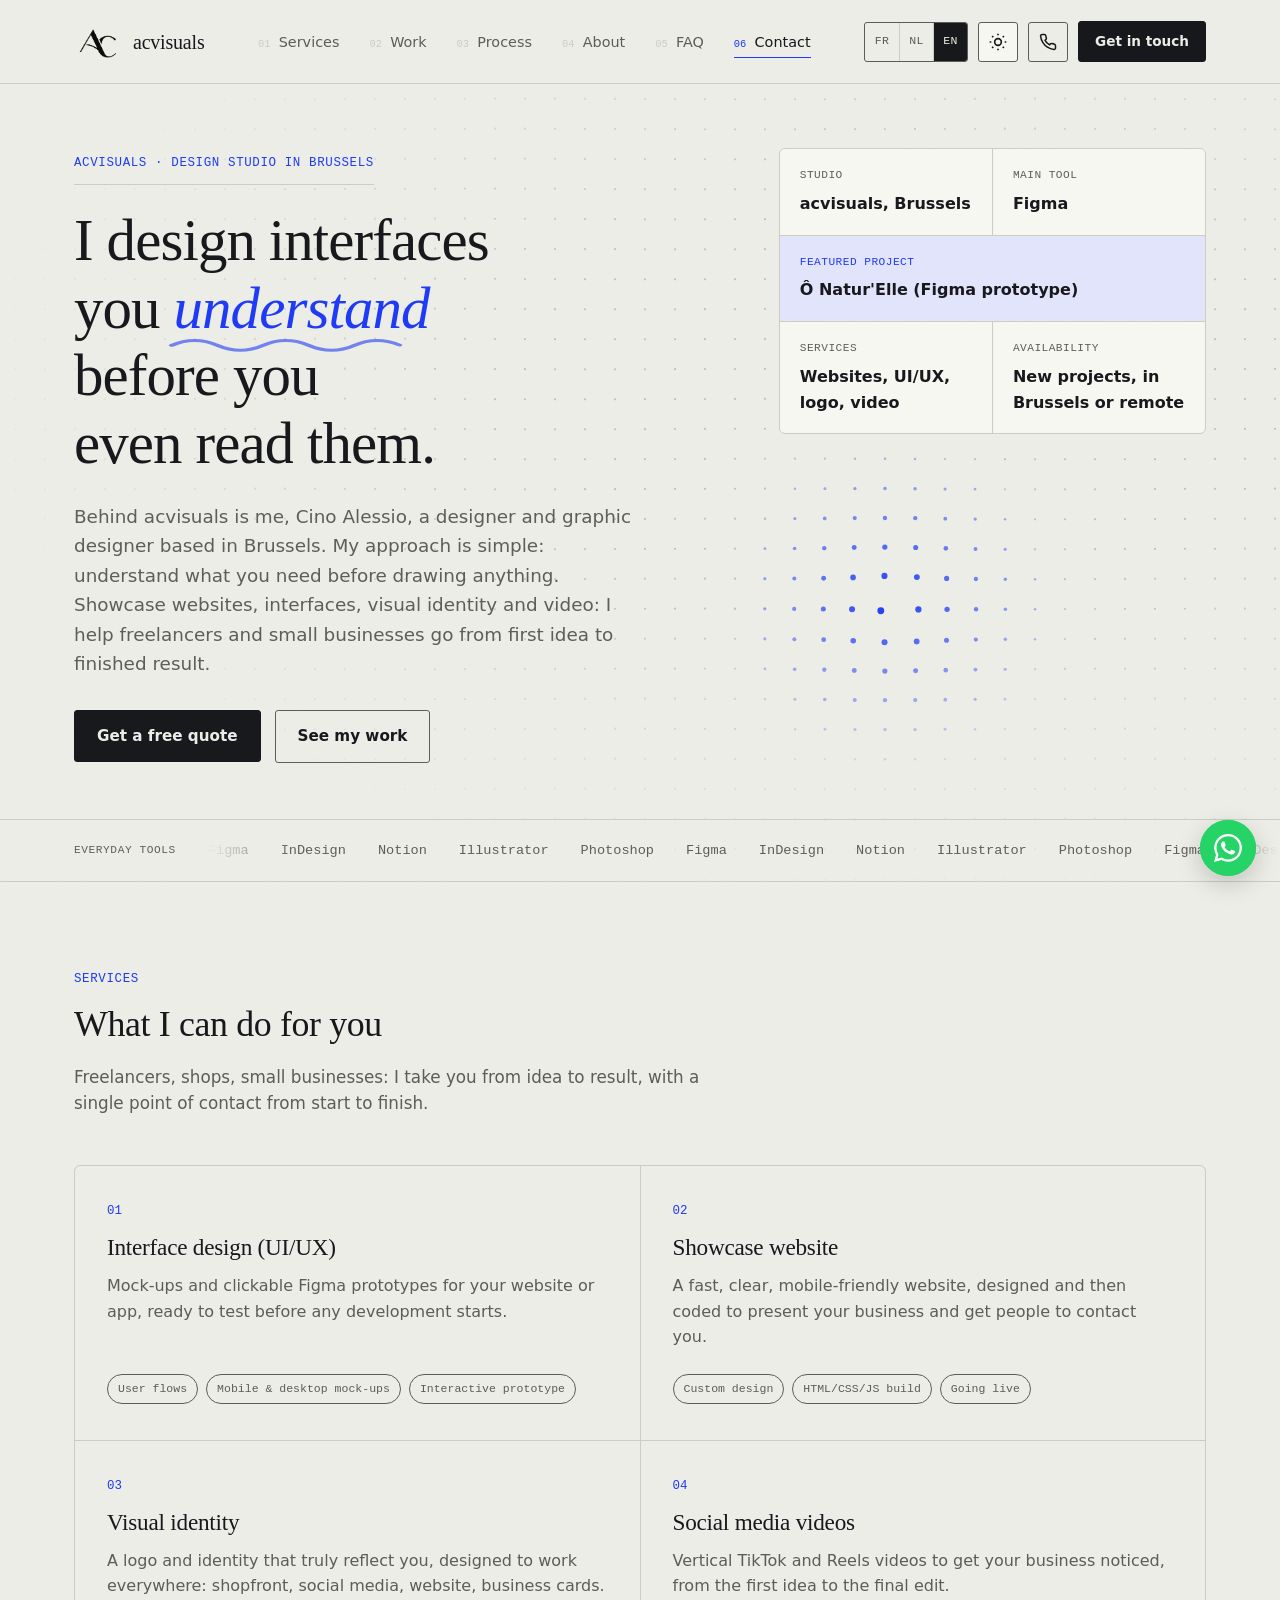
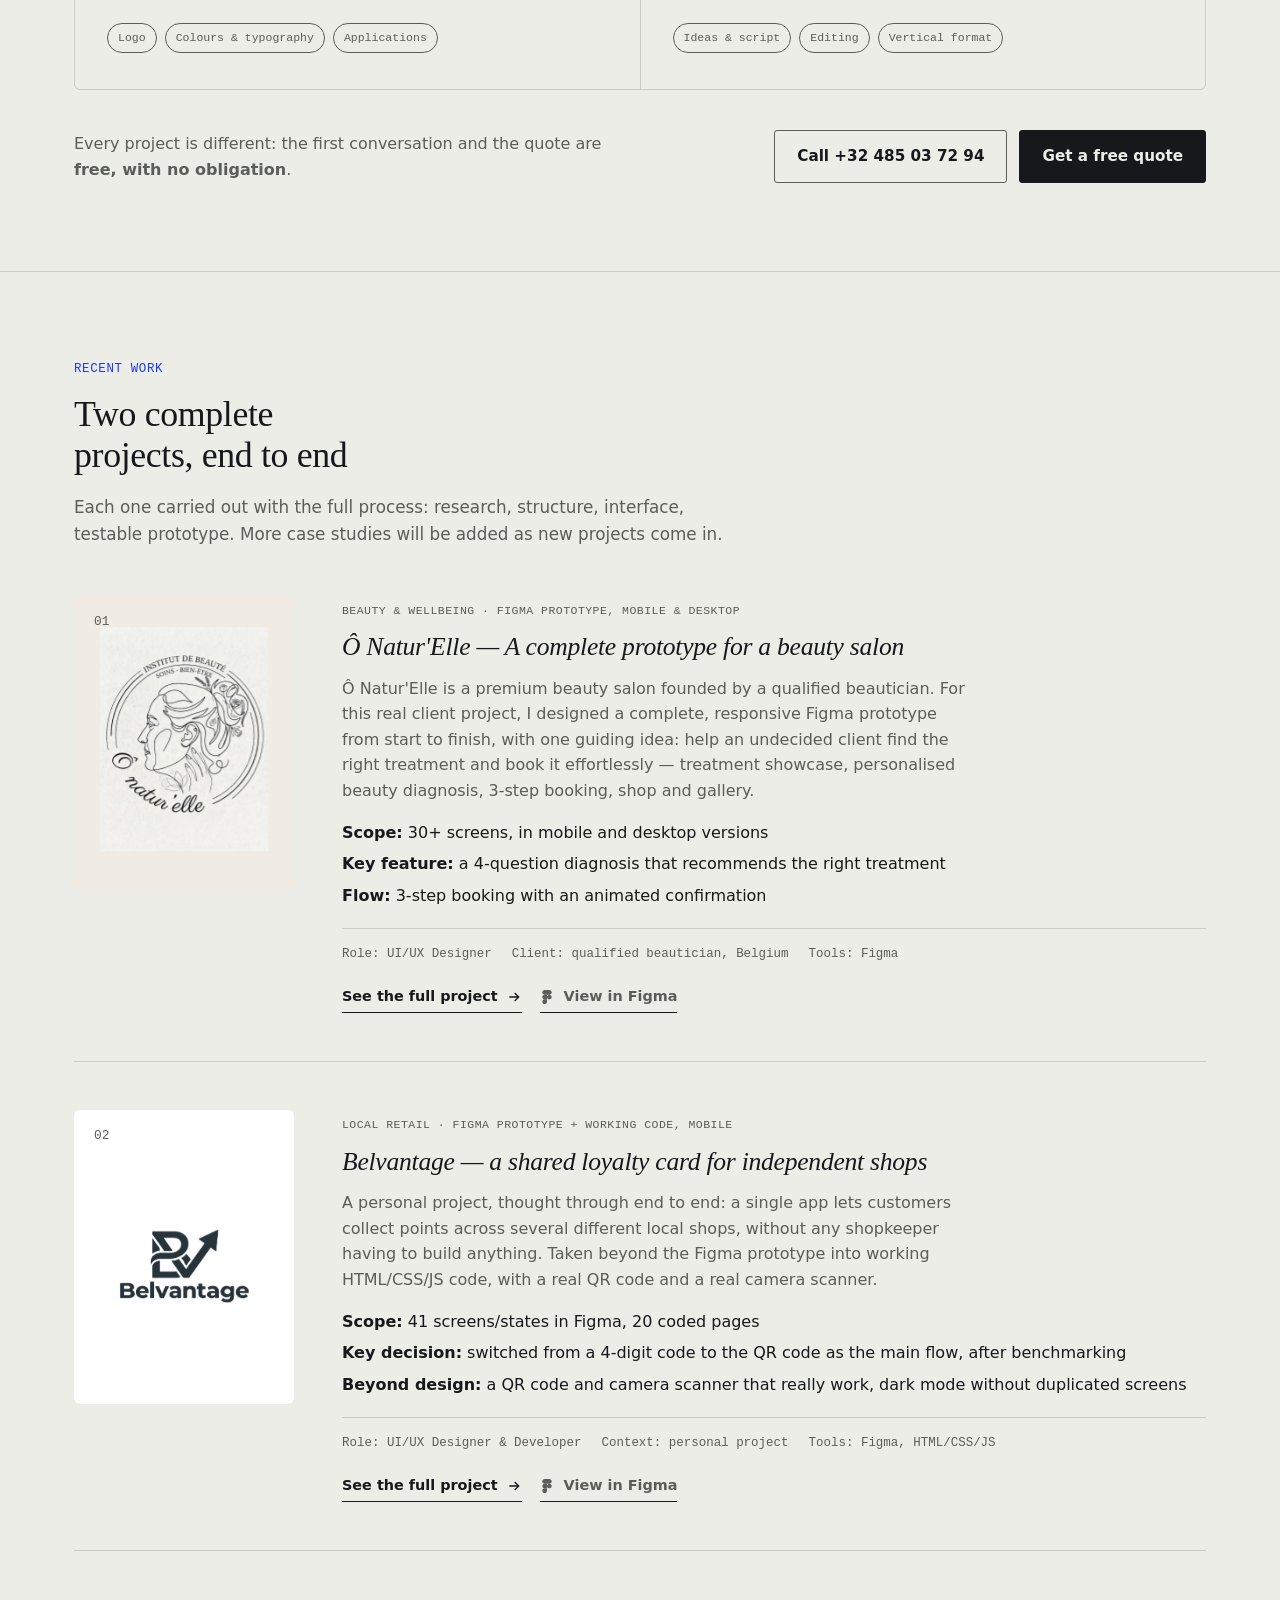
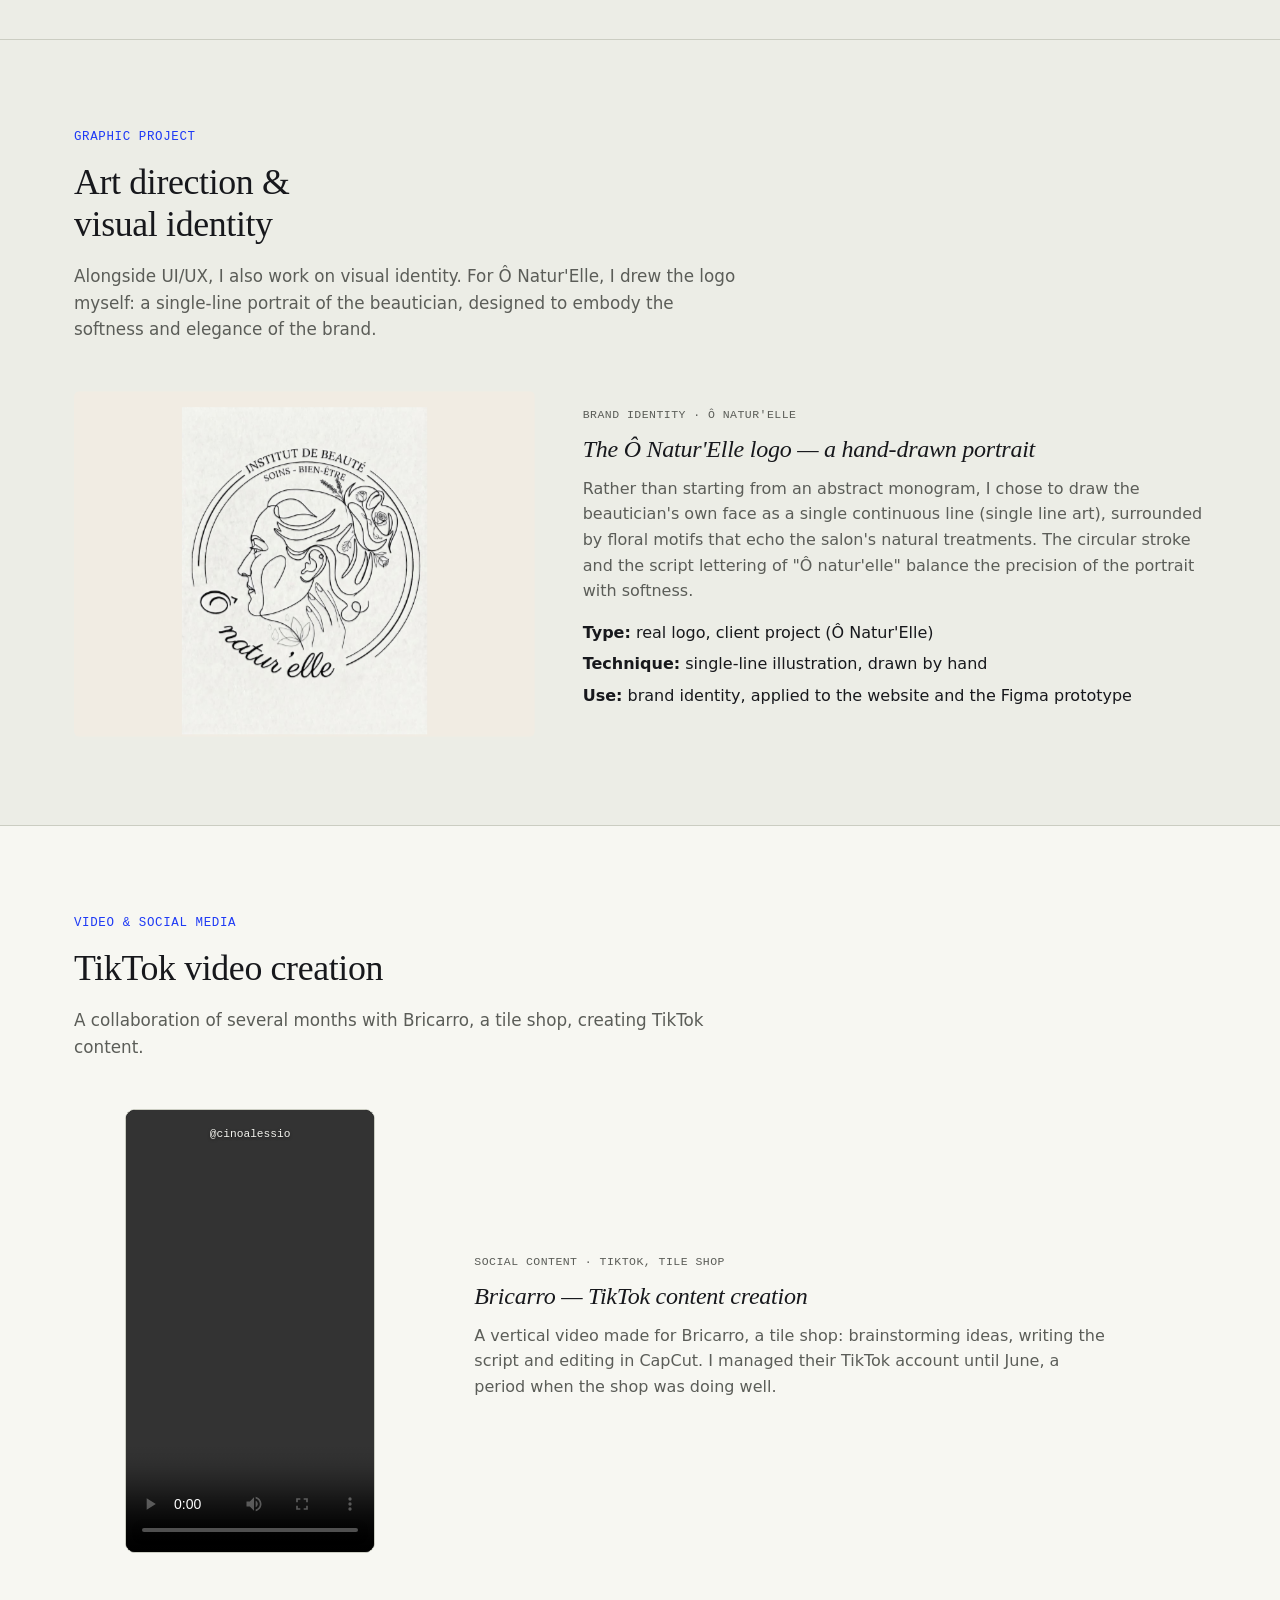
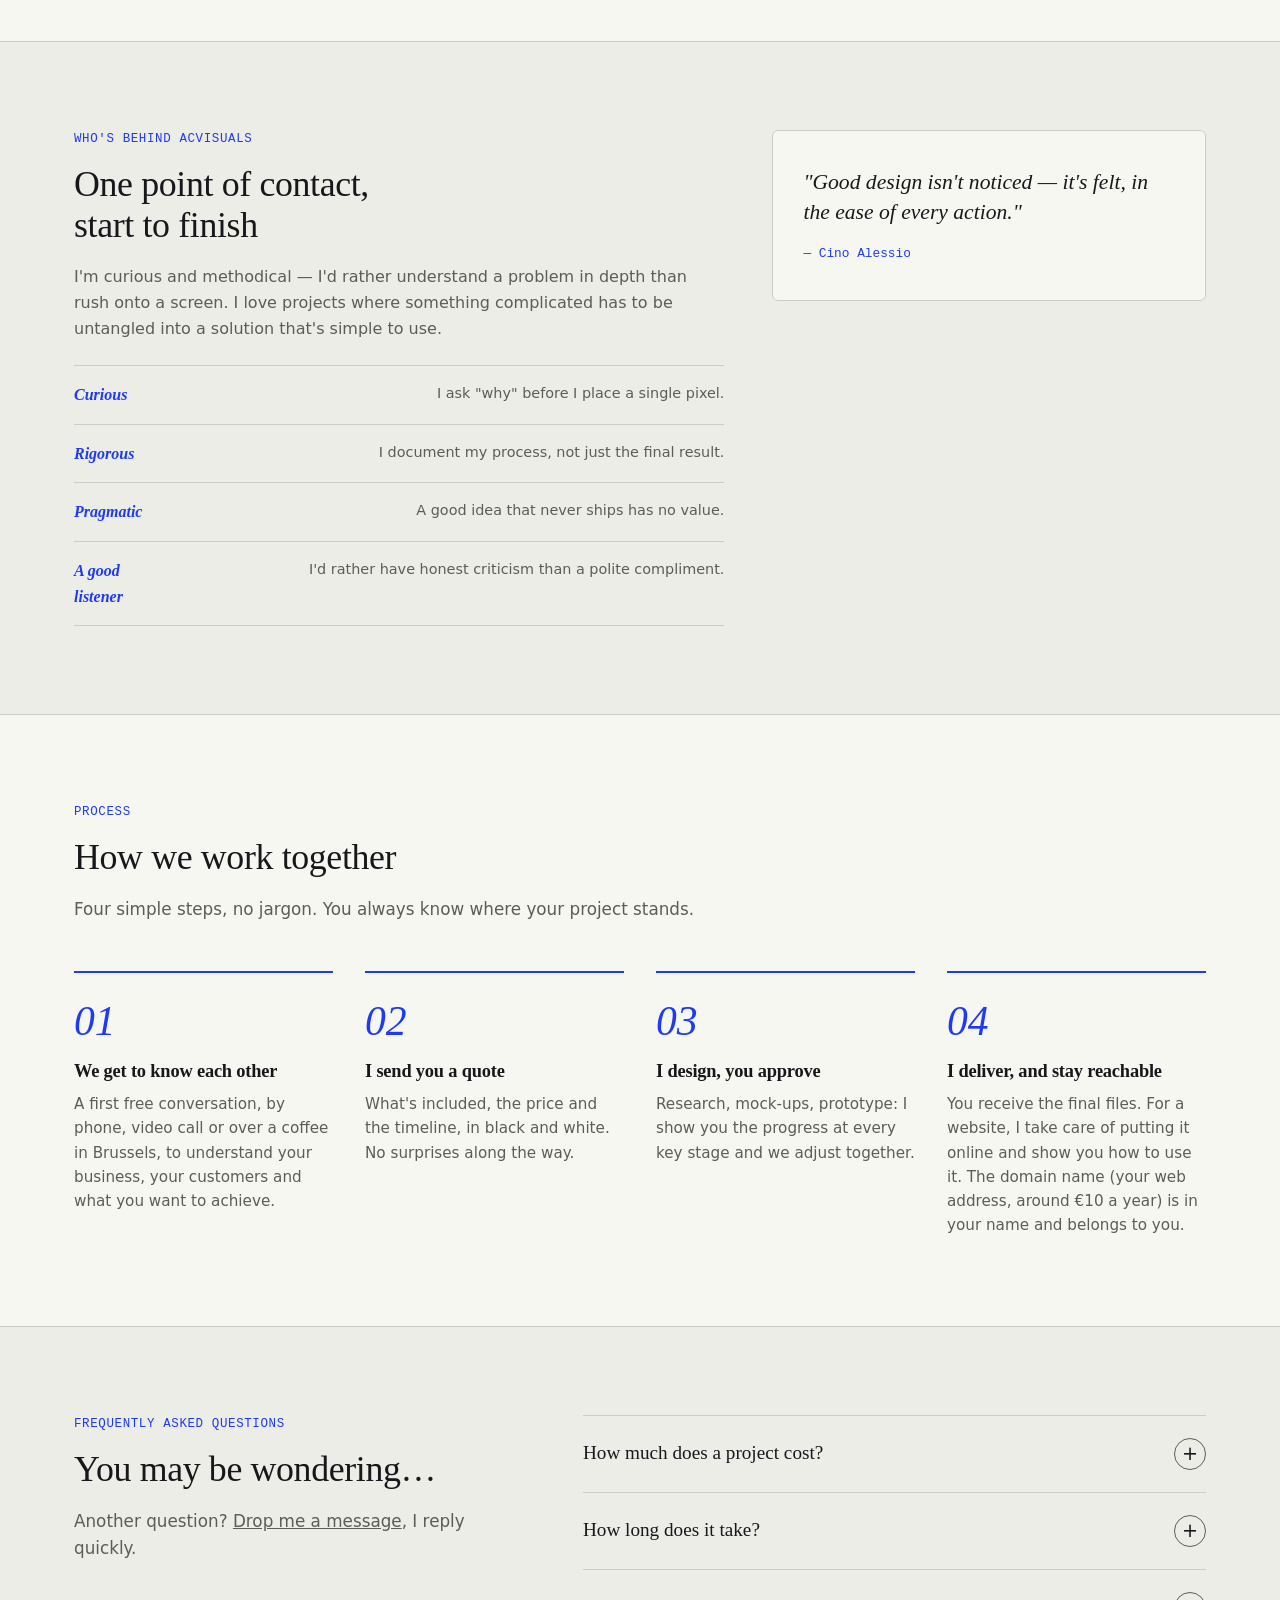
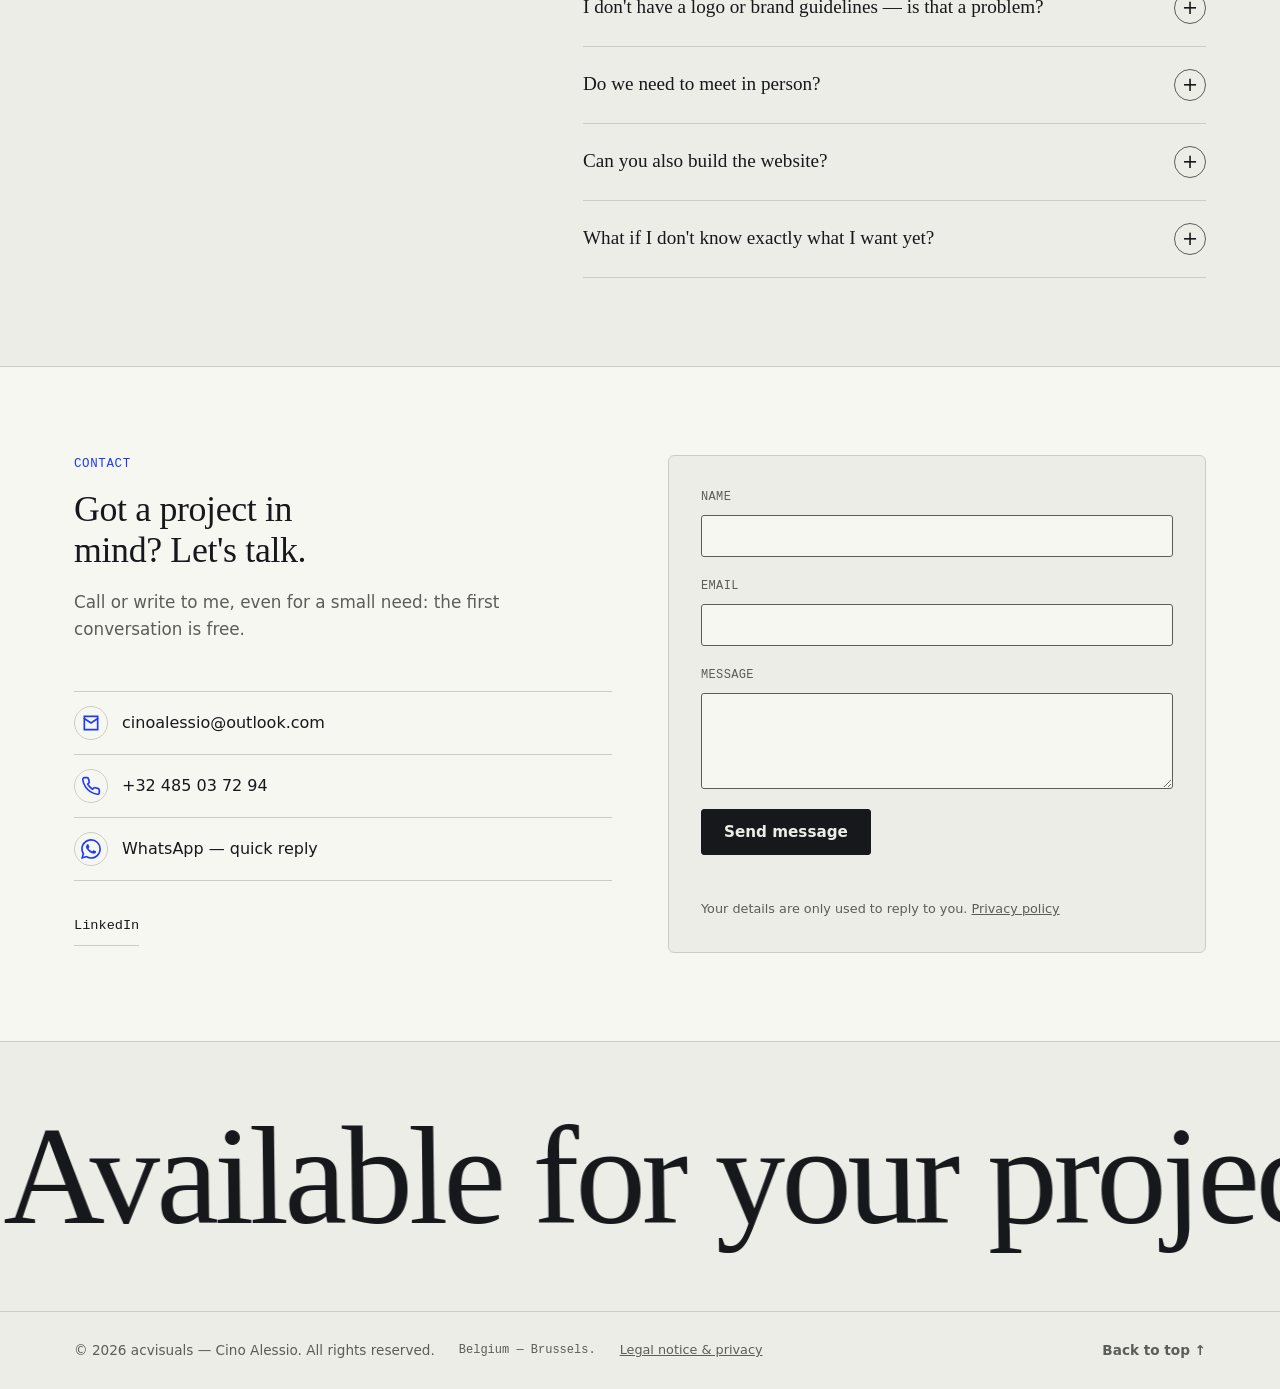
==== en/index.html @ 1e80dccf "Site acvisuals : services de design, sites web, identité visuelle et vidéo (FR, NL, EN) Co-Authored-" ====
<!DOCTYPE html>
<html lang="en">
<head>
<meta charset="UTF-8">
<meta name="viewport" content="width=device-width, initial-scale=1.0">
<title>acvisuals — Websites, visual identity &amp; video in Brussels</title>
<meta name="description" content="acvisuals, a design studio in Brussels: showcase websites, interface design, logos and visual identity, TikTok and Reels videos for freelancers and small businesses. Free quote.">
<meta name="robots" content="index, follow">
<meta name="color-scheme" content="light dark">
<meta http-equiv="Content-Security-Policy" content="default-src 'self'; script-src 'self'; style-src 'self' 'unsafe-inline' https://fonts.googleapis.com; font-src https://fonts.gstatic.com; img-src 'self' data:; connect-src 'self' https://api.web3forms.com; object-src 'none'; base-uri 'self'; form-action 'self';">
<meta name="referrer" content="strict-origin-when-cross-origin">

<link rel="canonical" href="https://alessio29-git.github.io/acvisuals/en/">

<meta property="og:title" content="acvisuals — Websites, visual identity &amp; video in Brussels">
<meta property="og:description" content="Showcase websites, interface design, logos and social media videos. One point of contact from idea to result, in Brussels or remote. Free quote.">
<meta property="og:type" content="website">
<meta property="og:url" content="https://alessio29-git.github.io/acvisuals/en/">
<meta property="og:image" content="https://alessio29-git.github.io/acvisuals/img/og-logo.png">
<meta property="og:image:width" content="1200">
<meta property="og:image:height" content="630">
<meta property="og:image:alt" content="Logo AC — acvisuals">
<meta property="og:locale" content="en_GB">
<meta name="twitter:card" content="summary_large_image">
<meta name="twitter:title" content="acvisuals — Websites, visual identity &amp; video in Brussels">
<meta name="twitter:description" content="Showcase websites, interface design, logos and social media videos. One point of contact from idea to result, in Brussels or remote. Free quote.">
<meta name="twitter:image" content="https://alessio29-git.github.io/acvisuals/img/og-logo.png">
<meta name="theme-color" content="#ECEDE6" media="(prefers-color-scheme: light)">
<meta name="theme-color" content="#15161A" media="(prefers-color-scheme: dark)">

<link rel="alternate" hreflang="fr" href="https://alessio29-git.github.io/acvisuals/">
<link rel="alternate" hreflang="nl" href="https://alessio29-git.github.io/acvisuals/nl/">
<link rel="alternate" hreflang="en" href="https://alessio29-git.github.io/acvisuals/en/">
<link rel="alternate" hreflang="x-default" href="https://alessio29-git.github.io/acvisuals/">
<link rel="icon" href="../favicon.svg" type="image/svg+xml">
<script src="../intro.js"></script>

<script type="application/ld+json">
{
  "@context": "https://schema.org",
  "@type": "ProfessionalService",
  "name": "acvisuals",
  "description": "Interface design (UI/UX), showcase websites, visual identity and social media videos. Based in Brussels, on site or remote.",
  "url": "https://alessio29-git.github.io/acvisuals/",
  "telephone": "+32485037294",
  "email": "cinoalessio@outlook.com",
  "image": "https://alessio29-git.github.io/acvisuals/img/ac-logo.png",
  "address": { "@type": "PostalAddress", "addressLocality": "Brussels", "addressCountry": "BE" },
  "areaServed": { "@type": "City", "name": "Brussels" },
  "founder": { "@type": "Person", "name": "Cino Alessio" },
  "sameAs": ["https://www.linkedin.com/in/alessio-cino-a7abaa321"]
}
</script>
<link rel="preconnect" href="https://fonts.googleapis.com">
<link rel="preconnect" href="https://fonts.gstatic.com" crossorigin>
<link href="https://fonts.googleapis.com/css2?family=Fraunces:ital,opsz,wght@0,9..144,300..700;1,9..144,300..600&family=Hanken+Grotesk:wght@400;500;600;700&family=IBM+Plex+Mono:wght@400;500&display=swap" rel="stylesheet">
<link rel="stylesheet" href="../style.css">
</head>
<body>

<a class="skip-link" href="#main">Skip to main content</a>

<header class="site-header" id="siteHeader">
  <div class="container header-inner">
    <a href="#top" class="logo" aria-label="acvisuals — back to top">
      <img src="../img/ac-logo.png" width="573" height="468" class="logo-mark" alt="">
      <span class="logo-word" aria-hidden="true">acvisuals</span>
    </a>

    <nav class="main-nav" id="mainNav" aria-label="Main navigation">
      <ul>
        <li><a href="#services" class="nav-link">Services</a></li>
        <li><a href="#etudes-de-cas" class="nav-link">Work</a></li>
        <li><a href="#methode" class="nav-link">Process</a></li>
        <li><a href="#personnalite" class="nav-link">About</a></li>
        <li><a href="#faq" class="nav-link">FAQ</a></li>
        <li><a href="#contact" class="nav-link">Contact</a></li>
        <li class="nav-lang" aria-label="Langue · Taal · Language">
          <a href="../index.html" hreflang="fr" lang="fr" title="Français">FR</a>
          <a href="../nl/index.html" hreflang="nl" lang="nl" title="Nederlands">NL</a>
          <a href="index.html" hreflang="en" lang="en" aria-current="page" title="English">EN</a>
        </li>
      </ul>
    </nav>

    <div class="header-actions">
      <nav class="lang-switch" aria-label="Langue · Taal · Language">
        <a href="../index.html" hreflang="fr" lang="fr" title="Français">FR</a>
        <a href="../nl/index.html" hreflang="nl" lang="nl" title="Nederlands">NL</a>
        <a href="index.html" hreflang="en" lang="en" aria-current="page" title="English">EN</a>
      </nav>
      <button type="button" class="theme-toggle" id="themeToggle" aria-label="Switch to dark theme" aria-pressed="false">
        <svg class="icon-sun" width="20" height="20" viewBox="0 0 24 24" fill="none" stroke="currentColor" stroke-width="2" aria-hidden="true"><circle cx="12" cy="12" r="4"/><path d="M12 2v2M12 20v2M4.9 4.9l1.4 1.4M17.7 17.7l1.4 1.4M2 12h2M20 12h2M4.9 19.1l1.4-1.4M17.7 6.3l1.4-1.4"/></svg>
        <svg class="icon-moon" width="20" height="20" viewBox="0 0 24 24" fill="none" stroke="currentColor" stroke-width="2" aria-hidden="true"><path d="M21 12.8A9 9 0 1 1 11.2 3a7 7 0 0 0 9.8 9.8Z"/></svg>
      </button>
      <a href="tel:+32485037294" class="header-call" aria-label="Call Cino Alessio on +32 485 03 72 94">
        <svg width="18" height="18" viewBox="0 0 24 24" fill="none" stroke="currentColor" stroke-width="2" stroke-linecap="round" stroke-linejoin="round" aria-hidden="true"><path d="M22 16.9v3a2 2 0 0 1-2.2 2 19.8 19.8 0 0 1-8.6-3.1 19.5 19.5 0 0 1-6-6A19.8 19.8 0 0 1 2.1 4.2 2 2 0 0 1 4.1 2h3a2 2 0 0 1 2 1.7c.1.9.4 1.8.7 2.7a2 2 0 0 1-.5 2.1L8 9.8a16 16 0 0 0 6 6l1.3-1.3a2 2 0 0 1 2.1-.4c.9.3 1.8.6 2.7.7a2 2 0 0 1 1.7 2z"/></svg>
        <span class="header-call-num">+32 485 03 72 94</span>
      </a>
      <a href="#contact" class="btn btn-primary btn-small">Get in touch</a>
      <button type="button" class="menu-toggle" id="menuToggle" aria-label="Open menu" aria-expanded="false" aria-controls="mainNav">
        <span></span><span></span><span></span>
      </button>
    </div>
  </div>
</header>

<main id="main">

  <!-- ============ INTRODUCTION ============ -->
  <section id="intro" class="hero" aria-labelledby="hero-title">
    <canvas class="hero-canvas" aria-hidden="true"></canvas>
    <div class="container hero-inner">
      <div class="hero-text">
        <p class="eyebrow" id="top">acvisuals · Design studio in Brussels</p>
        <h1 id="hero-title">I design interfaces you <span class="squiggle-wrap">understand<svg class="squiggle" viewBox="0 0 140 14" preserveAspectRatio="none" aria-hidden="true"><path pathLength="1" d="M2 8c8-7 16-7 24 0s16 7 24 0 16-7 24 0 16 7 24 0 16-7 24 0" /></svg></span> before you even read them.</h1>
        <p class="hero-lede">
          Behind acvisuals is me, Cino Alessio, a designer and graphic designer based in Brussels. My approach is simple:
          understand what you need before drawing anything. Showcase websites, interfaces, visual identity and video:
          I help freelancers and small businesses go from first idea to finished result.
        </p>
        <div class="hero-ctas">
          <a href="#contact" class="btn btn-primary">Get a free quote</a>
          <a href="#etudes-de-cas" class="btn btn-ghost">See my work</a>
        </div>
      </div>

      <aside class="hero-fiche" aria-label="At a glance">
        <dl>
          <div class="fiche-row">
            <dt>Studio</dt>
            <dd>acvisuals, Brussels</dd>
          </div>
          <div class="fiche-row">
            <dt>Main tool</dt>
            <dd>Figma</dd>
          </div>
          <div class="fiche-row fiche-highlight">
            <dt>Featured project</dt>
            <dd>Ô Natur'Elle (Figma prototype)</dd>
          </div>
          <div class="fiche-row">
            <dt>Services</dt>
            <dd>Websites, UI/UX, logo, video</dd>
          </div>
          <div class="fiche-row">
            <dt>Availability</dt>
            <dd>New projects, in Brussels or remote</dd>
          </div>
        </dl>
      </aside>
    </div>

    <div class="marquee" aria-label="Tools I use every day">
      <p class="marquee-label">Everyday tools</p>
      <div class="marquee-track">
        <span>Figma</span><span>InDesign</span><span>Notion</span><span>Illustrator</span><span>Photoshop</span>
      </div>
    </div>
  </section>

  <!-- ============ SERVICES ============ -->
  <section id="services" class="section" aria-labelledby="services-title">
    <div class="container">
      <p class="section-eyebrow">Services</p>
      <h2 id="services-title" class="section-title">What I can do for you</h2>
      <p class="section-lede">Freelancers, shops, small businesses: I take you from idea to result, with a single point of contact from start to finish.</p>

      <ul class="service-list">
        <li class="service-card">
          <span class="service-num">01</span>
          <h3>Interface design (UI/UX)</h3>
          <p>Mock-ups and clickable Figma prototypes for your website or app, ready to test before any development starts.</p>
          <ul class="service-deliverables">
            <li>User flows</li><li>Mobile &amp; desktop mock-ups</li><li>Interactive prototype</li>
          </ul>
        </li>
        <li class="service-card">
          <span class="service-num">02</span>
          <h3>Showcase website</h3>
          <p>A fast, clear, mobile-friendly website, designed and then coded to present your business and get people to contact you.</p>
          <ul class="service-deliverables">
            <li>Custom design</li><li>HTML/CSS/JS build</li><li>Going live</li>
          </ul>
        </li>
        <li class="service-card">
          <span class="service-num">03</span>
          <h3>Visual identity</h3>
          <p>A logo and identity that truly reflect you, designed to work everywhere: shopfront, social media, website, business cards.</p>
          <ul class="service-deliverables">
            <li>Logo</li><li>Colours &amp; typography</li><li>Applications</li>
          </ul>
        </li>
        <li class="service-card">
          <span class="service-num">04</span>
          <h3>Social media videos</h3>
          <p>Vertical TikTok and Reels videos to get your business noticed, from the first idea to the final edit.</p>
          <ul class="service-deliverables">
            <li>Ideas &amp; script</li><li>Editing</li><li>Vertical format</li>
          </ul>
        </li>
      </ul>

      <div class="service-cta">
        <p>Every project is different: the first conversation and the quote are <strong>free, with no obligation</strong>.</p>
        <div class="service-cta-actions">
          <a href="tel:+32485037294" class="btn btn-ghost">Call +32 485 03 72 94</a>
          <a href="#contact" class="btn btn-primary">Get a free quote</a>
        </div>
      </div>
    </div>
  </section>

  <!-- ============ ÉTUDES DE CAS ============ -->
  <section id="etudes-de-cas" class="section" aria-labelledby="cases-title">
    <div class="container">
      <p class="section-eyebrow">Recent work</p>
      <h2 id="cases-title" class="section-title">Two complete projects, end to end</h2>
      <p class="section-lede">Each one carried out with the full process: research, structure, interface, testable prototype. More case studies will be added as new projects come in.</p>

      <div class="case-list">

        <article class="case-card">
          <div class="case-media case-media--logo" style="--swatch:#F1ECE3;">
            <span class="case-index">01</span>
            <img src="../img/onaturelle-logo.jpeg" width="768" height="1024" loading="lazy" decoding="async" class="case-media-logo" alt="Ô Natur'Elle logo — single-line portrait of the beautician">
          </div>
          <div class="case-content">
            <span class="case-tag">Beauty &amp; wellbeing · Figma prototype, mobile &amp; desktop</span>
            <h3>Ô Natur'Elle — A complete prototype for a beauty salon</h3>
            <p>Ô Natur'Elle is a premium beauty salon founded by a qualified beautician. For this real client project, I designed a complete, responsive Figma prototype from start to finish, with one guiding idea: help an undecided client find the right treatment and book it effortlessly — treatment showcase, personalised beauty diagnosis, 3-step booking, shop and gallery.</p>
            <ul class="case-results">
              <li><strong>Scope:</strong> 30+ screens, in mobile and desktop versions</li>
              <li><strong>Key feature:</strong> a 4-question diagnosis that recommends the right treatment</li>
              <li><strong>Flow:</strong> 3-step booking with an animated confirmation</li>
            </ul>
            <div class="case-meta">
              <span>Role: UI/UX Designer</span><span>Client: qualified beautician, Belgium</span><span>Tools: Figma</span>
            </div>
            <div style="display:flex; align-items:center; gap:18px; flex-wrap:wrap;">
              <a class="case-toggle" href="o-naturelle.html">
                See the full project
                <svg width="16" height="16" viewBox="0 0 24 24" fill="none" stroke="currentColor" stroke-width="2" aria-hidden="true"><path d="M5 12h14M13 6l6 6-6 6"/></svg>
              </a>
              <a class="case-toggle" href="https://www.figma.com/design/KevVuUXGlGFfTYBVmaRjBL/%C3%94-Natur-Elle?node-id=644-162&t=nJcHRwKrs1C71wnm-0" target="_blank" rel="noopener noreferrer" style="color:var(--ink-muted);">
                <svg width="14" height="14" viewBox="0 0 24 24" fill="currentColor" style="margin-right:2px;" aria-hidden="true"><path d="M8 24c2.21 0 4-1.79 4-4v-4H8c-2.21 0-4 1.79-4 4s1.79 4 4 4z"/><path d="M4 12c0-2.21 1.79-4 4-4h4v8H8c-2.21 0-4-1.79-4-4z"/><path d="M4 4c0-2.21 1.79-4 4-4h4v8H8C5.79 8 4 6.21 4 4z"/><path d="M12 0h4c2.21 0 4 1.79 4 4s-1.79 4-4 4h-4V0z"/><path d="M20 12c0 2.21-1.79 4-4 4s-4-1.79-4-4 1.79-4 4-4 4 1.79 4 4z"/></svg>
                View in Figma
              </a>
            </div>
          </div>
        </article>

        <article class="case-card">
          <div class="case-media case-media--logo" style="--swatch:#FFFFFF;">
            <span class="case-index">02</span>
            <img src="../img/belvantage-logo.png" width="1697" height="927" loading="lazy" decoding="async" class="case-media-logo" alt="Belvantage logo">
          </div>
          <div class="case-content">
            <span class="case-tag">Local retail · Figma prototype + working code, mobile</span>
            <h3>Belvantage — a shared loyalty card for independent shops</h3>
            <p>A personal project, thought through end to end: a single app lets customers collect points across several different local shops, without any shopkeeper having to build anything. Taken beyond the Figma prototype into working HTML/CSS/JS code, with a real QR code and a real camera scanner.</p>
            <ul class="case-results">
              <li><strong>Scope:</strong> 41 screens/states in Figma, 20 coded pages</li>
              <li><strong>Key decision:</strong> switched from a 4-digit code to the QR code as the main flow, after benchmarking</li>
              <li><strong>Beyond design:</strong> a QR code and camera scanner that really work, dark mode without duplicated screens</li>
            </ul>
            <div class="case-meta">
              <span>Role: UI/UX Designer &amp; Developer</span><span>Context: personal project</span><span>Tools: Figma, HTML/CSS/JS</span>
            </div>
            <div style="display:flex; align-items:center; gap:18px; flex-wrap:wrap;">
              <a class="case-toggle" href="belvantage.html">
                See the full project
                <svg width="16" height="16" viewBox="0 0 24 24" fill="none" stroke="currentColor" stroke-width="2" aria-hidden="true"><path d="M5 12h14M13 6l6 6-6 6"/></svg>
              </a>
              <a class="case-toggle" href="https://www.figma.com/design/FpHQ26TAcnUqean6JJVn6l/App-Fid%C3%A9lit%C3%A9-Locale?node-id=2-16&t=nJcHRwKrs1C71wnm-0" target="_blank" rel="noopener noreferrer" style="color:var(--ink-muted);">
                <svg width="14" height="14" viewBox="0 0 24 24" fill="currentColor" style="margin-right:2px;" aria-hidden="true"><path d="M8 24c2.21 0 4-1.79 4-4v-4H8c-2.21 0-4 1.79-4 4s1.79 4 4 4z"/><path d="M4 12c0-2.21 1.79-4 4-4h4v8H8c-2.21 0-4-1.79-4-4z"/><path d="M4 4c0-2.21 1.79-4 4-4h4v8H8C5.79 8 4 6.21 4 4z"/><path d="M12 0h4c2.21 0 4 1.79 4 4s-1.79 4-4 4h-4V0z"/><path d="M20 12c0 2.21-1.79 4-4 4s-4-1.79-4-4 1.79-4 4-4 4 1.79 4 4z"/></svg>
                View in Figma
              </a>
            </div>
          </div>
        </article>

      </div>
    </div>
  </section>

  <!-- ============ PROJET GRAPHIQUE ============ -->
  <section id="graphisme" class="section" aria-labelledby="graphic-title">
    <div class="container">
      <p class="section-eyebrow">Graphic project</p>
      <h2 id="graphic-title" class="section-title">Art direction &amp; visual identity</h2>
      <p class="section-lede">Alongside UI/UX, I also work on visual identity. For Ô Natur'Elle, I drew the logo myself: a single-line portrait of the beautician, designed to embody the softness and elegance of the brand.</p>

      <div class="graphic-showcase">
        <div class="graphic-visual" style="background:#F1ECE3; padding:16px;">
          <img src="../img/onaturelle-logo.jpeg" width="768" height="1024" loading="lazy" decoding="async" alt="Ô Natur'Elle logo — single-line portrait of the beautician, framed by the words Institut de beauté, Soins - Bien-être" style="width:100%; height:100%; object-fit:contain; border-radius:4px;">
        </div>
        <div class="graphic-content">
          <span class="case-tag">Brand identity · Ô Natur'Elle</span>
          <h3>The Ô Natur'Elle logo — a hand-drawn portrait</h3>
          <p>
            Rather than starting from an abstract monogram, I chose to draw the beautician's own face as a
            single continuous line (single line art), surrounded by floral motifs that echo the salon's natural
            treatments. The circular stroke and the script lettering of "Ô natur'elle" balance the precision
            of the portrait with softness.
          </p>
          <ul class="case-results">
            <li><strong>Type:</strong> real logo, client project (Ô Natur'Elle)</li>
            <li><strong>Technique:</strong> single-line illustration, drawn by hand</li>
            <li><strong>Use:</strong> brand identity, applied to the website and the Figma prototype</li>
          </ul>
        </div>
      </div>
    </div>
  </section>

  <!-- ============ VIDÉO TIKTOK ============ -->
  <section id="video" class="section section-alt" aria-labelledby="video-title">
    <div class="container">
      <p class="section-eyebrow">Video &amp; social media</p>
      <h2 id="video-title" class="section-title">TikTok video creation</h2>
      <p class="section-lede">A collaboration of several months with Bricarro, a tile shop, creating TikTok content.</p>

      <div class="video-showcase">
        <div class="video-frame">
          <div class="video-frame-inner">
            <video class="video-real" controls preload="metadata" playsinline aria-label="TikTok video made for Bricarro, a tile shop">
              <source src="../video/bricarro.mp4" type="video/mp4">
            </video>
            <div class="video-ui-top">
              <span>@cinoalessio</span>
            </div>
          </div>
        </div>

        <div class="video-content">
          <span class="case-tag">Social content · TikTok, tile shop</span>
          <h3>Bricarro — TikTok content creation</h3>
          <p>
            A vertical video made for Bricarro, a tile shop: brainstorming ideas, writing the script and
            editing in CapCut. I managed their TikTok account until June, a period when the shop was doing
            well.
          </p>
        </div>
      </div>
    </div>
  </section>

  <!-- ============ PERSONNALITÉ ============ -->
  <section id="personnalite" class="section" aria-labelledby="personality-title">
    <div class="container personality-layout">
      <div class="personality-text">
        <p class="section-eyebrow">Who's behind acvisuals</p>
        <h2 id="personality-title" class="section-title">One point of contact, start to finish</h2>
        <p>
          I'm curious and methodical — I'd rather understand a problem in depth than rush onto a screen.
          I love projects where something complicated has to be untangled into a solution that's simple
          to use.
        </p>
        <dl class="values-list">
          <div class="value-item">
            <dt>Curious</dt>
            <dd>I ask "why" before I place a single pixel.</dd>
          </div>
          <div class="value-item">
            <dt>Rigorous</dt>
            <dd>I document my process, not just the final result.</dd>
          </div>
          <div class="value-item">
            <dt>Pragmatic</dt>
            <dd>A good idea that never ships has no value.</dd>
          </div>
          <div class="value-item">
            <dt>A good listener</dt>
            <dd>I'd rather have honest criticism than a polite compliment.</dd>
          </div>
        </dl>
      </div>
      <div class="personality-quote">
        <blockquote>
          "Good design isn't noticed — it's felt, in the ease of every action."
        </blockquote>
        <p class="quote-author">— Cino Alessio</p>
      </div>
    </div>
  </section>

  <!-- ============ MÉTHODE ============ -->
  <section id="methode" class="section section-alt" aria-labelledby="method-title">
    <div class="container">
      <p class="section-eyebrow">Process</p>
      <h2 id="method-title" class="section-title">How we work together</h2>
      <p class="section-lede">Four simple steps, no jargon. You always know where your project stands.</p>

      <ol class="process-list">
        <li class="process-step">
          <span class="process-num" aria-hidden="true">01</span>
          <h3>We get to know each other</h3>
          <p>A first free conversation, by phone, video call or over a coffee in Brussels, to understand your business, your customers and what you want to achieve.</p>
        </li>
        <li class="process-step">
          <span class="process-num" aria-hidden="true">02</span>
          <h3>I send you a quote</h3>
          <p>What's included, the price and the timeline, in black and white. No surprises along the way.</p>
        </li>
        <li class="process-step">
          <span class="process-num" aria-hidden="true">03</span>
          <h3>I design, you approve</h3>
          <p>Research, mock-ups, prototype: I show you the progress at every key stage and we adjust together.</p>
        </li>
        <li class="process-step">
          <span class="process-num" aria-hidden="true">04</span>
          <h3>I deliver, and stay reachable</h3>
          <p>You receive the final files. For a website, I take care of putting it online and show you how to use it. The domain name (your web address, around €10 a year) is in your name and belongs to you.</p>
        </li>
      </ol>
    </div>
  </section>

  <!-- ============ FAQ ============ -->
  <section id="faq" class="section" aria-labelledby="faq-title">
    <div class="container faq-layout">
      <div class="faq-intro">
        <p class="section-eyebrow">Frequently asked questions</p>
        <h2 id="faq-title" class="section-title">You may be wondering…</h2>
        <p class="section-lede">Another question? <a href="#contact">Drop me a message</a>, I reply quickly.</p>
      </div>
      <div class="faq-list">
        <details class="faq-item">
          <summary>How much does a project cost?</summary>
          <p>It depends on what you need: a logo isn't priced like a full website. After a first free conversation, I send you a clear, detailed quote with no obligation.</p>
        </details>
        <details class="faq-item">
          <summary>How long does it take?</summary>
          <p>We set the timeline together in the quote, based on the size of the project and your constraints. From day one, you know what you'll receive and when.</p>
        </details>
        <details class="faq-item">
          <summary>I don't have a logo or brand guidelines — is that a problem?</summary>
          <p>Not at all. I can create your visual identity before designing the website, so everything is consistent from the start.</p>
        </details>
        <details class="faq-item">
          <summary>Do we need to meet in person?</summary>
          <p>Whatever suits you. I'm based in Brussels: we can meet in the area, or do everything remotely, by phone, WhatsApp or video call.</p>
        </details>
        <details class="faq-item">
          <summary>Can you also build the website?</summary>
          <p>Yes, for showcase websites, which I code myself in HTML/CSS/JS. For a more complex application, I prepare mock-ups and a prototype ready to hand over to a developer.</p>
        </details>
        <details class="faq-item">
          <summary>What if I don't know exactly what I want yet?</summary>
          <p>That's exactly where my job begins. We start by understanding your needs and your customers, and build the right solution together.</p>
        </details>
      </div>
    </div>
  </section>

  <!-- ============ CONTACT ============ -->
  <section id="contact" class="section section-contact" aria-labelledby="contact-title">
    <div class="container contact-layout">
      <div class="contact-text">
        <p class="section-eyebrow">Contact</p>
        <h2 id="contact-title" class="section-title">Got a project in mind? Let's talk.</h2>
        <p class="section-lede">Call or write to me, even for a small need: the first conversation is free.</p>

        <ul class="contact-list">
          <li>
            <span class="contact-icon" aria-hidden="true">
              <svg width="20" height="20" viewBox="0 0 24 24" fill="none" stroke="currentColor" stroke-width="2"><path d="M4 4h16v16H4z" opacity="0"/><path d="m3 6 9 6 9-6M4 4h16v16H4z"/></svg>
            </span>
            <a href="mailto:cinoalessio@outlook.com">cinoalessio@outlook.com</a>
          </li>
          <li>
            <span class="contact-icon" aria-hidden="true">
              <svg width="20" height="20" viewBox="0 0 24 24" fill="none" stroke="currentColor" stroke-width="2" stroke-linecap="round" stroke-linejoin="round"><path d="M22 16.9v3a2 2 0 0 1-2.2 2 19.8 19.8 0 0 1-8.6-3.1 19.5 19.5 0 0 1-6-6A19.8 19.8 0 0 1 2.1 4.2 2 2 0 0 1 4.1 2h3a2 2 0 0 1 2 1.7c.1.9.4 1.8.7 2.7a2 2 0 0 1-.5 2.1L8 9.8a16 16 0 0 0 6 6l1.3-1.3a2 2 0 0 1 2.1-.4c.9.3 1.8.6 2.7.7a2 2 0 0 1 1.7 2z"/></svg>
            </span>
            <a href="tel:+32485037294">+32 485 03 72 94</a>
          </li>
          <li>
            <span class="contact-icon" aria-hidden="true">
              <svg width="20" height="20" viewBox="0 0 24 24" fill="currentColor"><path d="M17.472 14.382c-.297-.149-1.758-.867-2.03-.967-.273-.099-.471-.148-.67.15-.197.297-.767.966-.94 1.164-.173.199-.347.223-.644.075-.297-.15-1.255-.463-2.39-1.475-.883-.788-1.48-1.761-1.653-2.059-.173-.297-.018-.458.13-.606.134-.133.298-.347.446-.52.149-.174.198-.298.298-.497.099-.198.05-.371-.025-.52-.075-.149-.669-1.612-.916-2.207-.242-.579-.487-.5-.669-.51-.173-.008-.371-.01-.57-.01-.198 0-.52.074-.792.372-.272.297-1.04 1.016-1.04 2.479 0 1.462 1.065 2.875 1.213 3.074.149.198 2.096 3.2 5.077 4.487.709.306 1.262.489 1.694.625.712.227 1.36.195 1.871.118.571-.085 1.758-.719 2.006-1.413.248-.694.248-1.289.173-1.413-.074-.124-.272-.198-.57-.347m-5.421 7.403h-.004a9.87 9.87 0 01-5.031-1.378l-.361-.214-3.741.982.998-3.648-.235-.374a9.86 9.86 0 01-1.51-5.26c.001-5.45 4.436-9.884 9.888-9.884 2.64 0 5.122 1.03 6.988 2.898a9.825 9.825 0 012.893 6.994c-.003 5.45-4.437 9.884-9.885 9.884m8.413-18.297A11.815 11.815 0 0012.05 0C5.495 0 .16 5.335.157 11.892c0 2.096.547 4.142 1.588 5.945L.057 24l6.305-1.654a11.882 11.882 0 005.683 1.448h.005c6.554 0 11.89-5.335 11.893-11.893a11.821 11.821 0 00-3.48-8.413Z"/></svg>
            </span>
            <a href="https://wa.me/32485037294?text=Hi%20Cino%2C%20I%27m%20contacting%20you%20from%20your%20website%20about%20a%20project." target="_blank" rel="noopener noreferrer">WhatsApp — quick reply</a>
          </li>
        </ul>

        <div class="social-links" aria-label="Social media">
          <a href="https://www.linkedin.com/in/alessio-cino-a7abaa321" target="_blank" rel="noopener noreferrer" aria-label="Cino Alessio's LinkedIn profile">LinkedIn</a>
        </div>
      </div>

      <!-- Formulaire branché sur Web3Forms (service gratuit, aucun serveur à gérer). -->
      <form class="contact-form" id="contactForm" novalidate>
        <input type="hidden" name="access_key" value="6291c0f9-7ea4-4fd0-a6d5-e266edce60e7">
        <input type="hidden" name="subject" value="New message from acvisuals (EN)">
        <input type="checkbox" name="botcheck" class="hp-field" tabindex="-1" autocomplete="off" aria-hidden="true">
        <div class="form-row">
          <label for="name">Name</label>
          <input type="text" id="name" name="name" required autocomplete="name">
        </div>
        <div class="form-row">
          <label for="email">Email</label>
          <input type="email" id="email" name="email" required autocomplete="email">
        </div>
        <div class="form-row">
          <label for="message">Message</label>
          <textarea id="message" name="message" rows="4" required></textarea>
        </div>
        <button type="submit" class="btn btn-primary">Send message</button>
        <p class="form-status" id="formStatus" role="status" aria-live="polite"></p>
        <p class="form-privacy">Your details are only used to reply to you. <a href="mentions-legales.html#confidentialite">Privacy policy</a></p>
      </form>
    </div>
  </section>

</main>

<div class="big-marquee" aria-hidden="true">
  <div class="big-marquee-track">
    <span>Available for your projects</span><span class="outline">UI/UX Design</span><span>Brussels &amp; remote</span><span class="outline">Let's talk</span>
  </div>
</div>

<footer class="site-footer">
  <div class="container footer-inner">
    <p>© <span id="year"></span> acvisuals — Cino Alessio. All rights reserved.</p>
    <p class="colophon">Belgium — Brussels.</p>
    <a href="mentions-legales.html" class="footer-legal">Legal notice &amp; privacy</a>
    <a href="#top" class="back-to-top">Back to top ↑</a>
  </div>
</footer>

<a href="https://wa.me/32485037294?text=Hi%20Cino%2C%20I%27m%20contacting%20you%20from%20your%20website%20about%20a%20project." class="wa-float" target="_blank" rel="noopener noreferrer" aria-label="Message Cino Alessio on WhatsApp">
  <svg width="28" height="28" viewBox="0 0 24 24" fill="currentColor" aria-hidden="true"><path d="M17.472 14.382c-.297-.149-1.758-.867-2.03-.967-.273-.099-.471-.148-.67.15-.197.297-.767.966-.94 1.164-.173.199-.347.223-.644.075-.297-.15-1.255-.463-2.39-1.475-.883-.788-1.48-1.761-1.653-2.059-.173-.297-.018-.458.13-.606.134-.133.298-.347.446-.52.149-.174.198-.298.298-.497.099-.198.05-.371-.025-.52-.075-.149-.669-1.612-.916-2.207-.242-.579-.487-.5-.669-.51-.173-.008-.371-.01-.57-.01-.198 0-.52.074-.792.372-.272.297-1.04 1.016-1.04 2.479 0 1.462 1.065 2.875 1.213 3.074.149.198 2.096 3.2 5.077 4.487.709.306 1.262.489 1.694.625.712.227 1.36.195 1.871.118.571-.085 1.758-.719 2.006-1.413.248-.694.248-1.289.173-1.413-.074-.124-.272-.198-.57-.347m-5.421 7.403h-.004a9.87 9.87 0 01-5.031-1.378l-.361-.214-3.741.982.998-3.648-.235-.374a9.86 9.86 0 01-1.51-5.26c.001-5.45 4.436-9.884 9.888-9.884 2.64 0 5.122 1.03 6.988 2.898a9.825 9.825 0 012.893 6.994c-.003 5.45-4.437 9.884-9.885 9.884m8.413-18.297A11.815 11.815 0 0012.05 0C5.495 0 .16 5.335.157 11.892c0 2.096.547 4.142 1.588 5.945L.057 24l6.305-1.654a11.882 11.882 0 005.683 1.448h.005c6.554 0 11.89-5.335 11.893-11.893a11.821 11.821 0 00-3.48-8.413Z"/></svg>
  <span class="wa-float-label">Message me on WhatsApp</span>
</a>

<button type="button" class="scroll-top-btn" id="scrollTopBtn" aria-label="Back to top">
  <svg width="20" height="20" viewBox="0 0 24 24" fill="none" stroke="currentColor" stroke-width="2"><path d="M12 19V5M5 12l7-7 7 7"/></svg>
</button>

<script src="../script.js"></script>
</body>
</html>
---- style.css ----
/* ============================================================
   Design tokens
   Palette: cool paper + ink, one signature ultramarine accent
   (a nod to Klein Blue — a designer's marker pen, not a gradient)
   Type: Fraunces (display) + Hanken Grotesk (body/UI) + IBM Plex Mono (annotations)
   ============================================================ */
:root {
  --font-display: 'Fraunces', Georgia, serif;
  --font-body: 'Hanken Grotesk', system-ui, sans-serif;
  --font-mono: 'IBM Plex Mono', 'Courier New', monospace;

  --paper: #ECEDE6;
  --paper-raised: #F7F7F2;
  --ink: #17181C;
  --ink-muted: #5B5D58;
  --line: #CBCDC2;
  --accent: #1E3AF5;
  --accent-ink: #F5F6FF;
  --accent-soft: #E1E4FB;
  --danger: #B8420C;
  --success: #1F7A4C;
  --line-strong: var(--ink-muted); /* bordures de composants interactifs : >=3:1 sur --paper (WCAG 1.4.11), contrairement à --line (~1.4:1, réservé aux séparateurs décoratifs) */

  --radius-sm: 3px;
  --radius-md: 6px;
  --radius-lg: 10px;

  --header-height: 84px;
  --container-width: 1180px;

  --transition-fast: 150ms ease;
  --transition-base: 250ms ease;
}

:root[data-theme="dark"] {
  --paper: #15161A;
  --paper-raised: #1C1D22;
  --ink: #ECEDE6;
  --ink-muted: #96988F;
  --line: #2C2E2F;
  --accent: #6E80FF;
  --accent-ink: #0B0D1F;
  --accent-soft: #232B55;
  --danger: #E17A4C;
  --success: #34D399;
}

@media (prefers-color-scheme: dark) {
  :root:not([data-theme="light"]) {
    --paper: #15161A;
    --paper-raised: #1C1D22;
    --ink: #ECEDE6;
    --ink-muted: #96988F;
    --line: #2C2E2F;
    --accent: #6E80FF;
    --accent-ink: #0B0D1F;
    --accent-soft: #232B55;
    --danger: #E17A4C;
    --success: #34D399;
  }
}

/* ============================================================
   Reset & base
   ============================================================ */
*, *::before, *::after { box-sizing: border-box; }
html { scroll-behavior: smooth; }
@media (prefers-reduced-motion: reduce) {
  html { scroll-behavior: auto; }
  *, *::before, *::after {
    animation-duration: 0.01ms !important;
    animation-iteration-count: 1 !important;
    transition-duration: 0.01ms !important;
    scroll-behavior: auto !important;
  }
}

body {
  margin: 0;
  background: var(--paper);
  color: var(--ink);
  font-family: var(--font-body);
  font-size: 16px;
  line-height: 1.6;
  -webkit-font-smoothing: antialiased;
  position: relative;
}
body::before {
  content: "";
  position: fixed;
  inset: 0;
  z-index: 1;
  pointer-events: none;
  opacity: 0.05;
  mix-blend-mode: overlay;
  background-image: url("data:image/svg+xml,%3Csvg xmlns='http://www.w3.org/2000/svg' width='140' height='140'%3E%3Cfilter id='n'%3E%3CfeTurbulence type='fractalNoise' baseFrequency='0.85' numOctaves='2' stitchTiles='stitch'/%3E%3C/filter%3E%3Crect width='100%25' height='100%25' filter='url(%23n)'/%3E%3C/svg%3E");
  background-size: 140px 140px;
}

h1, h2, h3, h4 {
  font-family: var(--font-display);
  font-weight: 600;
  line-height: 1.15;
  letter-spacing: -0.01em;
  margin: 0 0 0.5em;
  color: var(--ink);
  text-wrap: balance;
}
em { font-style: italic; color: var(--accent); }

p { margin: 0 0 1em; color: var(--ink-muted); max-width: 62ch; }
a { color: inherit; }
img { max-width: 100%; display: block; }
button { font-family: inherit; }
code { font-family: var(--font-mono); font-size: 0.9em; }

.container {
  width: 100%;
  max-width: var(--container-width);
  margin-inline: auto;
  padding-inline: 24px;
}

.skip-link {
  position: absolute;
  left: 12px;
  top: -60px;
  background: var(--accent);
  color: var(--accent-ink);
  padding: 10px 16px;
  border-radius: var(--radius-sm);
  z-index: 1000;
  transition: top var(--transition-fast);
  font-weight: 600;
}
.skip-link:focus { top: 12px; }

:focus-visible {
  outline: 2px solid var(--accent);
  outline-offset: 2px;
  border-radius: 2px;
}

/* ============================================================
   Buttons
   ============================================================ */
.btn {
  display: inline-flex;
  align-items: center;
  justify-content: center;
  gap: 8px;
  padding: 13px 22px;
  min-height: 46px;
  border-radius: var(--radius-sm);
  border: 1px solid var(--ink);
  font-weight: 600;
  font-size: 0.95rem;
  cursor: pointer;
  text-decoration: none;
  transition: background var(--transition-fast), color var(--transition-fast), border-color var(--transition-fast);
  white-space: nowrap;
}
.btn-primary {
  background: var(--ink);
  color: var(--paper);
}
.btn-primary:hover { background: var(--accent); border-color: var(--accent); color: var(--accent-ink); }
.btn-ghost {
  background: transparent;
  color: var(--ink);
  border-color: var(--line-strong);
}
.btn-ghost:hover { border-color: var(--ink); }
.btn-small { padding: 9px 16px; min-height: 38px; font-size: 0.85rem; }

/* ============================================================
   Header
   ============================================================ */
.site-header {
  position: sticky;
  top: 0;
  z-index: 100;
  background: var(--paper);
  border-bottom: 1px solid var(--line);
  height: var(--header-height);
  display: flex;
  align-items: center;
}

.header-inner {
  display: flex;
  align-items: center;
  justify-content: space-between;
  gap: 16px;
}

.logo {
  display: flex;
  align-items: center;
  text-decoration: none;
  color: var(--ink);
  flex-shrink: 0;
}
.logo-mark {
  height: 40px;
  width: auto;
  display: block;
  transition: filter var(--transition-fast);
}
/* Le logo est un monogramme noir sur fond transparent : inversé en blanc en mode sombre pour rester visible sur l'en-tête sombre */
:root[data-theme="dark"] .logo-mark { filter: invert(1); }
@media (prefers-color-scheme: dark) {
  :root:not([data-theme="light"]) .logo-mark { filter: invert(1); }
}

.main-nav ul {
  display: flex;
  gap: 26px;
  list-style: none;
  margin: 0;
  padding: 0;
  counter-reset: navindex;
}
.main-nav li { counter-increment: navindex; }
.nav-link {
  position: relative;
  text-decoration: none;
  color: var(--ink-muted);
  font-weight: 500;
  font-size: 0.9rem;
  padding: 8px 2px;
  transition: color var(--transition-fast);
}
.nav-link::before {
  content: counter(navindex, decimal-leading-zero) " ";
  font-family: var(--font-mono);
  font-size: 0.65rem;
  color: var(--line);
  margin-right: 2px;
}
.nav-link::after {
  content: "";
  position: absolute;
  left: 2px;
  right: 2px;
  bottom: 0;
  height: 1px;
  background: var(--accent);
  transform: scaleX(0);
  transform-origin: left;
  transition: transform 220ms cubic-bezier(0.65, 0, 0.35, 1);
}
.nav-link:hover, .nav-link.is-active {
  color: var(--ink);
}
.nav-link:hover::after, .nav-link.is-active::after {
  transform: scaleX(1);
}
.nav-link.is-active::before { color: var(--accent); }

.header-actions { display: flex; align-items: center; gap: 10px; flex-shrink: 0; }

.theme-toggle {
  display: inline-flex;
  align-items: center;
  justify-content: center;
  width: 40px;
  height: 40px;
  border-radius: var(--radius-sm);
  border: 1px solid var(--line-strong);
  background: var(--paper-raised);
  color: var(--ink);
  cursor: pointer;
  transition: border-color var(--transition-fast);
}
.theme-toggle:hover { border-color: var(--ink); }
.icon-moon { display: none; }
:root[data-theme="dark"] .icon-sun { display: none; }
:root[data-theme="dark"] .icon-moon { display: block; }

.menu-toggle {
  display: none;
  flex-direction: column;
  justify-content: center;
  gap: 5px;
  width: 40px;
  height: 40px;
  border: 1px solid var(--line-strong);
  border-radius: var(--radius-sm);
  background: var(--paper-raised);
  cursor: pointer;
  padding: 0;
}
.menu-toggle span {
  display: block;
  width: 18px;
  height: 1.5px;
  margin-inline: auto;
  background: var(--ink);
  transition: transform var(--transition-fast), opacity var(--transition-fast);
}
.menu-toggle[aria-expanded="true"] span:nth-child(1) { transform: translateY(6.5px) rotate(45deg); }
.menu-toggle[aria-expanded="true"] span:nth-child(2) { opacity: 0; }
.menu-toggle[aria-expanded="true"] span:nth-child(3) { transform: translateY(-6.5px) rotate(-45deg); }

/* ============================================================
   Hero
   ============================================================ */
.hero { padding-top: 64px; }
.hero-inner {
  display: grid;
  grid-template-columns: 1.5fr 1fr;
  gap: 64px;
  align-items: start;
  padding-bottom: 56px;
}
.eyebrow {
  font-family: var(--font-mono);
  font-size: 0.78rem;
  text-transform: uppercase;
  letter-spacing: 0.05em;
  color: var(--accent);
  margin-bottom: 22px;
  padding-bottom: 10px;
  border-bottom: 1px solid var(--line);
  display: inline-block;
}
.hero h1 {
  font-size: clamp(2.3rem, 4.6vw, 3.9rem);
  font-weight: 500;
  letter-spacing: -0.015em;
  margin-bottom: 24px;
  max-width: 15ch;
}
.squiggle-wrap {
  position: relative;
  display: inline-block;
  font-style: italic;
  color: var(--accent);
}
.squiggle {
  position: absolute;
  left: -2%;
  bottom: -0.14em;
  width: 104%;
  height: 0.22em;
  overflow: visible;
}
.squiggle path {
  fill: none;
  stroke: var(--accent);
  stroke-width: 3;
  stroke-linecap: round;
  opacity: 0.6;
}
.hero-lede {
  font-size: 1.15rem;
  max-width: 48ch;
  margin-bottom: 32px;
}
.hero-ctas {
  display: flex;
  gap: 14px;
  flex-wrap: wrap;
}

.hero-fiche {
  border: 1px solid var(--line);
  border-radius: var(--radius-md);
  overflow: hidden;
}
.hero-fiche dl {
  margin: 0;
  display: grid;
  grid-template-columns: 1fr 1fr;
  gap: 1px;
  background: var(--line);
}
.fiche-row {
  display: flex;
  flex-direction: column;
  gap: 6px;
  padding: 18px 20px;
  background: var(--paper-raised);
  transition: background var(--transition-base);
}
.fiche-row.fiche-highlight {
  grid-column: 1 / -1;
  background: var(--accent-soft);
}
.fiche-row:hover { background: var(--paper); }
.fiche-row.fiche-highlight:hover { background: var(--accent-soft); }
.fiche-row dt {
  font-family: var(--font-mono);
  font-size: 0.7rem;
  text-transform: uppercase;
  letter-spacing: 0.04em;
  color: var(--ink-muted);
}
.fiche-row dd {
  margin: 0;
  font-weight: 600;
  color: var(--ink);
}
.fiche-row.fiche-highlight dt { color: var(--accent); }

.marquee {
  border-top: 1px solid var(--line);
  padding: 20px 0;
  display: flex;
  align-items: center;
  gap: 32px;
  overflow: hidden;
}
.marquee-label {
  font-family: var(--font-mono);
  font-size: 0.7rem;
  text-transform: uppercase;
  letter-spacing: 0.05em;
  color: var(--ink-muted);
  margin: 0;
  flex-shrink: 0;
}
.marquee-track {
  display: flex;
  gap: 32px;
  flex-wrap: wrap;
}
.marquee-track span {
  font-family: var(--font-mono);
  font-size: 0.85rem;
  color: var(--ink-muted);
}

/* ============================================================
   Sections generic
   ============================================================ */
.section { padding: 88px 0; border-top: 1px solid var(--line); }
.section-alt { background: var(--paper-raised); }
.section-eyebrow {
  font-family: var(--font-mono);
  font-size: 0.78rem;
  letter-spacing: 0.05em;
  text-transform: uppercase;
  color: var(--accent);
  margin-bottom: 14px;
}
.section-title {
  font-size: clamp(1.7rem, 2.8vw, 2.3rem);
  font-weight: 500;
  letter-spacing: -0.01em;
  max-width: 22ch;
}
.section-lede {
  font-size: 1.05rem;
  max-width: 62ch;
  margin-bottom: 48px;
}

.reveal {
  opacity: 0;
  transform: translateY(16px);
  transition: opacity 0.5s ease, transform 0.5s ease;
}
.reveal.is-visible { opacity: 1; transform: translateY(0); }

/* ============================================================
   Études de cas
   ============================================================ */
.case-list { display: flex; flex-direction: column; }
.case-card {
  display: grid;
  grid-template-columns: 220px 1fr;
  gap: 48px;
  padding: 48px 0;
  border-bottom: 1px solid var(--line);
}
.case-card:first-child { padding-top: 0; }
.case-card.reverse .case-media { order: 2; }
.case-card.reverse .case-content { order: 1; }

.case-media {
  aspect-ratio: 3 / 4;
  border-radius: var(--radius-md);
  background: var(--swatch, var(--ink));
  display: flex;
  flex-direction: column;
  justify-content: space-between;
  padding: 20px;
  position: relative;
  overflow: hidden;
  transition: transform 320ms cubic-bezier(0.22, 1, 0.36, 1);
}
.case-card:hover .case-media { transform: scale(1.02); }
.case-card:hover .case-code { transform: translateY(-2px); }
.case-code { transition: transform 320ms cubic-bezier(0.22, 1, 0.36, 1); }
.case-index {
  font-family: var(--font-mono);
  font-size: 0.8rem;
  color: rgba(255,255,255,0.7);
}
.case-media--logo { display: block; padding: 0; }
.case-media--logo .case-index {
  position: absolute;
  top: 16px;
  left: 20px;
  color: #5B5D58; /* fixe (pas var(--ink-muted)) : le swatch --F1ECE3 reste clair quel que soit le thème, contrairement au fond du site */
  z-index: 1;
}
.case-media-logo {
  position: absolute;
  inset: 0;
  width: 100%;
  height: 100%;
  object-fit: contain;
  padding: 30px;
  box-sizing: border-box;
}
.case-code {
  font-family: var(--font-display);
  font-style: italic;
  font-weight: 600;
  font-size: 2.4rem;
  color: #fff;
  align-self: flex-end;
}

.case-tag {
  display: inline-block;
  font-family: var(--font-mono);
  font-size: 0.72rem;
  text-transform: uppercase;
  letter-spacing: 0.04em;
  color: var(--ink-muted);
  margin-bottom: 12px;
}
.case-content h3 {
  font-size: 1.6rem;
  font-style: italic;
  font-weight: 500;
  margin-bottom: 14px;
}
.case-results {
  list-style: none;
  padding: 0;
  margin: 0 0 20px;
  display: flex;
  flex-direction: column;
  gap: 6px;
}
.case-results strong { color: var(--ink); font-variant-numeric: tabular-nums; }
.case-meta {
  display: flex;
  flex-wrap: wrap;
  gap: 6px 20px;
  font-family: var(--font-mono);
  font-size: 0.78rem;
  color: var(--ink-muted);
  padding-top: 16px;
  margin-bottom: 16px;
  border-top: 1px solid var(--line);
}

.case-toggle {
  display: inline-flex;
  align-items: center;
  gap: 8px;
  background: none;
  border: none;
  color: var(--ink);
  font-weight: 600;
  font-size: 0.9rem;
  text-decoration: none;
  cursor: pointer;
  padding: 4px 0;
  border-bottom: 1px solid var(--ink);
  transition: color var(--transition-fast), border-color var(--transition-fast);
}
.case-toggle:hover { color: var(--accent); border-color: var(--accent); }
.case-toggle svg { transition: transform var(--transition-fast); }
.case-toggle[aria-expanded="true"] svg { transform: rotate(180deg); }
.case-detail {
  margin-top: 18px;
  padding: 20px 22px;
  background: var(--paper-raised);
  border: 1px solid var(--line);
  border-radius: var(--radius-md);
}
.case-detail ol { margin: 0; padding-left: 20px; display: flex; flex-direction: column; gap: 10px; }
.case-detail li { color: var(--ink-muted); }
.case-detail strong { color: var(--ink); }

/* ============================================================
   Design visuel — Tabs
   ============================================================ */
.tab-list {
  display: flex;
  gap: 0;
  margin-bottom: 32px;
  flex-wrap: wrap;
  border-bottom: 1px solid var(--line);
}
.tab-btn {
  background: none;
  border: none;
  border-bottom: 2px solid transparent;
  padding: 12px 4px;
  margin-right: 28px;
  font-weight: 600;
  font-size: 0.92rem;
  color: var(--ink-muted);
  cursor: pointer;
}
.tab-btn.is-active { color: var(--ink); border-color: var(--accent); }
.tab-panel[hidden] { display: none; }

.visual-grid {
  display: grid;
  grid-template-columns: repeat(2, 1fr);
  gap: 20px;
  margin-bottom: 20px;
}
.wireframe-box, .mockup-box {
  background: var(--paper-raised);
  border: 1px dashed var(--line);
  border-radius: var(--radius-md);
  padding: 24px;
  min-height: 260px;
}
.mockup-box { border-style: solid; border-top: 3px solid var(--accent, var(--ink)); }
.wf-header { width: 100%; height: 36px; background: var(--paper); border: 1px solid var(--line); border-radius: var(--radius-sm); margin-bottom: 20px; }
.wf-header.short { width: 50%; }
.wf-row { display: flex; gap: 16px; margin-bottom: 20px; }
.wf-box { width: 80px; height: 80px; background: var(--paper); border: 1px solid var(--line); border-radius: var(--radius-sm); flex-shrink: 0; }
.wf-lines { flex: 1; display: flex; flex-direction: column; justify-content: center; gap: 8px; }
.wf-lines span { height: 8px; background: var(--paper); border: 1px solid var(--line); border-radius: 2px; display: block; }
.wf-lines span:nth-child(2) { width: 70%; }
.wf-lines span:nth-child(3) { width: 40%; }
.wf-blocks { display: flex; gap: 12px; }
.wf-blocks div { flex: 1; height: 60px; background: var(--paper); border: 1px solid var(--line); border-radius: var(--radius-sm); }
.wf-list { display: flex; flex-direction: column; gap: 14px; }
.wf-list span { height: 12px; background: var(--paper); border: 1px solid var(--line); border-radius: 2px; display: block; }
.wf-list span:nth-child(odd) { width: 90%; }
.wf-list span:nth-child(even) { width: 65%; }

.mk-nav { display: flex; gap: 6px; margin-bottom: 20px; }
.mk-nav span { width: 7px; height: 7px; border-radius: 50%; background: var(--line); }
.mk-title { height: 18px; width: 70%; background: var(--accent); border-radius: 2px; margin-bottom: 10px; }
.mk-sub { height: 9px; width: 50%; background: var(--paper); border: 1px solid var(--line); margin-bottom: 16px; }
.mk-cta { height: 30px; width: 120px; background: var(--accent); border-radius: var(--radius-sm); margin-bottom: 20px; }
.mk-cards { display: flex; gap: 12px; }
.mk-cards div { flex: 1; height: 60px; background: var(--paper); border-radius: var(--radius-sm); border: 1px solid var(--line); }
.mk-form { display: flex; flex-direction: column; gap: 14px; }
.mk-field { height: 38px; border-radius: var(--radius-sm); border: 1px solid var(--line); background: var(--paper); }
.mk-btn { height: 38px; width: 130px; border-radius: var(--radius-sm); background: var(--accent); }

.system-grid { display: flex; flex-direction: column; gap: 32px; }
.swatch-group { display: flex; gap: 12px; flex-wrap: wrap; }
.swatch {
  width: 92px; height: 64px;
  border-radius: var(--radius-sm);
  border: 1px solid var(--line);
  display: flex;
  align-items: flex-end;
  padding: 6px 8px;
  font-family: var(--font-mono);
  font-size: 0.62rem;
  color: rgba(255,255,255,0.85);
}
.swatch-light { color: var(--ink-muted); }
.type-scale { display: flex; flex-direction: column; gap: 10px; }
.ts-display { font-family: var(--font-display); font-size: 1.8rem; font-weight: 600; color: var(--ink); margin: 0; }
.ts-display-italic { font-family: var(--font-display); font-style: italic; font-size: 1.5rem; color: var(--ink); margin: 0; }
.ts-body { font-size: 1rem; margin: 0; }
.ts-mono { font-family: var(--font-mono); font-size: 0.85rem; letter-spacing: 0.03em; color: var(--ink-muted); margin: 0; }
.component-row { display: flex; gap: 16px; align-items: center; flex-wrap: wrap; }
.badge {
  display: inline-flex;
  padding: 5px 12px;
  border-radius: var(--radius-sm);
  border: 1px solid var(--accent);
  color: var(--accent);
  font-family: var(--font-mono);
  font-weight: 500;
  font-size: 0.75rem;
}
.visual-caption { font-size: 0.9rem; }

/* ============================================================
   User Research
   ============================================================ */
.research-grid {
  display: grid;
  grid-template-columns: repeat(4, 1fr);
  gap: 1px;
  background: var(--line);
  border: 1px solid var(--line);
  margin-bottom: 48px;
}
.research-card {
  background: var(--paper);
  padding: 28px 22px;
}
.research-label {
  font-family: var(--font-mono);
  font-size: 0.68rem;
  text-transform: uppercase;
  letter-spacing: 0.05em;
  color: var(--accent);
  margin: 0 0 14px;
}
.research-card h3 { font-size: 1.05rem; margin-bottom: 8px; }
.research-card p { font-size: 0.9rem; margin: 0; }

.protocol-block {
  border: 1px solid var(--line);
  border-radius: var(--radius-md);
  padding: 40px;
}
.protocol-block h3 { font-size: 1.2rem; margin-bottom: 20px; font-style: italic; }
.protocol-list { margin: 0; padding-left: 20px; display: flex; flex-direction: column; gap: 12px; }
.protocol-list strong { color: var(--ink); }
.protocol-list li { color: var(--ink-muted); }

/* ============================================================
   Interaction demos
   ============================================================ */
.interaction-demos {
  display: grid;
  grid-template-columns: repeat(4, 1fr);
  gap: 1px;
  background: var(--line);
  border: 1px solid var(--line);
}
.demo-card {
  background: var(--paper);
  padding: 26px 22px;
  display: flex;
  flex-direction: column;
}
.demo-card h3 { font-size: 1rem; margin-bottom: 8px; }
.demo-card p { font-size: 0.85rem; margin-bottom: 20px; }

.demo-btn {
  display: inline-flex;
  align-items: center;
  gap: 10px;
  padding: 11px 18px;
  border-radius: var(--radius-sm);
  border: 1px solid var(--line-strong);
  background: var(--paper-raised);
  color: var(--ink);
  cursor: pointer;
  font-weight: 600;
  font-size: 0.9rem;
  transition: all var(--transition-fast);
  align-self: flex-start;
  margin-top: auto;
}
.demo-btn[aria-pressed="true"] {
  background: var(--accent-soft);
  border-color: var(--accent);
  color: var(--accent);
}
.demo-btn[aria-pressed="true"] svg { fill: var(--accent); }

.demo-label { display: block; font-family: var(--font-mono); font-size: 0.75rem; text-transform: uppercase; letter-spacing: 0.03em; font-weight: 500; margin-bottom: 8px; color: var(--ink-muted); }
.demo-input {
  width: 100%;
  padding: 11px 13px;
  border-radius: var(--radius-sm);
  border: 1px solid var(--line-strong);
  background: var(--paper);
  color: var(--ink);
  font-size: 0.95rem;
  margin-bottom: 8px;
}
.demo-input:focus { border-color: var(--accent); }
.demo-input.is-valid { border-color: var(--success); }
.demo-input.is-invalid { border-color: var(--danger); }
.demo-hint { font-size: 0.78rem; margin: 0; margin-top: auto; }
.demo-hint.valid { color: var(--success); }
.demo-hint.invalid { color: var(--danger); }

.demo-switch-row {
  display: flex;
  align-items: center;
  justify-content: space-between;
  margin-top: auto;
  font-size: 0.88rem;
  font-weight: 600;
}
.switch {
  width: 44px;
  height: 24px;
  border-radius: 999px;
  border: 1px solid var(--line-strong);
  background: var(--paper-raised);
  position: relative;
  cursor: pointer;
  flex-shrink: 0;
  transition: background var(--transition-fast);
}
.switch[aria-checked="true"] { background: var(--accent); border-color: var(--accent); }
.switch-knob {
  position: absolute;
  top: 2px; left: 2px;
  width: 18px; height: 18px;
  border-radius: 50%;
  background: var(--paper);
  transition: transform var(--transition-fast);
}
.switch[aria-checked="true"] .switch-knob { transform: translateX(20px); background: #fff; }

.demo-progress {
  width: 100%;
  height: 6px;
  border-radius: 999px;
  background: var(--paper-raised);
  border: 1px solid var(--line-strong);
  overflow: hidden;
  margin: 16px 0 8px;
}
.demo-progress-bar {
  height: 100%;
  width: 0%;
  background: var(--accent);
  transition: width 0.2s linear;
}
.demo-progress-status { font-size: 0.78rem; margin: 0; margin-top: auto; font-family: var(--font-mono); }

/* ============================================================
   Projet graphique
   ============================================================ */
.graphic-showcase {
  display: grid;
  grid-template-columns: 0.85fr 1.15fr;
  gap: 48px;
  align-items: center;
}
.graphic-visual {
  aspect-ratio: 4/3;
  border-radius: var(--radius-md);
  display: flex;
  flex-direction: column;
  align-items: center;
  justify-content: center;
  gap: 28px;
  padding: 32px;
}
.brand-logo-demo { display: flex; flex-direction: column; align-items: center; gap: 12px; color: #F1ECE3; }
.brand-mark {
  width: 76px; height: 76px;
  border-radius: 50%;
  background: rgba(241,236,227,0.1);
  border: 1px solid rgba(241,236,227,0.4);
  display: flex; align-items: center; justify-content: center;
  font-family: var(--font-display);
  font-style: italic;
  font-size: 1.7rem;
  font-weight: 600;
}
.brand-name { letter-spacing: 0.18em; font-family: var(--font-mono); font-weight: 500; font-size: 0.8rem; }
.brand-palette { display: flex; gap: 8px; }
.brand-palette span { width: 28px; height: 28px; border-radius: var(--radius-sm); border: 1px solid rgba(241,236,227,0.3); }
.graphic-content h3 { font-size: 1.5rem; font-style: italic; font-weight: 500; margin-bottom: 12px; }

/* ============================================================
   Vidéo TikTok
   ============================================================ */
.video-showcase {
  display: grid;
  grid-template-columns: 0.65fr 1.35fr;
  gap: 48px;
  align-items: center;
}
.video-frame { display: flex; flex-direction: column; align-items: center; gap: 16px; }
.video-frame-inner {
  width: 100%;
  max-width: 250px;
  aspect-ratio: 9/16;
  border-radius: var(--radius-lg);
  background: var(--ink);
  border: 1px solid var(--line);
  position: relative;
  overflow: hidden;
}
.video-real {
  position: absolute;
  inset: 0;
  width: 100%;
  height: 100%;
  object-fit: cover;
  background: var(--ink);
}
.video-ui-top {
  position: absolute;
  top: 16px; left: 0; right: 0;
  text-align: center;
  color: #F5F5F0;
  font-family: var(--font-mono);
  font-size: 0.7rem;
  text-shadow: 0 1px 3px rgba(0,0,0,0.5);
  pointer-events: none;
}
.video-content h3 { font-size: 1.5rem; font-style: italic; font-weight: 500; margin-bottom: 12px; }

/* ============================================================
   Personnalité
   ============================================================ */
.personality-layout {
  display: grid;
  grid-template-columns: 1.2fr 0.8fr;
  gap: 48px;
  align-items: start;
}
.values-list {
  margin: 24px 0 0;
  border-top: 1px solid var(--line);
}
.value-item {
  display: flex;
  justify-content: space-between;
  gap: 24px;
  padding: 16px 0;
  border-bottom: 1px solid var(--line);
}
.value-item dt {
  font-family: var(--font-display);
  font-style: italic;
  font-weight: 600;
  color: var(--accent);
  flex-shrink: 0;
  width: 9ch;
}
.value-item dd { margin: 0; font-size: 0.9rem; color: var(--ink-muted); text-align: right; }

.personality-quote {
  border: 1px solid var(--line);
  border-radius: var(--radius-md);
  background: var(--paper-raised);
  padding: 36px 30px;
  position: sticky;
  top: 118px;
}
.personality-quote blockquote {
  margin: 0 0 16px;
  font-family: var(--font-display);
  font-style: italic;
  font-size: 1.35rem;
  font-weight: 500;
  color: var(--ink);
  line-height: 1.4;
}
.quote-author { font-family: var(--font-mono); font-size: 0.8rem; color: var(--accent); margin: 0; }

/* ============================================================
   Contact
   ============================================================ */
.section-contact { background: var(--paper-raised); }
.contact-layout {
  display: grid;
  grid-template-columns: 1fr 1fr;
  gap: 56px;
}
.contact-list {
  list-style: none;
  padding: 0;
  margin: 0 0 28px;
  display: flex;
  flex-direction: column;
  gap: 0;
  border-top: 1px solid var(--line);
}
.contact-list li { display: flex; align-items: center; gap: 14px; font-weight: 500; padding: 14px 0; border-bottom: 1px solid var(--line); }
.contact-list a { text-decoration: none; }
.contact-list a:hover { color: var(--accent); }
.contact-icon {
  width: 34px; height: 34px;
  display: flex; align-items: center; justify-content: center;
  border-radius: 50%;
  border: 1px solid var(--line);
  color: var(--accent);
  flex-shrink: 0;
}
.social-links { display: flex; gap: 20px; flex-wrap: wrap; }
.social-links a {
  display: inline-block;
  text-decoration: none;
  font-family: var(--font-mono);
  font-weight: 500;
  font-size: 0.85rem;
  padding: 6px 0 8px;
  border-bottom: 1px solid var(--line);
}
.social-links a:hover { border-color: var(--accent); color: var(--accent); }

.contact-form {
  border: 1px solid var(--line);
  border-radius: var(--radius-md);
  background: var(--paper);
  padding: 32px;
}
.form-row { margin-bottom: 20px; display: flex; flex-direction: column; gap: 8px; }
.form-row label { font-family: var(--font-mono); font-size: 0.75rem; text-transform: uppercase; letter-spacing: 0.03em; font-weight: 500; color: var(--ink-muted); }
.form-row input, .form-row textarea {
  padding: 11px 13px;
  border-radius: var(--radius-sm);
  border: 1px solid var(--line-strong);
  background: var(--paper-raised);
  color: var(--ink);
  font-family: inherit;
  font-size: 0.95rem;
  resize: vertical;
}
.form-row input:focus, .form-row textarea:focus { border-color: var(--accent); }
.form-status { margin-top: 14px; font-family: var(--font-mono); font-size: 0.85rem; font-weight: 500; color: var(--success); min-height: 1.2em; }
.form-status.is-error { color: var(--danger); }
.hp-field { position: absolute; left: -9999px; width: 1px; height: 1px; overflow: hidden; }

/* ============================================================
   Footer
   ============================================================ */
.site-footer { border-top: 1px solid var(--line); padding: 28px 0; }
.footer-inner {
  display: flex;
  justify-content: space-between;
  align-items: center;
  flex-wrap: wrap;
  gap: 8px 24px;
  font-size: 0.85rem;
  color: var(--ink-muted);
}
.footer-inner p { margin: 0; color: var(--ink-muted); }
.colophon { font-family: var(--font-mono); font-size: 0.75rem; }
.back-to-top { text-decoration: none; font-weight: 600; margin-left: auto; }
.back-to-top:hover { color: var(--accent); }

.scroll-top-btn {
  position: fixed;
  bottom: 24px;
  right: 24px;
  width: 44px;
  height: 44px;
  border-radius: var(--radius-sm);
  border: 1px solid var(--line-strong);
  background: var(--paper);
  color: var(--ink);
  cursor: pointer;
  display: flex;
  align-items: center;
  justify-content: center;
  opacity: 0;
  visibility: hidden;
  transform: translateY(8px);
  transition: opacity var(--transition-base), transform var(--transition-base), visibility var(--transition-base);
  z-index: 90;
}
.scroll-top-btn.is-visible { opacity: 1; visibility: visible; transform: translateY(0); }
.scroll-top-btn:hover { border-color: var(--accent); color: var(--accent); }

/* ============================================================
   Responsive
   ============================================================ */
@media (max-width: 1080px) {
  .research-grid { grid-template-columns: repeat(2, 1fr); }
  .interaction-demos { grid-template-columns: repeat(2, 1fr); }
}

@media (max-width: 960px) {
  .main-nav {
    position: fixed;
    top: var(--header-height);
    left: 0;
    right: 0;
    background: var(--paper);
    border-bottom: 1px solid var(--line);
    max-height: calc(100vh - var(--header-height));
    overflow-y: auto;
    transform: translateY(-8px);
    opacity: 0;
    visibility: hidden;
    transition: opacity var(--transition-base), transform var(--transition-base), visibility var(--transition-base);
  }
  .main-nav.is-open { opacity: 1; transform: translateY(0); visibility: visible; }
  .main-nav ul { flex-direction: column; gap: 0; padding: 8px 24px 24px; }
  .main-nav li { border-bottom: 1px solid var(--line); }
  .main-nav li:last-child { border-bottom: none; }
  .nav-link { display: block; padding: 16px 0; border-bottom: none; }
  .menu-toggle { display: flex; }
  .header-actions .btn-primary.btn-small { display: none; }

  .hero-inner { grid-template-columns: 1fr; gap: 32px; }
  .case-card, .case-card.reverse { grid-template-columns: 140px 1fr; gap: 24px; }
  .case-card.reverse .case-media { order: 0; }
  .case-card.reverse .case-content { order: 0; }
  .graphic-showcase { grid-template-columns: 1fr; }
  .video-showcase { grid-template-columns: 1fr; }
  .video-frame { order: -1; }
  .personality-layout { grid-template-columns: 1fr; }
  .personality-quote { position: static; }
  .contact-layout { grid-template-columns: 1fr; }
}

@media (max-width: 720px) {
  .section { padding: 56px 0; }
  .hero { padding-top: 40px; }
  .hero-inner { padding-bottom: 40px; }
  .research-grid { grid-template-columns: 1fr; }
  .interaction-demos { grid-template-columns: 1fr; }
  .visual-grid { grid-template-columns: 1fr; }
  .case-card, .case-card.reverse { grid-template-columns: 1fr; }
  .case-media { aspect-ratio: 16/9; }
  .protocol-block { padding: 24px; }
  .value-item { flex-direction: column; gap: 4px; }
  .value-item dd { text-align: left; }
}

@media (max-width: 480px) {
  .container { padding-inline: 18px; }
  .hero h1 { font-size: 1.8rem; }
  .hero-ctas .btn { width: 100%; }
  .contact-form { padding: 24px; }
  .hero-fiche dl { grid-template-columns: 1fr; }
  .fiche-row.fiche-highlight { grid-column: 1 / -1; }
}

/* ============================================================
   Motion design
   ============================================================ */
:root { --ease-out: cubic-bezier(0.22, 1, 0.36, 1); }

/* Barre de progression de lecture */
.scroll-progress {
  position: fixed;
  top: 0;
  left: 0;
  width: 100%;
  height: 3px;
  background: var(--accent);
  transform: scaleX(0);
  transform-origin: left center;
  z-index: 200;
  pointer-events: none;
}

/* Entrée en cascade de l'intro */
@keyframes rise {
  from { opacity: 0; transform: translateY(24px); }
  to   { opacity: 1; transform: translateY(0); }
}
@keyframes draw { to { stroke-dashoffset: 0; } }

.hero .eyebrow,
.hero h1,
.hero-lede,
.hero-ctas,
.fiche-row,
.marquee {
  animation: rise 0.9s var(--ease-out) both;
}
.hero .eyebrow { animation-delay: 0.05s; }
.hero h1       { animation-delay: 0.15s; }
.hero-lede     { animation-delay: 0.3s; }
.hero-ctas     { animation-delay: 0.42s; }
.fiche-row:nth-child(1) { animation-delay: 0.35s; }
.fiche-row:nth-child(2) { animation-delay: 0.42s; }
.fiche-row:nth-child(3) { animation-delay: 0.49s; }
.fiche-row:nth-child(4) { animation-delay: 0.56s; }
.fiche-row:nth-child(5) { animation-delay: 0.63s; }
.marquee       { animation-delay: 0.7s; }

/* Le soulignement se dessine à la main */
.squiggle path {
  stroke-dasharray: 1;
  stroke-dashoffset: 1;
  animation: draw 1.1s var(--ease-out) 0.8s forwards;
}

/* Bandeau d'outils qui défile en continu */
@keyframes marquee-scroll { to { transform: translateX(-50%); } }
.marquee-viewport {
  flex: 1;
  min-width: 0;
  overflow: hidden;
  -webkit-mask-image: linear-gradient(90deg, transparent, #000 8%, #000 92%, transparent);
          mask-image: linear-gradient(90deg, transparent, #000 8%, #000 92%, transparent);
}
.marquee-track.is-looping {
  flex-wrap: nowrap;
  width: max-content;
  animation: marquee-scroll 22s linear infinite;
}
.marquee-track.is-looping span { padding-right: 32px; }
.marquee-track.is-looping { gap: 0; }
.marquee:hover .marquee-track.is-looping { animation-play-state: paused; }

/* Apparition au scroll, avec décalage entre éléments voisins */
.reveal {
  transform: translateY(28px);
  transition: opacity 0.7s var(--ease-out), transform 0.7s var(--ease-out);
  transition-delay: var(--reveal-delay, 0s);
}

/* Boutons « magnétiques » et cartes inclinables */
.btn { transition: background var(--transition-fast), color var(--transition-fast), border-color var(--transition-fast), transform 300ms var(--ease-out); }
.case-media.is-tilting { transition: transform 120ms linear; }

@media (prefers-reduced-motion: reduce) {
  .marquee-track.is-looping { animation: none; }
  .squiggle path { stroke-dashoffset: 0; }
  .reveal { opacity: 1; transform: none; }
  .scroll-progress { display: none; }
}

/* ============================================================
   Motion design — niveau 2 (intro, curseur, transitions…)
   ============================================================ */

/* Rideau : couvre la page avant que le JS ne prenne le relais.
   Filet de sécurité : il disparaît seul après 4 s si le script échoue. */
@keyframes curtain-fallback { to { opacity: 0; visibility: hidden; } }
html.is-loading body::before {
  content: "";
  position: fixed;
  inset: 0;
  background: var(--ink);
  z-index: 1000;
  animation: curtain-fallback 0.3s 4s forwards;
}

.page-curtain {
  position: fixed;
  inset: 0;
  z-index: 1001;
  background: var(--ink);
  color: var(--paper);
  display: flex;
  flex-direction: column;
  justify-content: space-between;
  padding: clamp(24px, 5vw, 56px);
  transform: translateY(0);
  border-radius: 0;
  transition: transform 0.9s cubic-bezier(0.76, 0, 0.24, 1), border-radius 0.9s cubic-bezier(0.76, 0, 0.24, 1);
}
.page-curtain.is-up   { transform: translateY(-100%); border-radius: 0 0 50% 50% / 0 0 12vh 12vh; pointer-events: none; }
.page-curtain.is-down { transform: translateY(100%);  border-radius: 50% 50% 0 0 / 12vh 12vh 0 0; pointer-events: none; }
.page-curtain.no-anim { transition: none; }

.loader-top, .loader-bottom {
  display: flex;
  justify-content: space-between;
  align-items: flex-end;
  gap: 16px;
  font-family: var(--font-mono);
  font-size: 0.78rem;
  text-transform: uppercase;
  letter-spacing: 0.06em;
}
.loader-top span, .loader-bottom span:not(.loader-count) { opacity: 0.7; }
.loader-name {
  font-family: var(--font-display);
  font-size: clamp(2.6rem, 9vw, 8rem);
  font-weight: 400;
  line-height: 0.95;
  letter-spacing: -0.03em;
  overflow: hidden;
}
.loader-name span { display: block; transform: translateY(105%); animation: word-up 0.9s var(--ease-out) forwards; }
.loader-name span + span { font-style: italic; color: var(--accent); animation-delay: 0.12s; }
.loader-count {
  font-family: var(--font-display);
  font-size: clamp(3rem, 10vw, 9rem);
  line-height: 0.85;
  font-variant-numeric: tabular-nums;
}
.loader-bar {
  height: 1px;
  background: currentColor;
  transform: scaleX(0);
  transform-origin: left;
  opacity: 0.4;
  margin: 18px 0;
}

/* Les animations de l'intro attendent la levée du rideau */
html.is-intro .hero .eyebrow,
html.is-intro .hero h1,
html.is-intro .hero-lede,
html.is-intro .hero-ctas,
html.is-intro .fiche-row,
html.is-intro .marquee,
html.is-intro .squiggle path,
html.is-intro .word-inner { animation-play-state: paused; }

/* Titre principal : chaque mot monte depuis un masque */
@keyframes word-up { to { transform: translateY(0); } }
.hero h1.is-split { animation: none; }
.word {
  display: inline-block;
  overflow: hidden;
  vertical-align: top;
  padding-bottom: 0.12em;
  margin-bottom: -0.12em;
}
.word-inner {
  display: inline-block;
  transform: translateY(110%);
  animation: word-up 1s var(--ease-out) forwards;
  animation-delay: calc(0.1s + var(--i) * 0.06s);
}
.word--free { overflow: visible; }
.word--free .word-inner { transform: none; opacity: 0; animation-name: rise; animation-fill-mode: both; }

/* Fond interactif de l'intro (grille de points qui fuit le curseur) */
.hero { position: relative; isolation: isolate; }
.hero-canvas {
  position: absolute;
  inset: 0;
  width: 100%;
  height: 100%;
  z-index: -1;
  pointer-events: none;
  -webkit-mask-image: radial-gradient(ellipse at 70% 40%, #000 30%, transparent 75%);
          mask-image: radial-gradient(ellipse at 70% 40%, #000 30%, transparent 75%);
}

/* Curseur personnalisé */
html.has-cursor, html.has-cursor a, html.has-cursor button { cursor: none; }
.cursor-dot, .cursor-ring {
  position: fixed;
  top: 0;
  left: 0;
  pointer-events: none;
  z-index: 999;
  border-radius: 50%;
  opacity: 0;
  transition: opacity 0.3s ease;
}
html.cursor-active .cursor-dot, html.cursor-active .cursor-ring { opacity: 1; }
.cursor-dot {
  width: 6px;
  height: 6px;
  margin: -3px 0 0 -3px;
  background: var(--accent);
}
.cursor-ring {
  width: 36px;
  height: 36px;
  margin: -18px 0 0 -18px;
  border: 1.5px solid var(--ink);
  display: flex;
  align-items: center;
  justify-content: center;
  font-family: var(--font-mono);
  font-size: 0.7rem;
  text-transform: uppercase;
  letter-spacing: 0.05em;
  color: var(--accent-ink);
}
.cursor-ring::after {
  content: "";
  position: absolute;
  inset: -1.5px;
  border-radius: 50%;
  background: var(--accent);
  transform: scale(0);
  transition: transform 0.4s var(--ease-out);
  z-index: -1;
}
.cursor-ring span { opacity: 0; transition: opacity 0.2s ease; }
html.cursor-hover .cursor-ring { border-color: var(--accent); }
html.cursor-hover .cursor-dot { opacity: 0; }
html.cursor-view .cursor-ring { border-color: transparent; }
html.cursor-view .cursor-ring::after { transform: scale(2.6); }
html.cursor-view .cursor-ring span { opacity: 1; }
html.cursor-view .cursor-dot { opacity: 0; }

/* Révélation des visuels par un rideau */
.reveal-clip {
  clip-path: inset(100% 0 0 0);
  transition: clip-path 1.1s cubic-bezier(0.76, 0, 0.24, 1);
}
.reveal-clip.is-visible { clip-path: inset(0 0 0 0); }

/* Grand titre défilant, piloté par le scroll */
.big-marquee {
  overflow: hidden;
  border-top: 1px solid var(--line);
  padding: clamp(28px, 5vw, 64px) 0;
}
.big-marquee-track {
  display: flex;
  width: max-content;
  will-change: transform;
}
.big-marquee-track span {
  font-family: var(--font-display);
  font-size: clamp(3rem, 11vw, 10rem);
  font-weight: 400;
  line-height: 1;
  letter-spacing: -0.03em;
  white-space: nowrap;
  color: var(--ink);
  padding-right: 0.5em;
}
.big-marquee-track span::after {
  content: "✦";
  display: inline-block;
  font-size: 0.4em;
  vertical-align: middle;
  margin-left: 0.5em;
  color: var(--accent);
  -webkit-text-stroke: 0;
}
.big-marquee-track .outline {
  font-style: italic;
  color: transparent;
  -webkit-text-stroke: 1.5px var(--ink);
}

@media (prefers-reduced-motion: reduce) {
  .word-inner, .word--free .word-inner { transform: none; opacity: 1; }
  .reveal-clip { clip-path: none; }
  .cursor-dot, .cursor-ring { display: none; }
}
.marquee-label { padding-left: max(24px, calc((100vw - var(--container-width)) / 2 + 24px)); }

/* ============================================================
   Motion design — téléphone & tactile
   ============================================================ */

/* Menu mobile plein écran : s'ouvre en cercle depuis le bouton */
@media (max-width: 960px) {
  .main-nav {
    top: 0;
    bottom: 0;
    max-height: none;
    height: 100dvh;
    z-index: -1;
    display: flex;
    align-items: center;
    border-bottom: none;
    opacity: 1;
    transform: none;
    clip-path: circle(0% at calc(100% - 44px) 42px);
    transition: clip-path 0.7s cubic-bezier(0.76, 0, 0.24, 1), visibility 0.7s;
  }
  .main-nav.is-open { clip-path: circle(150% at calc(100% - 44px) 42px); }
  .main-nav ul { width: 100%; padding: var(--header-height) 24px 24px; }
  .main-nav li { overflow: hidden; }
  .main-nav .nav-link {
    font-family: var(--font-display);
    font-size: clamp(2rem, 9vw, 3rem);
    font-weight: 400;
    letter-spacing: -0.02em;
    padding: 12px 0;
    transform: translateY(100%);
    transition: transform 0.6s var(--ease-out), color var(--transition-fast);
  }
  .main-nav.is-open .nav-link { transform: translateY(0); }
  .main-nav.is-open li:nth-child(1) .nav-link { transition-delay: 0.20s; }
  .main-nav.is-open li:nth-child(2) .nav-link { transition-delay: 0.26s; }
  .main-nav.is-open li:nth-child(3) .nav-link { transition-delay: 0.32s; }
  .main-nav.is-open li:nth-child(4) .nav-link { transition-delay: 0.38s; }
  .main-nav.is-open li:nth-child(5) .nav-link { transition-delay: 0.44s; }
  .site-header .header-inner { position: relative; }
}

/* Onde au toucher sur les boutons */
.btn, .case-toggle { position: relative; overflow: hidden; }
.ripple {
  position: absolute;
  border-radius: 50%;
  background: currentColor;
  opacity: 0.25;
  transform: scale(0);
  pointer-events: none;
  animation: ripple 0.6s var(--ease-out) forwards;
}
@keyframes ripple { to { transform: scale(1); opacity: 0; } }

/* Parallaxe au scroll sur les visuels */
.case-media-logo, .graphic-visual img { will-change: transform; }

@media (prefers-reduced-motion: reduce) {
  .main-nav .nav-link { transform: none; }
  .ripple { display: none; }
}
html.menu-open { overflow: hidden; }

/* ============================================================
   Correctifs responsive (téléphone)
   ============================================================ */
@media (max-width: 720px) {
  /* Bandeau d'outils : libellé au-dessus, défilement sur toute la largeur */
  .marquee { flex-direction: column; align-items: stretch; gap: 12px; }
  .marquee-label { padding-left: 24px; }
  .marquee-track:not(.is-looping) { padding-inline: 24px; gap: 8px 24px; }
  .marquee-viewport { width: 100%; }
}
@media (max-width: 480px) {
  .hero h1 { font-size: clamp(2rem, 9.5vw, 2.5rem); }
  .marquee-label { padding-left: 18px; }
  .marquee-track:not(.is-looping) { padding-inline: 18px; }
  .case-actions .btn { width: 100%; justify-content: center; }
  .big-marquee-track span { font-size: 3.4rem; }
}

/* ============================================================
   Services
   ============================================================ */
.service-list {
  list-style: none;
  margin: 0;
  padding: 0;
  display: grid;
  grid-template-columns: repeat(2, 1fr);
  gap: 1px;
  background: var(--line);
  border: 1px solid var(--line);
  border-radius: var(--radius-md);
  overflow: hidden;
}
.service-card {
  position: relative;
  background: var(--paper);
  padding: 36px 32px;
  display: flex;
  flex-direction: column;
  gap: 12px;
  isolation: isolate;
}
/* Au survol, la carte se remplit de bleu depuis le bas */
.service-card::before {
  content: "";
  position: absolute;
  inset: 0;
  background: var(--accent);
  transform: scaleY(0);
  transform-origin: bottom;
  transition: transform 0.5s var(--ease-out);
  z-index: -1;
}
.service-card:hover::before { transform: scaleY(1); }
.service-card:hover, .service-card:hover p, .service-card:hover .service-num { color: var(--accent-ink); }
.service-card:hover .service-deliverables li { border-color: var(--accent-ink); color: var(--accent-ink); }
.service-num {
  font-family: var(--font-mono);
  font-size: 0.78rem;
  color: var(--accent);
  transition: color 0.4s var(--ease-out);
}
.service-card h3 { font-size: 1.45rem; font-weight: 500; margin: 0; }
.service-card p { margin: 0; transition: color 0.4s var(--ease-out); }
.service-deliverables {
  list-style: none;
  margin: auto 0 0;
  padding: 12px 0 0;
  display: flex;
  flex-wrap: wrap;
  gap: 8px;
}
.service-deliverables li {
  font-family: var(--font-mono);
  font-size: 0.72rem;
  padding: 5px 10px;
  border: 1px solid var(--line-strong);
  border-radius: 999px;
  color: var(--ink-muted);
  transition: color 0.4s var(--ease-out), border-color 0.4s var(--ease-out);
}
.service-cta {
  margin-top: 40px;
  display: flex;
  align-items: center;
  justify-content: space-between;
  gap: 24px;
  flex-wrap: wrap;
}
.service-cta p { margin: 0; max-width: 52ch; }

/* ============================================================
   Méthode
   ============================================================ */
.process-list {
  list-style: none;
  margin: 0;
  padding: 0;
  display: grid;
  grid-template-columns: repeat(4, 1fr);
  gap: 32px;
  counter-reset: none;
}
.process-step {
  position: relative;
  padding-top: 28px;
  border-top: 2px solid var(--line);
}
/* La ligne de progression se remplit quand l'étape apparaît */
.process-step::before {
  content: "";
  position: absolute;
  top: -2px;
  left: 0;
  width: 100%;
  height: 2px;
  background: var(--accent);
  transform: scaleX(0);
  transform-origin: left;
  transition: transform 0.9s var(--ease-out);
  transition-delay: calc(var(--reveal-delay, 0s) + 0.2s);
}
.process-step.is-visible::before { transform: scaleX(1); }
.process-num {
  display: block;
  font-family: var(--font-display);
  font-style: italic;
  font-size: 2.6rem;
  line-height: 1;
  color: var(--accent);
  margin-bottom: 18px;
}
.process-step h3 { font-size: 1.15rem; margin-bottom: 10px; }
.process-step p { margin: 0; font-size: 0.95rem; }

/* ============================================================
   FAQ
   ============================================================ */
.faq-layout {
  display: grid;
  grid-template-columns: 1fr 1.4fr;
  gap: 64px;
  align-items: start;
}
.faq-intro { position: sticky; top: calc(var(--header-height) + 32px); }
.faq-list { border-top: 1px solid var(--line); }
.faq-item { border-bottom: 1px solid var(--line); }
.faq-item summary {
  list-style: none;
  cursor: pointer;
  display: flex;
  justify-content: space-between;
  align-items: center;
  gap: 24px;
  padding: 22px 0;
  font-family: var(--font-display);
  font-size: 1.2rem;
  font-weight: 500;
  color: var(--ink);
  transition: color var(--transition-fast);
}
.faq-item summary::-webkit-details-marker { display: none; }
.faq-item summary:hover { color: var(--accent); }
.faq-item summary:focus-visible { outline: 2px solid var(--accent); outline-offset: 4px; }
/* Le « + » tourne en « × » à l'ouverture */
.faq-item summary::after {
  content: "+";
  flex-shrink: 0;
  width: 32px;
  height: 32px;
  display: grid;
  place-items: center;
  border: 1px solid var(--line-strong);
  border-radius: 50%;
  font-family: var(--font-body);
  font-size: 1.2rem;
  transition: transform 0.4s var(--ease-out), background 0.3s ease, color 0.3s ease, border-color 0.3s ease;
}
.faq-item[open] summary::after { transform: rotate(45deg); background: var(--accent); border-color: var(--accent); color: var(--accent-ink); }
.faq-item p { margin: 0 0 22px; max-width: 60ch; }
.faq-item[open] p { animation: rise 0.5s var(--ease-out); }

/* Mention confidentialité sous le formulaire + lien footer */
.form-privacy { font-size: 0.8rem; color: var(--ink-muted); margin: 12px 0 0; }
.form-privacy a, .footer-legal { color: var(--ink-muted); }
.form-privacy a:hover, .footer-legal:hover { color: var(--accent); }
.footer-legal { font-size: 0.8rem; }

@media (max-width: 960px) {
  .process-list { grid-template-columns: repeat(2, 1fr); gap: 40px 32px; }
  .faq-layout { grid-template-columns: 1fr; gap: 16px; }
  .faq-intro { position: static; }
  .main-nav.is-open li:nth-child(6) .nav-link { transition-delay: 0.50s; }
}
@media (max-width: 720px) {
  .service-list { grid-template-columns: 1fr; }
  .service-card { padding: 28px 22px; }
  .process-list { grid-template-columns: 1fr; }
  .service-cta .btn { width: 100%; justify-content: center; }
}

/* ============================================================
   Mentions légales
   ============================================================ */
.legal-inner { max-width: 780px; }
.legal h1.section-title { font-size: clamp(2rem, 4vw, 3rem); max-width: 18ch; }
.legal h2 { font-size: 1.45rem; font-weight: 500; margin: 48px 0 16px; padding-top: 24px; border-top: 1px solid var(--line); }
.legal h3 { font-size: 1.05rem; margin: 24px 0 8px; }
.legal p { max-width: 68ch; }
.legal-list { margin: 0; display: grid; gap: 0; border-top: 1px solid var(--line); }
.legal-list div { display: grid; grid-template-columns: 220px 1fr; gap: 16px; padding: 12px 0; border-bottom: 1px solid var(--line); }
.legal-list dt { font-family: var(--font-mono); font-size: 0.78rem; text-transform: uppercase; letter-spacing: 0.04em; color: var(--ink-muted); }
.legal-list dd { margin: 0; color: var(--ink); }
.todo { background: #FFE58A; color: #3A2E00; padding: 0 4px; border-radius: 3px; }
@media (max-width: 720px) { .legal-list div { grid-template-columns: 1fr; gap: 4px; } }

/* ============================================================
   Page 404
   ============================================================ */
.e404 { padding-bottom: 88px; }
.e404-stage {
  position: relative;
  height: clamp(220px, 42vw, 460px);
  cursor: crosshair;
  touch-action: pan-y;
}
.e404-canvas { position: absolute; inset: 0; width: 100%; height: 100%; }
.e404-hint {
  position: absolute;
  left: 50%;
  bottom: 4px;
  transform: translateX(-50%);
  margin: 0;
  font-family: var(--font-mono);
  font-size: 0.72rem;
  color: var(--ink-muted);
  white-space: nowrap;
}
.e404-body {
  display: grid;
  grid-template-columns: 1.3fr 1fr;
  gap: 64px;
  align-items: start;
  padding-top: 40px;
  border-top: 1px solid var(--line);
}
.e404-report {
  border: 1px solid var(--line);
  border-radius: var(--radius-md);
  background: var(--paper-raised);
  padding: 24px;
  font-size: 0.92rem;
}
.e404-report-title {
  font-family: var(--font-mono);
  font-size: 0.75rem;
  text-transform: uppercase;
  letter-spacing: 0.05em;
  color: var(--ink-muted);
  margin: 0 0 12px;
  display: flex;
  justify-content: space-between;
}
.e404-report-title span { color: var(--accent); }
.e404-report dl { margin: 0; }
.e404-report dl div { display: grid; grid-template-columns: 120px 1fr; gap: 12px; padding: 10px 0; border-top: 1px solid var(--line); }
.e404-report dt { font-family: var(--font-mono); font-size: 0.72rem; text-transform: uppercase; color: var(--ink-muted); padding-top: 3px; }
.e404-report dd { margin: 0; color: var(--ink); }
.e404-report code { font-family: var(--font-mono); font-size: 0.85em; background: var(--accent-soft); padding: 1px 6px; border-radius: 3px; word-break: break-all; }
.e404-badge {
  display: inline-block;
  font-family: var(--font-mono);
  font-size: 0.72rem;
  text-transform: uppercase;
  padding: 2px 8px;
  border-radius: 999px;
  color: #fff;
  background: var(--danger);
}
.e404-report-foot { margin: 14px 0 0; padding-top: 12px; border-top: 1px solid var(--line); color: var(--ink-muted); font-size: 0.85rem; }
@media (max-width: 960px) { .e404-body { grid-template-columns: 1fr; gap: 32px; } }
@media (max-width: 480px) {
  .e404-hint { white-space: normal; width: 90%; text-align: center; }
  .e404-report dl div { grid-template-columns: 1fr; gap: 2px; }
}

/* Bouton « Appeler » dans l'en-tête */
.header-call {
  display: inline-flex;
  align-items: center;
  gap: 8px;
  height: 40px;
  padding: 0 12px;
  border: 1px solid var(--line-strong);
  border-radius: var(--radius-sm);
  color: var(--ink);
  text-decoration: none;
  font-size: 0.85rem;
  font-weight: 600;
  white-space: nowrap;
  transition: border-color var(--transition-fast), color var(--transition-fast);
}
.header-call:hover { border-color: var(--accent); color: var(--accent); }
.header-call svg { flex-shrink: 0; }
.service-cta-actions { display: flex; gap: 12px; flex-wrap: wrap; }
@media (max-width: 1180px) {
  .header-call { width: 40px; padding: 0; justify-content: center; }
  .header-call-num { position: absolute; width: 1px; height: 1px; overflow: hidden; clip: rect(0 0 0 0); white-space: nowrap; }
}
@media (max-width: 960px) {
  /* Sur téléphone, le bouton d'appel prend la couleur d'accent : c'est l'action principale */
  .header-call { background: var(--accent); border-color: var(--accent); color: var(--accent-ink); }
}
@media (max-width: 720px) {
  .service-cta-actions { width: 100%; flex-direction: column; }
  .service-cta-actions .btn { width: 100%; justify-content: center; }
}

/* Bouton WhatsApp flottant */
.wa-float {
  position: fixed;
  right: 24px;
  bottom: 24px;
  z-index: 95;
  height: 56px;
  min-width: 56px;
  padding: 0 14px;
  display: inline-flex;
  align-items: center;
  gap: 0;
  border-radius: 999px;
  background: #25D366;
  color: #fff;
  text-decoration: none;
  font-weight: 600;
  font-size: 0.9rem;
  box-shadow: 0 8px 24px rgba(0, 0, 0, 0.18);
  transition: transform 0.3s var(--ease-out), gap 0.4s var(--ease-out), box-shadow 0.3s ease;
  animation: wa-in 0.6s var(--ease-out) 1.2s both;
}
.wa-float svg { flex-shrink: 0; }
.wa-float-label {
  max-width: 0;
  overflow: hidden;
  white-space: nowrap;
  transition: max-width 0.4s var(--ease-out);
}
.wa-float:hover { transform: translateY(-2px); gap: 10px; box-shadow: 0 12px 30px rgba(0, 0, 0, 0.22); }
.wa-float:hover .wa-float-label { max-width: 220px; }
.wa-float:focus-visible { outline: 3px solid var(--accent); outline-offset: 3px; }
/* Onde discrète toutes les quelques secondes pour attirer l'œil */
.wa-float::after {
  content: "";
  position: absolute;
  inset: 0;
  border-radius: inherit;
  border: 2px solid #25D366;
  animation: wa-pulse 3.5s ease-out 2s infinite;
  pointer-events: none;
}
@keyframes wa-in { from { opacity: 0; transform: scale(0.6) translateY(20px); } to { opacity: 1; transform: none; } }
@keyframes wa-pulse { 0% { opacity: 0.8; transform: scale(1); } 40%, 100% { opacity: 0; transform: scale(1.5); } }
html.is-intro .wa-float { animation-play-state: paused; }

/* Le bouton « retour en haut » se place au-dessus de WhatsApp */
.scroll-top-btn { bottom: 92px; right: 30px; }

@media (max-width: 480px) {
  .wa-float { right: 16px; bottom: 16px; }
  .scroll-top-btn { right: 22px; bottom: 82px; }
}
@media (prefers-reduced-motion: reduce) {
  .wa-float::after { display: none; }
}

/* ============================================================
   Mini-jeu hors ligne
   ============================================================ */
.visually-hidden {
  position: absolute;
  width: 1px;
  height: 1px;
  overflow: hidden;
  clip: rect(0 0 0 0);
  white-space: nowrap;
}
.offline-game { padding-top: 32px; padding-bottom: 40px; }
.offline-game-head {
  display: flex;
  justify-content: space-between;
  align-items: center;
  gap: 16px;
  margin-bottom: 12px;
}
.offline-game-head .section-eyebrow { margin: 0; }
.offline-game-frame {
  border: 1px solid var(--line);
  border-radius: var(--radius-md);
  background: var(--paper-raised);
  overflow: hidden;
}
#gameCanvas {
  display: block;
  width: 100%;
  cursor: pointer;
  touch-action: manipulation;
  user-select: none;
  -webkit-user-select: none;
  -webkit-tap-highlight-color: transparent;
}
html.has-cursor #gameCanvas { cursor: none; }
/* Page hors ligne : Wi-Fi plus compact pour que le jeu soit visible sans défiler */
.e404-stage[data-shape="wifi"] { height: clamp(150px, 20vw, 240px); }

/* ============================================================
   Responsive — passe de finition (téléphones, tablettes, tactile)
   ============================================================ */

/* iPhone : un champ en dessous de 16px déclenche un zoom automatique pendant la saisie */
@media (max-width: 960px) {
  .form-row input, .form-row textarea, .demo-input, input, textarea, select { font-size: 16px; }
}

/* Tablette : le logo Ô Natur'Elle ne prend plus toute la largeur */
@media (max-width: 960px) {
  .graphic-visual { max-width: 460px; width: 100%; margin-inline: auto; }
}

/* Petits téléphones */
@media (max-width: 480px) {
  .faq-item summary { font-size: 1.05rem; gap: 16px; padding: 18px 0; }
  .faq-item summary::after { width: 28px; height: 28px; }
  .service-card { padding: 24px 18px; }
  .service-card h3 { font-size: 1.3rem; }
  .process-num { font-size: 2.1rem; margin-bottom: 12px; }
  .footer-inner { flex-direction: column; align-items: flex-start; gap: 6px; }
  .back-to-top { margin-left: 0; }
  .e404-report { padding: 18px; }
  .offline-game-head .section-eyebrow { font-size: 0.7rem; }
}

/* Très petits écrans (iPhone SE 1re génération, vieux Android) */
@media (max-width: 360px) {
  .container { padding-inline: 14px; }
  .header-actions { gap: 6px; }
  .theme-toggle, .header-call, .menu-toggle { width: 38px; height: 38px; }
  .hero h1 { font-size: 1.85rem; }
  .big-marquee-track span { font-size: 2.8rem; }
}

/* Téléphone à l'horizontale : écrans très bas */
@media (max-height: 500px) and (max-width: 960px) and (orientation: landscape) {
  .main-nav .nav-link { font-size: 1.5rem; padding: 6px 0; }
  .main-nav ul { padding-top: calc(var(--header-height) + 8px); }
  .loader-name { font-size: clamp(2rem, 7vw, 4rem); }
  .loader-count { font-size: clamp(2rem, 8vw, 4rem); }
}

/* Écrans tactiles : les effets de survol ne doivent pas rester « collés » après un toucher */
@media (hover: none) {
  .service-card:hover::before { transform: scaleY(0); }
  .service-card:hover, .service-card:hover p { color: inherit; }
  .service-card:hover p { color: var(--ink-muted); }
  .service-card:hover .service-num { color: var(--accent); }
  .service-card:hover .service-deliverables li { border-color: var(--line-strong); color: var(--ink-muted); }
  .case-card:hover .case-media { transform: none; }
  .fiche-row:hover { background: var(--paper-raised); }
  .fiche-row.fiche-highlight:hover { background: var(--accent-soft); }
  .wa-float:hover { transform: none; gap: 0; }
  .wa-float:hover .wa-float-label { max-width: 0; }
}

/* ============================================================
   Sélecteur de langue FR · NL · EN
   ============================================================ */
.lang-switch {
  display: inline-flex;
  align-items: center;
  height: 40px;
  border: 1px solid var(--line-strong);
  border-radius: var(--radius-sm);
  overflow: hidden;
}
.lang-switch a {
  display: inline-flex;
  align-items: center;
  justify-content: center;
  min-width: 34px;
  height: 100%;
  padding: 0 6px;
  font-family: var(--font-mono);
  font-size: 0.72rem;
  font-weight: 500;
  letter-spacing: 0.04em;
  color: var(--ink-muted);
  text-decoration: none;
  transition: background var(--transition-fast), color var(--transition-fast);
}
.lang-switch a + a { border-left: 1px solid var(--line); }
.lang-switch a:hover { color: var(--accent); }
.lang-switch a[aria-current="page"] { background: var(--ink); color: var(--paper); }
.nav-lang { display: none; }

@media (max-width: 960px) {
  /* Dans le menu plein écran : 3 pastilles sous les liens */
  .main-nav .nav-lang { display: flex; gap: 10px; border-bottom: none; padding-top: 24px; overflow: visible; }
  .nav-lang a {
    display: inline-flex;
    align-items: center;
    justify-content: center;
    width: 52px;
    height: 44px;
    border: 1px solid var(--line-strong);
    border-radius: var(--radius-sm);
    font-family: var(--font-mono);
    font-size: 0.85rem;
    color: var(--ink);
    text-decoration: none;
  }
  .nav-lang a[aria-current="page"] { background: var(--ink); color: var(--paper); border-color: var(--ink); }
}
@media (max-width: 560px) {
  /* Petits écrans : le sélecteur quitte l'en-tête (il reste dans le menu) */
  .header-actions .lang-switch { display: none; }
}

/* ============================================================
   En-tête : place pour 6 liens + sélecteur de langue + boutons
   ============================================================ */
.nav-link, .main-nav li { white-space: nowrap; }
.header-inner { gap: 20px; }
/* Le numéro de téléphone en toutes lettres n'apparaît que sur les grands écrans */
@media (max-width: 1440px) {
  .header-call { width: 40px; padding: 0; justify-content: center; }
  .header-call-num { position: absolute; width: 1px; height: 1px; overflow: hidden; clip: rect(0 0 0 0); white-space: nowrap; }
}
/* Ordinateur portable : on retire le bouton « Me contacter » (le lien Contact et le bouton d'appel restent) */
@media (max-width: 1279px) and (min-width: 961px) {
  .header-actions .btn-primary.btn-small { display: none; }
  .main-nav ul { gap: 18px; }
}
/* Petit portable / tablette à l'horizontale : liens plus compacts, sans numéros */
@media (max-width: 1120px) and (min-width: 961px) {
  .main-nav ul { gap: 14px; }
  .nav-link { font-size: 0.85rem; }
  .nav-link::before { display: none; }
}

/* Mots très longs (fréquents en néerlandais) : coupure propre plutôt que débordement sur petit écran */
body { overflow-wrap: break-word; }
html[lang="nl"] p, html[lang="nl"] li, html[lang="nl"] dd, html[lang="nl"] h1, html[lang="nl"] h2, html[lang="nl"] h3, html[lang="nl"] .flow-box { hyphens: auto; -webkit-hyphens: auto; }

/* Nom de marque acvisuals a cote du monogramme */
.logo { gap: 10px; }
.logo-word {
  font-family: "Fraunces", Georgia, serif;
  font-size: 1.25rem;
  font-weight: 500;
  letter-spacing: -0.01em;
  color: var(--ink);
}
@media (max-width: 420px) { .logo-word { display: none; } }
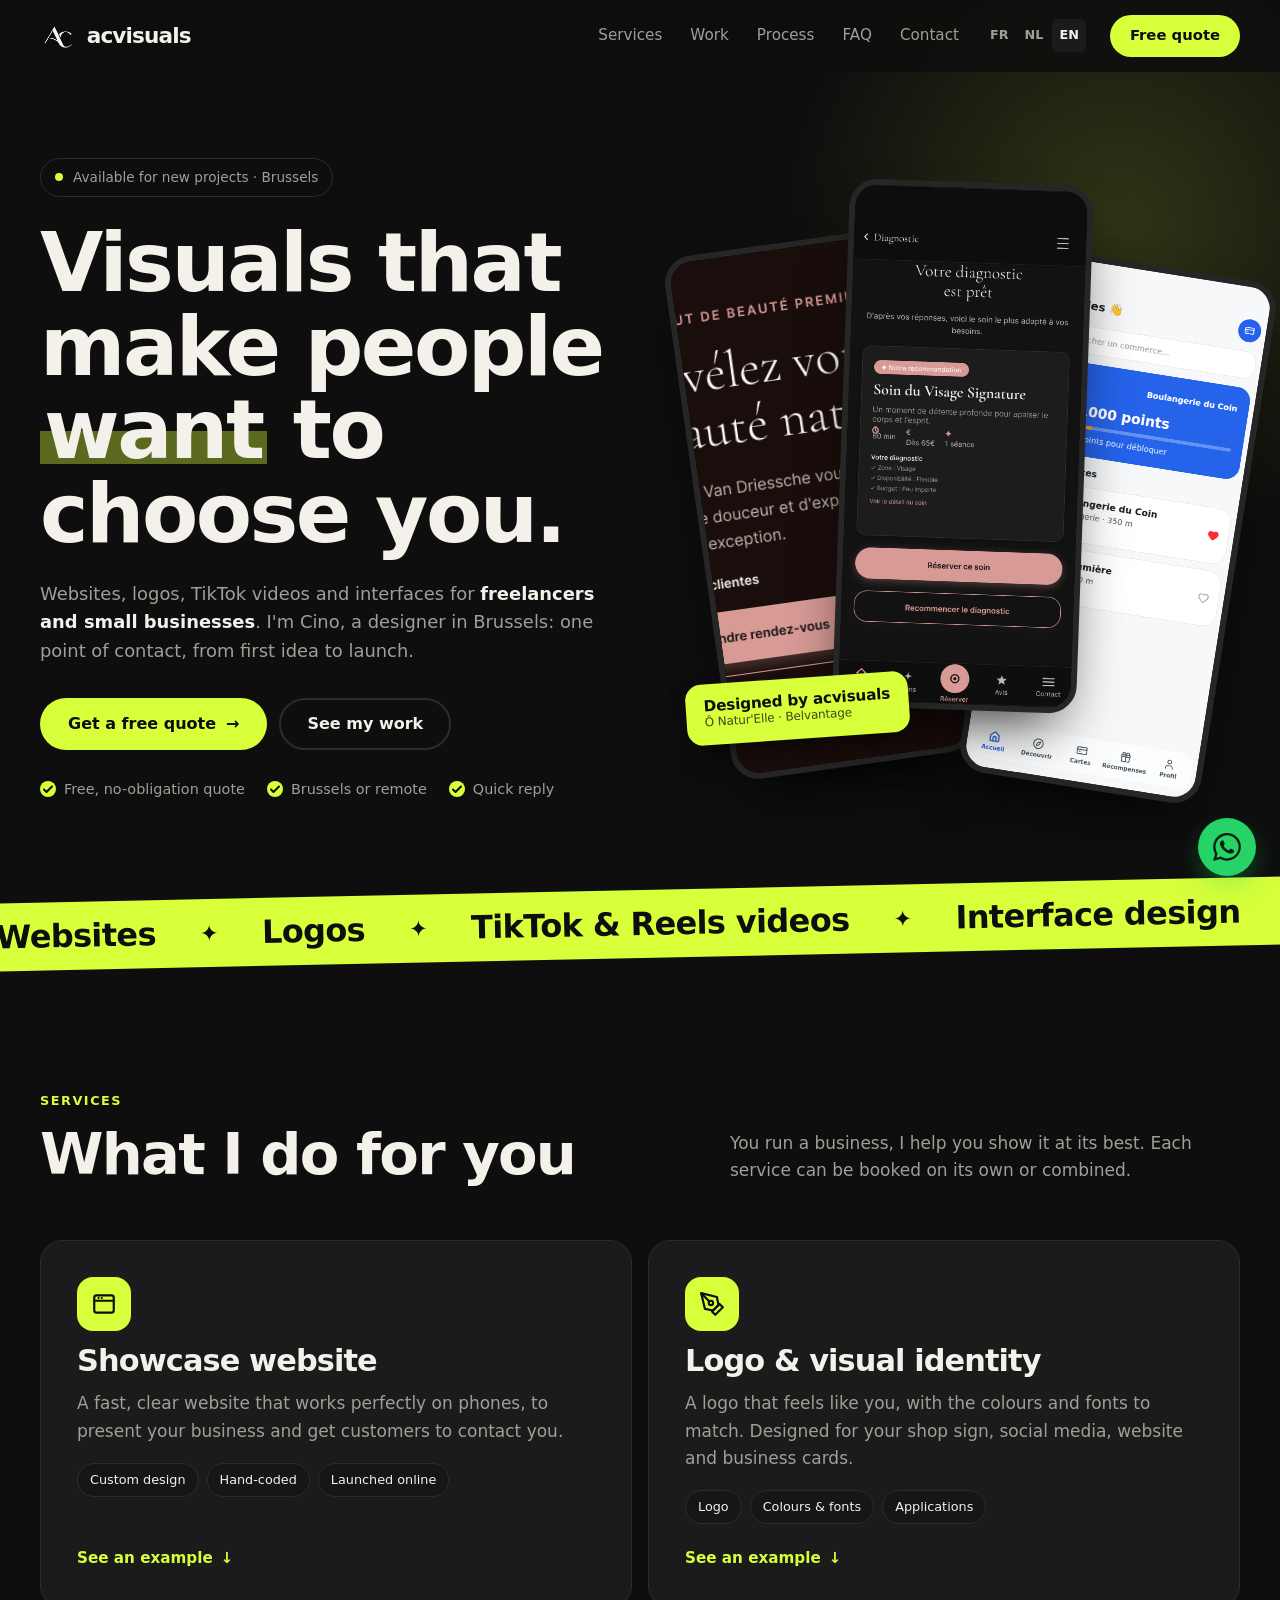
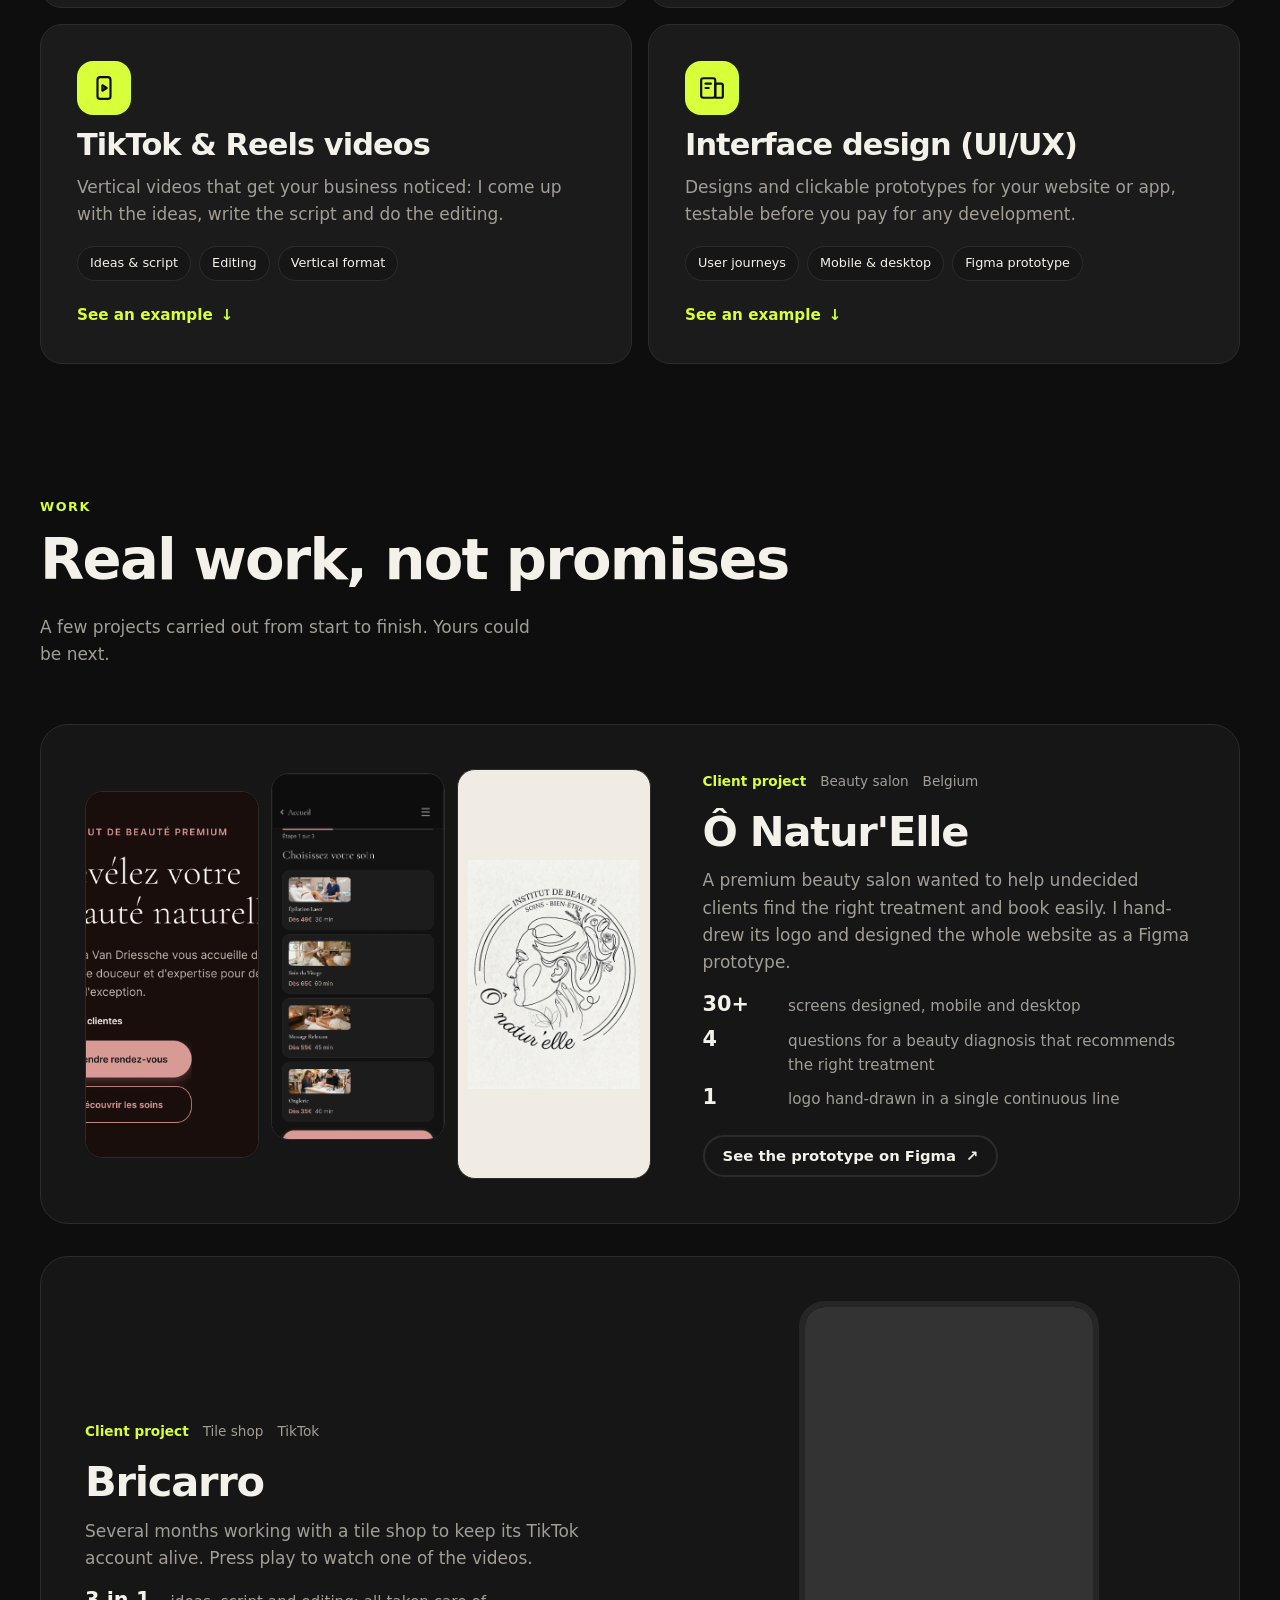
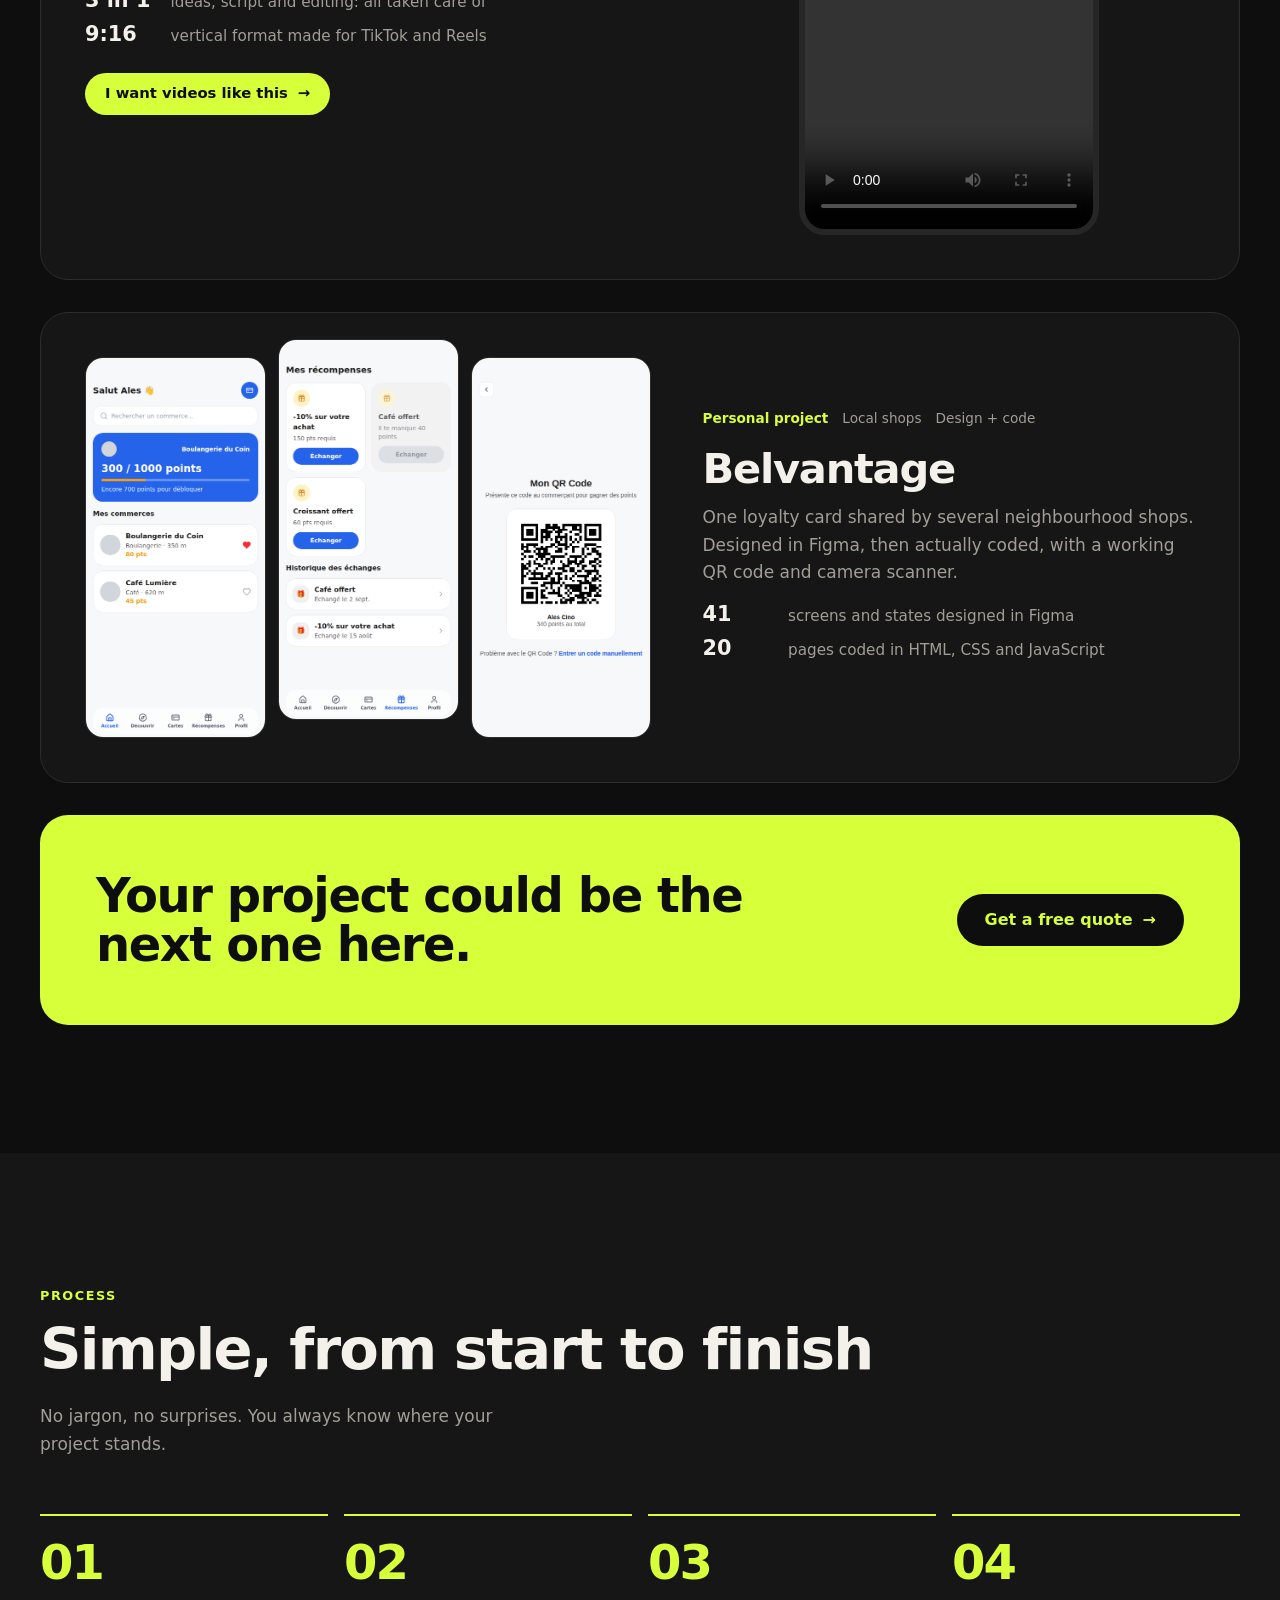
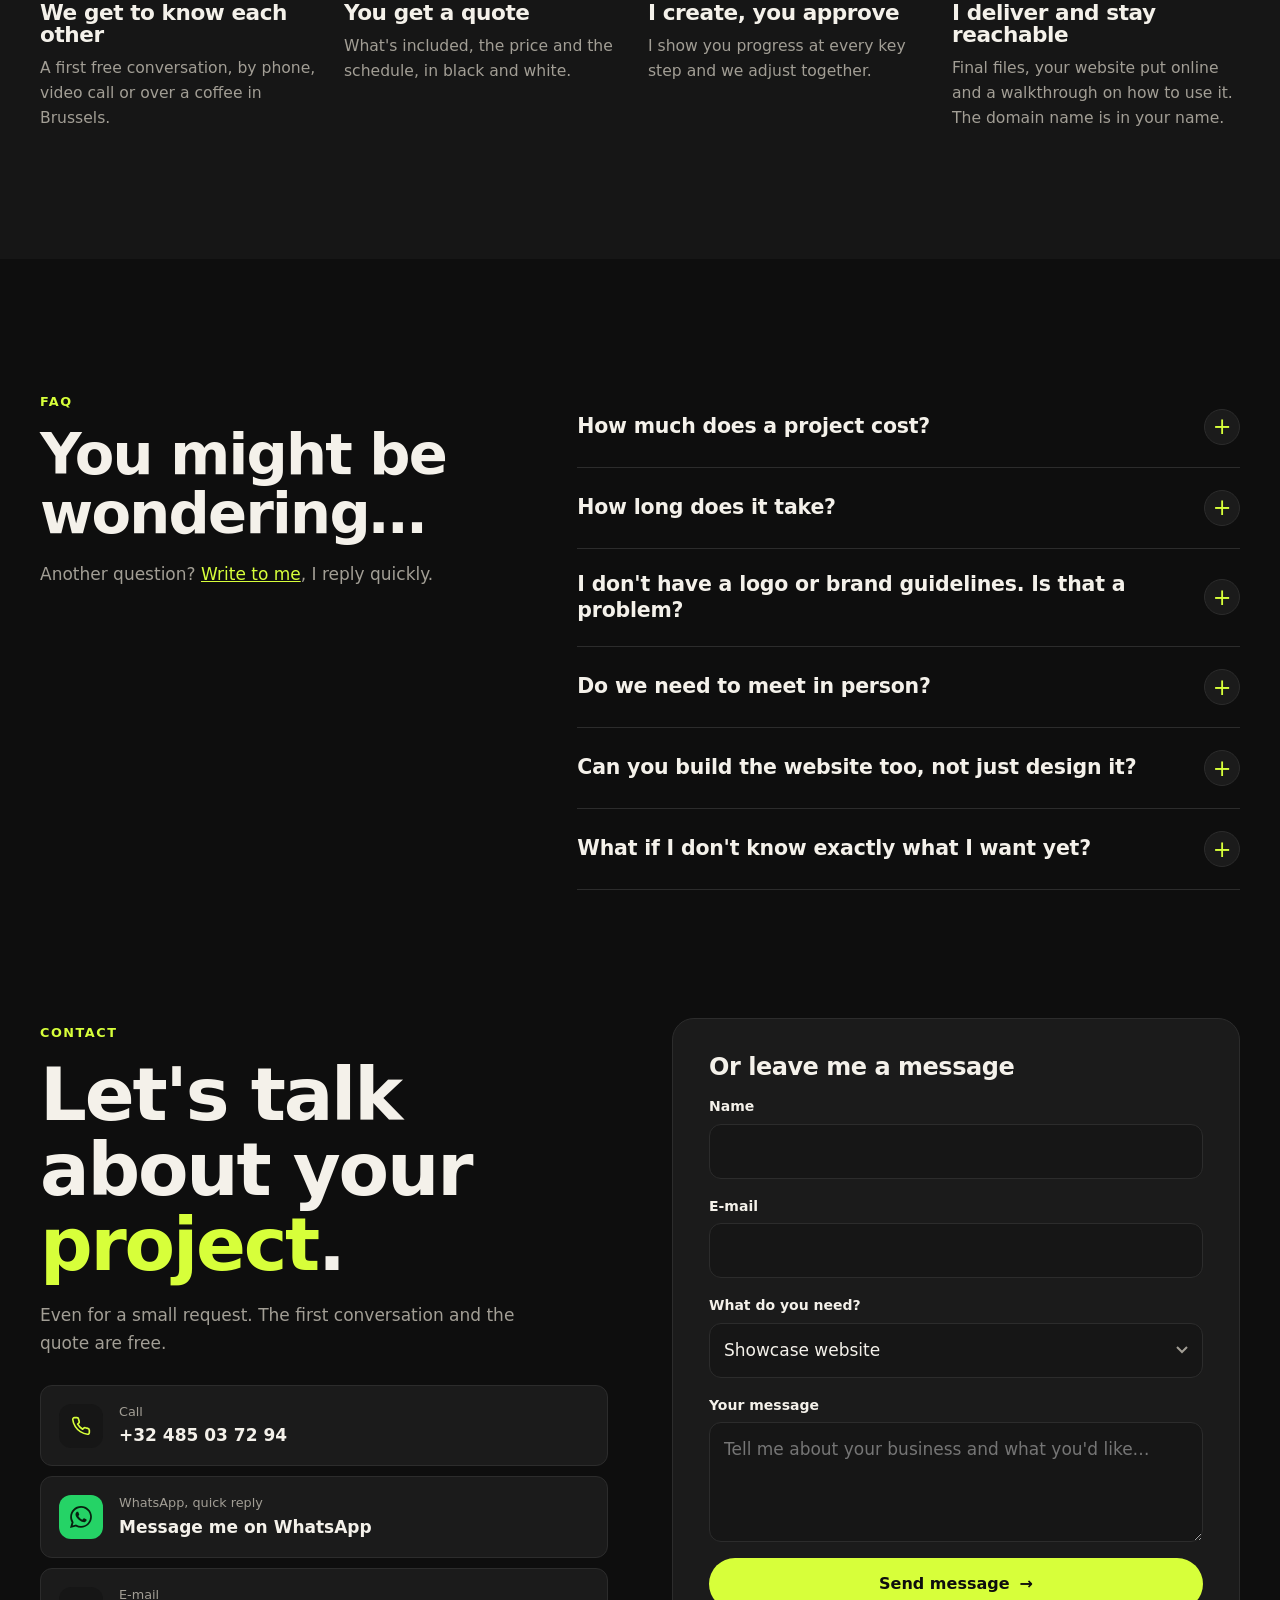
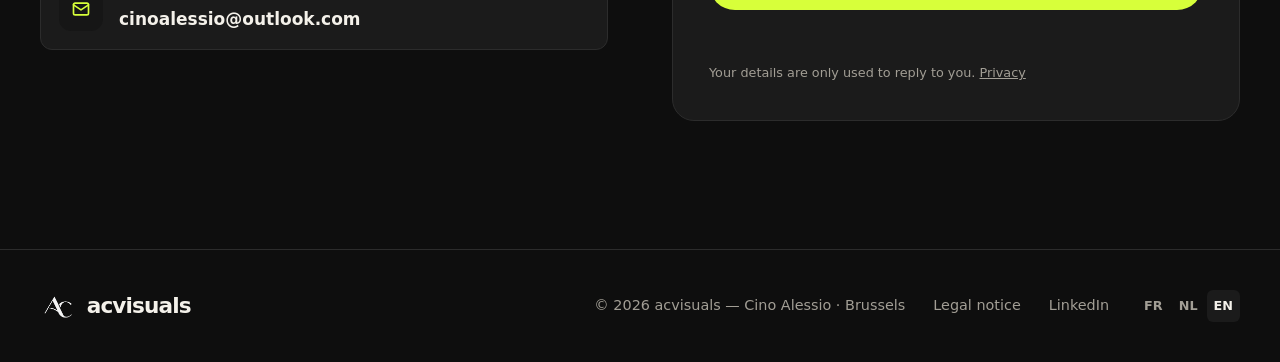
==== commit 1b397f39: "Nouveau design acvisuals : style sombre propre à la marque, réalisations visibles dès l'accueil, men" ====
--- a/en/index.html
+++ b/en/index.html
@@ -2,18 +2,21 @@
 <html lang="en">
 <head>
 <meta charset="UTF-8">
-<meta name="viewport" content="width=device-width, initial-scale=1.0">
-<title>acvisuals — Websites, visual identity &amp; video in Brussels</title>
-<meta name="description" content="acvisuals, a design studio in Brussels: showcase websites, interface design, logos and visual identity, TikTok and Reels videos for freelancers and small businesses. Free quote.">
+<meta name="viewport" content="width=device-width, initial-scale=1.0, viewport-fit=cover">
+<title>acvisuals — Websites, logos &amp; videos in Brussels</title>
+<meta name="description" content="acvisuals, a design studio in Brussels: showcase websites, logos and visual identity, TikTok and Reels videos, interface design. For freelancers and small businesses. Free quote.">
 <meta name="robots" content="index, follow">
-<meta name="color-scheme" content="light dark">
-<meta http-equiv="Content-Security-Policy" content="default-src 'self'; script-src 'self'; style-src 'self' 'unsafe-inline' https://fonts.googleapis.com; font-src https://fonts.gstatic.com; img-src 'self' data:; connect-src 'self' https://api.web3forms.com; object-src 'none'; base-uri 'self'; form-action 'self';">
+<meta name="color-scheme" content="dark">
+<meta name="theme-color" content="#0E0E0E">
+<meta http-equiv="Content-Security-Policy" content="default-src 'self'; script-src 'self'; style-src 'self' 'unsafe-inline' https://fonts.googleapis.com; font-src https://fonts.gstatic.com; img-src 'self' data:; media-src 'self'; connect-src https://api.web3forms.com; object-src 'none'; base-uri 'self'; form-action 'self';">
 <meta name="referrer" content="strict-origin-when-cross-origin">
-
 <link rel="canonical" href="https://alessio29-git.github.io/acvisuals/en/">
-
-<meta property="og:title" content="acvisuals — Websites, visual identity &amp; video in Brussels">
-<meta property="og:description" content="Showcase websites, interface design, logos and social media videos. One point of contact from idea to result, in Brussels or remote. Free quote.">
+<link rel="alternate" hreflang="fr" href="https://alessio29-git.github.io/acvisuals/">
+<link rel="alternate" hreflang="nl" href="https://alessio29-git.github.io/acvisuals/nl/">
+<link rel="alternate" hreflang="en" href="https://alessio29-git.github.io/acvisuals/en/">
+<link rel="alternate" hreflang="x-default" href="https://alessio29-git.github.io/acvisuals/">
+<meta property="og:title" content="acvisuals — Websites, logos &amp; videos in Brussels">
+<meta property="og:description" content="Websites, logos, TikTok videos and interfaces for freelancers and small businesses. One point of contact, from idea to launch. Free quote.">
 <meta property="og:type" content="website">
 <meta property="og:url" content="https://alessio29-git.github.io/acvisuals/en/">
 <meta property="og:image" content="https://alessio29-git.github.io/acvisuals/img/og-logo.png">
@@ -22,29 +25,18 @@
 <meta property="og:image:alt" content="Logo AC — acvisuals">
 <meta property="og:locale" content="en_GB">
 <meta name="twitter:card" content="summary_large_image">
-<meta name="twitter:title" content="acvisuals — Websites, visual identity &amp; video in Brussels">
-<meta name="twitter:description" content="Showcase websites, interface design, logos and social media videos. One point of contact from idea to result, in Brussels or remote. Free quote.">
 <meta name="twitter:image" content="https://alessio29-git.github.io/acvisuals/img/og-logo.png">
-<meta name="theme-color" content="#ECEDE6" media="(prefers-color-scheme: light)">
-<meta name="theme-color" content="#15161A" media="(prefers-color-scheme: dark)">
-
-<link rel="alternate" hreflang="fr" href="https://alessio29-git.github.io/acvisuals/">
-<link rel="alternate" hreflang="nl" href="https://alessio29-git.github.io/acvisuals/nl/">
-<link rel="alternate" hreflang="en" href="https://alessio29-git.github.io/acvisuals/en/">
-<link rel="alternate" hreflang="x-default" href="https://alessio29-git.github.io/acvisuals/">
 <link rel="icon" href="../favicon.svg" type="image/svg+xml">
-<script src="../intro.js"></script>
-
 <script type="application/ld+json">
 {
   "@context": "https://schema.org",
   "@type": "ProfessionalService",
   "name": "acvisuals",
-  "description": "Interface design (UI/UX), showcase websites, visual identity and social media videos. Based in Brussels, on site or remote.",
+  "description": "Showcase websites, logos and visual identity, social media videos and interface design. Based in Brussels, on site or remote.",
   "url": "https://alessio29-git.github.io/acvisuals/",
   "telephone": "+32485037294",
   "email": "cinoalessio@outlook.com",
-  "image": "https://alessio29-git.github.io/acvisuals/img/ac-logo.png",
+  "image": "https://alessio29-git.github.io/acvisuals/img/og-logo.png",
   "address": { "@type": "PostalAddress", "addressLocality": "Brussels", "addressCountry": "BE" },
   "areaServed": { "@type": "City", "name": "Brussels" },
   "founder": { "@type": "Person", "name": "Cino Alessio" },
@@ -53,491 +45,326 @@
 </script>
 <link rel="preconnect" href="https://fonts.googleapis.com">
 <link rel="preconnect" href="https://fonts.gstatic.com" crossorigin>
-<link href="https://fonts.googleapis.com/css2?family=Fraunces:ital,opsz,wght@0,9..144,300..700;1,9..144,300..600&family=Hanken+Grotesk:wght@400;500;600;700&family=IBM+Plex+Mono:wght@400;500&display=swap" rel="stylesheet">
-<link rel="stylesheet" href="../style.css">
+<link href="https://fonts.googleapis.com/css2?family=Bricolage+Grotesque:opsz,wght@12..96,500..800&family=Inter:wght@400;500;600&display=swap" rel="stylesheet">
+<link rel="stylesheet" href="../ac.css">
 </head>
 <body>
-
-<a class="skip-link" href="#main">Skip to main content</a>
-
-<header class="site-header" id="siteHeader">
-  <div class="container header-inner">
-    <a href="#top" class="logo" aria-label="acvisuals — back to top">
-      <img src="../img/ac-logo.png" width="573" height="468" class="logo-mark" alt="">
-      <span class="logo-word" aria-hidden="true">acvisuals</span>
+<a class="skip" href="#main">Skip to content</a>
+
+<header class="header">
+  <div class="wrap">
+    <a href="#top" class="brand" aria-label="acvisuals — back to top">
+      <img src="../img/ac-logo.png" width="573" height="468" alt="">
+      <span>acvisuals</span>
     </a>
-
-    <nav class="main-nav" id="mainNav" aria-label="Main navigation">
-      <ul>
-        <li><a href="#services" class="nav-link">Services</a></li>
-        <li><a href="#etudes-de-cas" class="nav-link">Work</a></li>
-        <li><a href="#methode" class="nav-link">Process</a></li>
-        <li><a href="#personnalite" class="nav-link">About</a></li>
-        <li><a href="#faq" class="nav-link">FAQ</a></li>
-        <li><a href="#contact" class="nav-link">Contact</a></li>
-        <li class="nav-lang" aria-label="Langue · Taal · Language">
-          <a href="../index.html" hreflang="fr" lang="fr" title="Français">FR</a>
-          <a href="../nl/index.html" hreflang="nl" lang="nl" title="Nederlands">NL</a>
-          <a href="index.html" hreflang="en" lang="en" aria-current="page" title="English">EN</a>
+    <nav class="nav" aria-label="Main navigation">
+      <a href="#services">Services</a>
+      <a href="#realisations">Work</a>
+      <a href="#methode">Process</a>
+      <a href="#faq">FAQ</a>
+      <a href="#contact">Contact</a>
+    </nav>
+    <nav class="langs" aria-label="Langue · Taal · Language">
+      <a href="../index.html" hreflang="fr" lang="fr">FR</a>
+      <a href="../nl/index.html" hreflang="nl" lang="nl">NL</a>
+      <a href="../en/index.html" hreflang="en" lang="en" aria-current="page">EN</a>
+    </nav>
+    <a href="#contact" class="btn btn-accent btn-sm">Free quote</a>
+    <button type="button" class="burger" aria-expanded="false" aria-controls="mMenu" aria-label="Open menu" data-open="Open menu" data-close="Close menu">
+      <span></span><span></span><span></span>
+    </button>
+  </div>
+</header>
+
+<div class="m-menu" id="mMenu" aria-hidden="true">
+  <ol>
+    <li><a href="#services">Services</a></li>
+    <li><a href="#realisations">Work</a></li>
+    <li><a href="#methode">Process</a></li>
+    <li><a href="#faq">FAQ</a></li>
+    <li><a href="#contact">Contact</a></li>
+  </ol>
+  <div class="m-actions">
+    <a href="#contact" class="btn btn-accent">Get a free quote</a>
+    <a href="tel:+32485037294" class="btn btn-line">Call +32 485 03 72 94</a>
+    <a href="https://wa.me/32485037294?text=Hi%20Cino%2C%20I%27m%20contacting%20you%20from%20acvisuals%20about%20a%20project." class="btn btn-wa" target="_blank" rel="noopener noreferrer">Message on WhatsApp</a>
+  </div>
+  <nav class="langs" aria-label="Langue · Taal · Language">
+    <a href="../index.html" hreflang="fr" lang="fr">FR</a>
+    <a href="../nl/index.html" hreflang="nl" lang="nl">NL</a>
+    <a href="../en/index.html" hreflang="en" lang="en" aria-current="page">EN</a>
+  </nav>
+</div>
+
+<main id="main">
+
+  <!-- ============ HERO ============ -->
+  <section class="hero" id="top" aria-labelledby="hero-title">
+    <div class="wrap">
+      <div>
+        <p class="tag"><span class="dot" aria-hidden="true"></span>Available for new projects · Brussels</p>
+        <h1 id="hero-title">Visuals that make people <span class="mark">want</span> to choose you.</h1>
+        <p class="hero-lede">Websites, logos, TikTok videos and interfaces for <strong>freelancers and small businesses</strong>. I'm Cino, a designer in Brussels: one point of contact, from first idea to launch.</p>
+        <div class="ctas">
+          <a href="#contact" class="btn btn-accent">Get a free quote <span class="arrow" aria-hidden="true">→</span></a>
+          <a href="#realisations" class="btn btn-line">See my work</a>
+        </div>
+        <ul class="ticks">
+          <li>Free, no-obligation quote</li>
+          <li>Brussels or remote</li>
+          <li>Quick reply</li>
+        </ul>
+      </div>
+
+      <div class="collage" role="img" aria-label="Work samples: screens from Ô Natur'Elle and Belvantage">
+        <div class="phone p1"><img src="../img/onaturelle-accueil.png" width="393" height="514" alt=""></div>
+        <div class="phone p2"><img src="../img/onaturelle-diagnostic.png" width="393" height="861" alt=""></div>
+        <div class="phone p3"><img src="../img/fidelite-accueil.png" width="420" height="900" alt=""></div>
+        <span class="sticker">Designed by acvisuals<small>Ô Natur'Elle · Belvantage</small></span>
+      </div>
+    </div>
+  </section>
+
+  <div class="band" aria-hidden="true">
+    <div class="band-track">
+      <span>Websites</span><span>Logos</span><span>TikTok &amp; Reels videos</span><span>Interface design</span><span>Visual identity</span><span>Brussels</span>
+    </div>
+  </div>
+
+  <!-- ============ SERVICES ============ -->
+  <section class="sec" id="services" aria-labelledby="services-title">
+    <div class="wrap">
+      <div class="sec-head rv">
+        <div>
+          <span class="kicker">Services</span>
+          <h2 id="services-title">What I do for you</h2>
+        </div>
+        <p class="sec-intro">You run a business, I help you show it at its best. Each service can be booked on its own or combined.</p>
+      </div>
+
+      <ul class="services">
+        <li class="svc rv">
+          <span class="svc-ico" aria-hidden="true"><svg width="26" height="26" viewBox="0 0 24 24" fill="none" stroke="currentColor" stroke-width="2" stroke-linecap="round" stroke-linejoin="round"><rect x="3" y="4" width="18" height="16" rx="2"/><path d="M3 9h18M7 6.5h.01M10 6.5h.01"/></svg></span>
+          <h3>Showcase website</h3>
+          <p>A fast, clear website that works perfectly on phones, to present your business and get customers to contact you.</p>
+          <ul class="chips"><li>Custom design</li><li>Hand-coded</li><li>Launched online</li></ul>
+          <a href="#w-onaturelle" class="svc-link">See an example <span class="arrow" aria-hidden="true">↓</span></a>
+        </li>
+        <li class="svc rv rv-d1">
+          <span class="svc-ico" aria-hidden="true"><svg width="26" height="26" viewBox="0 0 24 24" fill="none" stroke="currentColor" stroke-width="2" stroke-linecap="round" stroke-linejoin="round"><path d="M12 19l7-7 3 3-7 7-3-3z"/><path d="M18 13l-1.5-7.5L2 2l3.5 14.5L13 18l5-5z"/><path d="M2 2l7.6 7.6"/><circle cx="11" cy="11" r="2"/></svg></span>
+          <h3>Logo &amp; visual identity</h3>
+          <p>A logo that feels like you, with the colours and fonts to match. Designed for your shop sign, social media, website and business cards.</p>
+          <ul class="chips"><li>Logo</li><li>Colours &amp; fonts</li><li>Applications</li></ul>
+          <a href="#w-onaturelle" class="svc-link">See an example <span class="arrow" aria-hidden="true">↓</span></a>
+        </li>
+        <li class="svc rv">
+          <span class="svc-ico" aria-hidden="true"><svg width="26" height="26" viewBox="0 0 24 24" fill="none" stroke="currentColor" stroke-width="2" stroke-linecap="round" stroke-linejoin="round"><rect x="6" y="2" width="12" height="20" rx="2.5"/><path d="M10.5 9.5v5l4-2.5-4-2.5z"/></svg></span>
+          <h3>TikTok &amp; Reels videos</h3>
+          <p>Vertical videos that get your business noticed: I come up with the ideas, write the script and do the editing.</p>
+          <ul class="chips"><li>Ideas &amp; script</li><li>Editing</li><li>Vertical format</li></ul>
+          <a href="#w-bricarro" class="svc-link">See an example <span class="arrow" aria-hidden="true">↓</span></a>
+        </li>
+        <li class="svc rv rv-d1">
+          <span class="svc-ico" aria-hidden="true"><svg width="26" height="26" viewBox="0 0 24 24" fill="none" stroke="currentColor" stroke-width="2" stroke-linecap="round" stroke-linejoin="round"><rect x="2" y="3" width="13" height="18" rx="2"/><rect x="15" y="8" width="7" height="13" rx="1.5"/><path d="M6 8h5M6 12h3"/></svg></span>
+          <h3>Interface design (UI/UX)</h3>
+          <p>Designs and clickable prototypes for your website or app, testable before you pay for any development.</p>
+          <ul class="chips"><li>User journeys</li><li>Mobile &amp; desktop</li><li>Figma prototype</li></ul>
+          <a href="#w-belvantage" class="svc-link">See an example <span class="arrow" aria-hidden="true">↓</span></a>
         </li>
       </ul>
-    </nav>
-
-    <div class="header-actions">
-      <nav class="lang-switch" aria-label="Langue · Taal · Language">
-        <a href="../index.html" hreflang="fr" lang="fr" title="Français">FR</a>
-        <a href="../nl/index.html" hreflang="nl" lang="nl" title="Nederlands">NL</a>
-        <a href="index.html" hreflang="en" lang="en" aria-current="page" title="English">EN</a>
-      </nav>
-      <button type="button" class="theme-toggle" id="themeToggle" aria-label="Switch to dark theme" aria-pressed="false">
-        <svg class="icon-sun" width="20" height="20" viewBox="0 0 24 24" fill="none" stroke="currentColor" stroke-width="2" aria-hidden="true"><circle cx="12" cy="12" r="4"/><path d="M12 2v2M12 20v2M4.9 4.9l1.4 1.4M17.7 17.7l1.4 1.4M2 12h2M20 12h2M4.9 19.1l1.4-1.4M17.7 6.3l1.4-1.4"/></svg>
-        <svg class="icon-moon" width="20" height="20" viewBox="0 0 24 24" fill="none" stroke="currentColor" stroke-width="2" aria-hidden="true"><path d="M21 12.8A9 9 0 1 1 11.2 3a7 7 0 0 0 9.8 9.8Z"/></svg>
-      </button>
-      <a href="tel:+32485037294" class="header-call" aria-label="Call Cino Alessio on +32 485 03 72 94">
-        <svg width="18" height="18" viewBox="0 0 24 24" fill="none" stroke="currentColor" stroke-width="2" stroke-linecap="round" stroke-linejoin="round" aria-hidden="true"><path d="M22 16.9v3a2 2 0 0 1-2.2 2 19.8 19.8 0 0 1-8.6-3.1 19.5 19.5 0 0 1-6-6A19.8 19.8 0 0 1 2.1 4.2 2 2 0 0 1 4.1 2h3a2 2 0 0 1 2 1.7c.1.9.4 1.8.7 2.7a2 2 0 0 1-.5 2.1L8 9.8a16 16 0 0 0 6 6l1.3-1.3a2 2 0 0 1 2.1-.4c.9.3 1.8.6 2.7.7a2 2 0 0 1 1.7 2z"/></svg>
-        <span class="header-call-num">+32 485 03 72 94</span>
-      </a>
-      <a href="#contact" class="btn btn-primary btn-small">Get in touch</a>
-      <button type="button" class="menu-toggle" id="menuToggle" aria-label="Open menu" aria-expanded="false" aria-controls="mainNav">
-        <span></span><span></span><span></span>
-      </button>
-    </div>
-  </div>
-</header>
-
-<main id="main">
-
-  <!-- ============ INTRODUCTION ============ -->
-  <section id="intro" class="hero" aria-labelledby="hero-title">
-    <canvas class="hero-canvas" aria-hidden="true"></canvas>
-    <div class="container hero-inner">
-      <div class="hero-text">
-        <p class="eyebrow" id="top">acvisuals · Design studio in Brussels</p>
-        <h1 id="hero-title">I design interfaces you <span class="squiggle-wrap">understand<svg class="squiggle" viewBox="0 0 140 14" preserveAspectRatio="none" aria-hidden="true"><path pathLength="1" d="M2 8c8-7 16-7 24 0s16 7 24 0 16-7 24 0 16 7 24 0 16-7 24 0" /></svg></span> before you even read them.</h1>
-        <p class="hero-lede">
-          Behind acvisuals is me, Cino Alessio, a designer and graphic designer based in Brussels. My approach is simple:
-          understand what you need before drawing anything. Showcase websites, interfaces, visual identity and video:
-          I help freelancers and small businesses go from first idea to finished result.
-        </p>
-        <div class="hero-ctas">
-          <a href="#contact" class="btn btn-primary">Get a free quote</a>
-          <a href="#etudes-de-cas" class="btn btn-ghost">See my work</a>
-        </div>
-      </div>
-
-      <aside class="hero-fiche" aria-label="At a glance">
-        <dl>
-          <div class="fiche-row">
-            <dt>Studio</dt>
-            <dd>acvisuals, Brussels</dd>
-          </div>
-          <div class="fiche-row">
-            <dt>Main tool</dt>
-            <dd>Figma</dd>
-          </div>
-          <div class="fiche-row fiche-highlight">
-            <dt>Featured project</dt>
-            <dd>Ô Natur'Elle (Figma prototype)</dd>
-          </div>
-          <div class="fiche-row">
-            <dt>Services</dt>
-            <dd>Websites, UI/UX, logo, video</dd>
-          </div>
-          <div class="fiche-row">
-            <dt>Availability</dt>
-            <dd>New projects, in Brussels or remote</dd>
-          </div>
-        </dl>
-      </aside>
-    </div>
-
-    <div class="marquee" aria-label="Tools I use every day">
-      <p class="marquee-label">Everyday tools</p>
-      <div class="marquee-track">
-        <span>Figma</span><span>InDesign</span><span>Notion</span><span>Illustrator</span><span>Photoshop</span>
-      </div>
-    </div>
-  </section>
-
-  <!-- ============ SERVICES ============ -->
-  <section id="services" class="section" aria-labelledby="services-title">
-    <div class="container">
-      <p class="section-eyebrow">Services</p>
-      <h2 id="services-title" class="section-title">What I can do for you</h2>
-      <p class="section-lede">Freelancers, shops, small businesses: I take you from idea to result, with a single point of contact from start to finish.</p>
-
-      <ul class="service-list">
-        <li class="service-card">
-          <span class="service-num">01</span>
-          <h3>Interface design (UI/UX)</h3>
-          <p>Mock-ups and clickable Figma prototypes for your website or app, ready to test before any development starts.</p>
-          <ul class="service-deliverables">
-            <li>User flows</li><li>Mobile &amp; desktop mock-ups</li><li>Interactive prototype</li>
-          </ul>
-        </li>
-        <li class="service-card">
-          <span class="service-num">02</span>
-          <h3>Showcase website</h3>
-          <p>A fast, clear, mobile-friendly website, designed and then coded to present your business and get people to contact you.</p>
-          <ul class="service-deliverables">
-            <li>Custom design</li><li>HTML/CSS/JS build</li><li>Going live</li>
-          </ul>
-        </li>
-        <li class="service-card">
-          <span class="service-num">03</span>
-          <h3>Visual identity</h3>
-          <p>A logo and identity that truly reflect you, designed to work everywhere: shopfront, social media, website, business cards.</p>
-          <ul class="service-deliverables">
-            <li>Logo</li><li>Colours &amp; typography</li><li>Applications</li>
-          </ul>
-        </li>
-        <li class="service-card">
-          <span class="service-num">04</span>
-          <h3>Social media videos</h3>
-          <p>Vertical TikTok and Reels videos to get your business noticed, from the first idea to the final edit.</p>
-          <ul class="service-deliverables">
-            <li>Ideas &amp; script</li><li>Editing</li><li>Vertical format</li>
-          </ul>
-        </li>
-      </ul>
-
-      <div class="service-cta">
-        <p>Every project is different: the first conversation and the quote are <strong>free, with no obligation</strong>.</p>
-        <div class="service-cta-actions">
-          <a href="tel:+32485037294" class="btn btn-ghost">Call +32 485 03 72 94</a>
-          <a href="#contact" class="btn btn-primary">Get a free quote</a>
-        </div>
-      </div>
-    </div>
-  </section>
-
-  <!-- ============ ÉTUDES DE CAS ============ -->
-  <section id="etudes-de-cas" class="section" aria-labelledby="cases-title">
-    <div class="container">
-      <p class="section-eyebrow">Recent work</p>
-      <h2 id="cases-title" class="section-title">Two complete projects, end to end</h2>
-      <p class="section-lede">Each one carried out with the full process: research, structure, interface, testable prototype. More case studies will be added as new projects come in.</p>
-
-      <div class="case-list">
-
-        <article class="case-card">
-          <div class="case-media case-media--logo" style="--swatch:#F1ECE3;">
-            <span class="case-index">01</span>
-            <img src="../img/onaturelle-logo.jpeg" width="768" height="1024" loading="lazy" decoding="async" class="case-media-logo" alt="Ô Natur'Elle logo — single-line portrait of the beautician">
-          </div>
-          <div class="case-content">
-            <span class="case-tag">Beauty &amp; wellbeing · Figma prototype, mobile &amp; desktop</span>
-            <h3>Ô Natur'Elle — A complete prototype for a beauty salon</h3>
-            <p>Ô Natur'Elle is a premium beauty salon founded by a qualified beautician. For this real client project, I designed a complete, responsive Figma prototype from start to finish, with one guiding idea: help an undecided client find the right treatment and book it effortlessly — treatment showcase, personalised beauty diagnosis, 3-step booking, shop and gallery.</p>
-            <ul class="case-results">
-              <li><strong>Scope:</strong> 30+ screens, in mobile and desktop versions</li>
-              <li><strong>Key feature:</strong> a 4-question diagnosis that recommends the right treatment</li>
-              <li><strong>Flow:</strong> 3-step booking with an animated confirmation</li>
+    </div>
+  </section>
+
+  <!-- ============ RÉALISATIONS ============ -->
+  <section class="sec sec-flush" id="realisations" aria-labelledby="work-title">
+    <div class="wrap">
+      <div class="sec-head rv">
+        <div>
+          <span class="kicker">Work</span>
+          <h2 id="work-title">Real work, not promises</h2>
+        </div>
+        <p class="sec-intro">A few projects carried out from start to finish. Yours could be next.</p>
+      </div>
+
+      <div class="works">
+        <article class="work rv" id="w-onaturelle">
+          <div class="work-media">
+            <div class="shot"><img src="../img/onaturelle-accueil.png" width="393" height="514" loading="lazy" alt="Ô Natur'Elle — home screen"></div>
+            <div class="shot"><img src="../img/onaturelle-reservation.png" width="367" height="900" loading="lazy" alt="Ô Natur'Elle — 3-step booking"></div>
+            <div class="shot logo"><img src="../img/onaturelle-logo.jpeg" width="768" height="1024" loading="lazy" alt="Ô Natur'Elle logo, hand-drawn"></div>
+          </div>
+          <div>
+            <p class="work-meta"><span>Client project</span><span>Beauty salon</span><span>Belgium</span></p>
+            <h3>Ô Natur'Elle</h3>
+            <p>A premium beauty salon wanted to help undecided clients find the right treatment and book easily. I hand-drew its logo and designed the whole website as a Figma prototype.</p>
+            <ul class="facts">
+              <li><b>30+</b><span>screens designed, mobile and desktop</span></li>
+              <li><b>4</b><span>questions for a beauty diagnosis that recommends the right treatment</span></li>
+              <li><b>1</b><span>logo hand-drawn in a single continuous line</span></li>
             </ul>
-            <div class="case-meta">
-              <span>Role: UI/UX Designer</span><span>Client: qualified beautician, Belgium</span><span>Tools: Figma</span>
+            <a class="btn btn-line btn-sm" href="https://www.figma.com/design/KevVuUXGlGFfTYBVmaRjBL/%C3%94-Natur-Elle?node-id=644-162&amp;t=nJcHRwKrs1C71wnm-0" target="_blank" rel="noopener noreferrer">See the prototype on Figma <span class="arrow" aria-hidden="true">↗</span></a>
+          </div>
+        </article>
+
+        <article class="work flip rv" id="w-bricarro">
+          <div class="work-media">
+            <div class="video-phone">
+              <video controls preload="metadata" playsinline aria-label="TikTok video made for Bricarro, a tile shop">
+                <source src="../video/bricarro.mp4#t=0.5" type="video/mp4">
+              </video>
             </div>
-            <div style="display:flex; align-items:center; gap:18px; flex-wrap:wrap;">
-              <a class="case-toggle" href="o-naturelle.html">
-                See the full project
-                <svg width="16" height="16" viewBox="0 0 24 24" fill="none" stroke="currentColor" stroke-width="2" aria-hidden="true"><path d="M5 12h14M13 6l6 6-6 6"/></svg>
-              </a>
-              <a class="case-toggle" href="https://www.figma.com/design/KevVuUXGlGFfTYBVmaRjBL/%C3%94-Natur-Elle?node-id=644-162&t=nJcHRwKrs1C71wnm-0" target="_blank" rel="noopener noreferrer" style="color:var(--ink-muted);">
-                <svg width="14" height="14" viewBox="0 0 24 24" fill="currentColor" style="margin-right:2px;" aria-hidden="true"><path d="M8 24c2.21 0 4-1.79 4-4v-4H8c-2.21 0-4 1.79-4 4s1.79 4 4 4z"/><path d="M4 12c0-2.21 1.79-4 4-4h4v8H8c-2.21 0-4-1.79-4-4z"/><path d="M4 4c0-2.21 1.79-4 4-4h4v8H8C5.79 8 4 6.21 4 4z"/><path d="M12 0h4c2.21 0 4 1.79 4 4s-1.79 4-4 4h-4V0z"/><path d="M20 12c0 2.21-1.79 4-4 4s-4-1.79-4-4 1.79-4 4-4 4 1.79 4 4z"/></svg>
-                View in Figma
-              </a>
-            </div>
+          </div>
+          <div>
+            <p class="work-meta"><span>Client project</span><span>Tile shop</span><span>TikTok</span></p>
+            <h3>Bricarro</h3>
+            <p>Several months working with a tile shop to keep its TikTok account alive. Press play to watch one of the videos.</p>
+            <ul class="facts">
+              <li><b>3&nbsp;in&nbsp;1</b><span>ideas, script and editing: all taken care of</span></li>
+              <li><b>9:16</b><span>vertical format made for TikTok and Reels</span></li>
+            </ul>
+            <a class="btn btn-accent btn-sm" href="#contact">I want videos like this <span class="arrow" aria-hidden="true">→</span></a>
           </div>
         </article>
 
-        <article class="case-card">
-          <div class="case-media case-media--logo" style="--swatch:#FFFFFF;">
-            <span class="case-index">02</span>
-            <img src="../img/belvantage-logo.png" width="1697" height="927" loading="lazy" decoding="async" class="case-media-logo" alt="Belvantage logo">
-          </div>
-          <div class="case-content">
-            <span class="case-tag">Local retail · Figma prototype + working code, mobile</span>
-            <h3>Belvantage — a shared loyalty card for independent shops</h3>
-            <p>A personal project, thought through end to end: a single app lets customers collect points across several different local shops, without any shopkeeper having to build anything. Taken beyond the Figma prototype into working HTML/CSS/JS code, with a real QR code and a real camera scanner.</p>
-            <ul class="case-results">
-              <li><strong>Scope:</strong> 41 screens/states in Figma, 20 coded pages</li>
-              <li><strong>Key decision:</strong> switched from a 4-digit code to the QR code as the main flow, after benchmarking</li>
-              <li><strong>Beyond design:</strong> a QR code and camera scanner that really work, dark mode without duplicated screens</li>
+        <article class="work rv" id="w-belvantage">
+          <div class="work-media">
+            <div class="shot"><img src="../img/fidelite-accueil.png" width="420" height="900" loading="lazy" alt="Belvantage — app home screen"></div>
+            <div class="shot"><img src="../img/fidelite-recompenses.png" width="420" height="900" loading="lazy" alt="Belvantage — rewards screen"></div>
+            <div class="shot"><img src="../img/fidelite-qrcode.png" width="420" height="900" loading="lazy" alt="Belvantage — loyalty QR code"></div>
+          </div>
+          <div>
+            <p class="work-meta"><span>Personal project</span><span>Local shops</span><span>Design + code</span></p>
+            <h3>Belvantage</h3>
+            <p>One loyalty card shared by several neighbourhood shops. Designed in Figma, then actually coded, with a working QR code and camera scanner.</p>
+            <ul class="facts">
+              <li><b>41</b><span>screens and states designed in Figma</span></li>
+              <li><b>20</b><span>pages coded in HTML, CSS and JavaScript</span></li>
             </ul>
-            <div class="case-meta">
-              <span>Role: UI/UX Designer &amp; Developer</span><span>Context: personal project</span><span>Tools: Figma, HTML/CSS/JS</span>
-            </div>
-            <div style="display:flex; align-items:center; gap:18px; flex-wrap:wrap;">
-              <a class="case-toggle" href="belvantage.html">
-                See the full project
-                <svg width="16" height="16" viewBox="0 0 24 24" fill="none" stroke="currentColor" stroke-width="2" aria-hidden="true"><path d="M5 12h14M13 6l6 6-6 6"/></svg>
-              </a>
-              <a class="case-toggle" href="https://www.figma.com/design/FpHQ26TAcnUqean6JJVn6l/App-Fid%C3%A9lit%C3%A9-Locale?node-id=2-16&t=nJcHRwKrs1C71wnm-0" target="_blank" rel="noopener noreferrer" style="color:var(--ink-muted);">
-                <svg width="14" height="14" viewBox="0 0 24 24" fill="currentColor" style="margin-right:2px;" aria-hidden="true"><path d="M8 24c2.21 0 4-1.79 4-4v-4H8c-2.21 0-4 1.79-4 4s1.79 4 4 4z"/><path d="M4 12c0-2.21 1.79-4 4-4h4v8H8c-2.21 0-4-1.79-4-4z"/><path d="M4 4c0-2.21 1.79-4 4-4h4v8H8C5.79 8 4 6.21 4 4z"/><path d="M12 0h4c2.21 0 4 1.79 4 4s-1.79 4-4 4h-4V0z"/><path d="M20 12c0 2.21-1.79 4-4 4s-4-1.79-4-4 1.79-4 4-4 4 1.79 4 4z"/></svg>
-                View in Figma
-              </a>
-            </div>
           </div>
         </article>
-
-      </div>
-    </div>
-  </section>
-
-  <!-- ============ PROJET GRAPHIQUE ============ -->
-  <section id="graphisme" class="section" aria-labelledby="graphic-title">
-    <div class="container">
-      <p class="section-eyebrow">Graphic project</p>
-      <h2 id="graphic-title" class="section-title">Art direction &amp; visual identity</h2>
-      <p class="section-lede">Alongside UI/UX, I also work on visual identity. For Ô Natur'Elle, I drew the logo myself: a single-line portrait of the beautician, designed to embody the softness and elegance of the brand.</p>
-
-      <div class="graphic-showcase">
-        <div class="graphic-visual" style="background:#F1ECE3; padding:16px;">
-          <img src="../img/onaturelle-logo.jpeg" width="768" height="1024" loading="lazy" decoding="async" alt="Ô Natur'Elle logo — single-line portrait of the beautician, framed by the words Institut de beauté, Soins - Bien-être" style="width:100%; height:100%; object-fit:contain; border-radius:4px;">
-        </div>
-        <div class="graphic-content">
-          <span class="case-tag">Brand identity · Ô Natur'Elle</span>
-          <h3>The Ô Natur'Elle logo — a hand-drawn portrait</h3>
-          <p>
-            Rather than starting from an abstract monogram, I chose to draw the beautician's own face as a
-            single continuous line (single line art), surrounded by floral motifs that echo the salon's natural
-            treatments. The circular stroke and the script lettering of "Ô natur'elle" balance the precision
-            of the portrait with softness.
-          </p>
-          <ul class="case-results">
-            <li><strong>Type:</strong> real logo, client project (Ô Natur'Elle)</li>
-            <li><strong>Technique:</strong> single-line illustration, drawn by hand</li>
-            <li><strong>Use:</strong> brand identity, applied to the website and the Figma prototype</li>
-          </ul>
-        </div>
-      </div>
-    </div>
-  </section>
-
-  <!-- ============ VIDÉO TIKTOK ============ -->
-  <section id="video" class="section section-alt" aria-labelledby="video-title">
-    <div class="container">
-      <p class="section-eyebrow">Video &amp; social media</p>
-      <h2 id="video-title" class="section-title">TikTok video creation</h2>
-      <p class="section-lede">A collaboration of several months with Bricarro, a tile shop, creating TikTok content.</p>
-
-      <div class="video-showcase">
-        <div class="video-frame">
-          <div class="video-frame-inner">
-            <video class="video-real" controls preload="metadata" playsinline aria-label="TikTok video made for Bricarro, a tile shop">
-              <source src="../video/bricarro.mp4" type="video/mp4">
-            </video>
-            <div class="video-ui-top">
-              <span>@cinoalessio</span>
-            </div>
-          </div>
-        </div>
-
-        <div class="video-content">
-          <span class="case-tag">Social content · TikTok, tile shop</span>
-          <h3>Bricarro — TikTok content creation</h3>
-          <p>
-            A vertical video made for Bricarro, a tile shop: brainstorming ideas, writing the script and
-            editing in CapCut. I managed their TikTok account until June, a period when the shop was doing
-            well.
-          </p>
-        </div>
-      </div>
-    </div>
-  </section>
-
-  <!-- ============ PERSONNALITÉ ============ -->
-  <section id="personnalite" class="section" aria-labelledby="personality-title">
-    <div class="container personality-layout">
-      <div class="personality-text">
-        <p class="section-eyebrow">Who's behind acvisuals</p>
-        <h2 id="personality-title" class="section-title">One point of contact, start to finish</h2>
-        <p>
-          I'm curious and methodical — I'd rather understand a problem in depth than rush onto a screen.
-          I love projects where something complicated has to be untangled into a solution that's simple
-          to use.
-        </p>
-        <dl class="values-list">
-          <div class="value-item">
-            <dt>Curious</dt>
-            <dd>I ask "why" before I place a single pixel.</dd>
-          </div>
-          <div class="value-item">
-            <dt>Rigorous</dt>
-            <dd>I document my process, not just the final result.</dd>
-          </div>
-          <div class="value-item">
-            <dt>Pragmatic</dt>
-            <dd>A good idea that never ships has no value.</dd>
-          </div>
-          <div class="value-item">
-            <dt>A good listener</dt>
-            <dd>I'd rather have honest criticism than a polite compliment.</dd>
-          </div>
-        </dl>
-      </div>
-      <div class="personality-quote">
-        <blockquote>
-          "Good design isn't noticed — it's felt, in the ease of every action."
-        </blockquote>
-        <p class="quote-author">— Cino Alessio</p>
+      </div>
+
+      <div class="cta-band rv">
+        <h2>Your project could be the next one here.</h2>
+        <a href="#contact" class="btn btn-dark">Get a free quote <span class="arrow" aria-hidden="true">→</span></a>
       </div>
     </div>
   </section>
 
   <!-- ============ MÉTHODE ============ -->
-  <section id="methode" class="section section-alt" aria-labelledby="method-title">
-    <div class="container">
-      <p class="section-eyebrow">Process</p>
-      <h2 id="method-title" class="section-title">How we work together</h2>
-      <p class="section-lede">Four simple steps, no jargon. You always know where your project stands.</p>
-
-      <ol class="process-list">
-        <li class="process-step">
-          <span class="process-num" aria-hidden="true">01</span>
-          <h3>We get to know each other</h3>
-          <p>A first free conversation, by phone, video call or over a coffee in Brussels, to understand your business, your customers and what you want to achieve.</p>
-        </li>
-        <li class="process-step">
-          <span class="process-num" aria-hidden="true">02</span>
-          <h3>I send you a quote</h3>
-          <p>What's included, the price and the timeline, in black and white. No surprises along the way.</p>
-        </li>
-        <li class="process-step">
-          <span class="process-num" aria-hidden="true">03</span>
-          <h3>I design, you approve</h3>
-          <p>Research, mock-ups, prototype: I show you the progress at every key stage and we adjust together.</p>
-        </li>
-        <li class="process-step">
-          <span class="process-num" aria-hidden="true">04</span>
-          <h3>I deliver, and stay reachable</h3>
-          <p>You receive the final files. For a website, I take care of putting it online and show you how to use it. The domain name (your web address, around €10 a year) is in your name and belongs to you.</p>
-        </li>
+  <section class="sec sec-alt" id="methode" aria-labelledby="method-title">
+    <div class="wrap">
+      <div class="sec-head rv">
+        <div>
+          <span class="kicker">Process</span>
+          <h2 id="method-title">Simple, from start to finish</h2>
+        </div>
+        <p class="sec-intro">No jargon, no surprises. You always know where your project stands.</p>
+      </div>
+      <ol class="steps">
+        <li class="step"><h3>We get to know each other</h3><p>A first free conversation, by phone, video call or over a coffee in Brussels.</p></li>
+        <li class="step"><h3>You get a quote</h3><p>What's included, the price and the schedule, in black and white.</p></li>
+        <li class="step"><h3>I create, you approve</h3><p>I show you progress at every key step and we adjust together.</p></li>
+        <li class="step"><h3>I deliver and stay reachable</h3><p>Final files, your website put online and a walkthrough on how to use it. The domain name is in your name.</p></li>
       </ol>
     </div>
   </section>
 
   <!-- ============ FAQ ============ -->
-  <section id="faq" class="section" aria-labelledby="faq-title">
-    <div class="container faq-layout">
-      <div class="faq-intro">
-        <p class="section-eyebrow">Frequently asked questions</p>
-        <h2 id="faq-title" class="section-title">You may be wondering…</h2>
-        <p class="section-lede">Another question? <a href="#contact">Drop me a message</a>, I reply quickly.</p>
-      </div>
-      <div class="faq-list">
-        <details class="faq-item">
-          <summary>How much does a project cost?</summary>
-          <p>It depends on what you need: a logo isn't priced like a full website. After a first free conversation, I send you a clear, detailed quote with no obligation.</p>
-        </details>
-        <details class="faq-item">
-          <summary>How long does it take?</summary>
-          <p>We set the timeline together in the quote, based on the size of the project and your constraints. From day one, you know what you'll receive and when.</p>
-        </details>
-        <details class="faq-item">
-          <summary>I don't have a logo or brand guidelines — is that a problem?</summary>
-          <p>Not at all. I can create your visual identity before designing the website, so everything is consistent from the start.</p>
-        </details>
-        <details class="faq-item">
-          <summary>Do we need to meet in person?</summary>
-          <p>Whatever suits you. I'm based in Brussels: we can meet in the area, or do everything remotely, by phone, WhatsApp or video call.</p>
-        </details>
-        <details class="faq-item">
-          <summary>Can you also build the website?</summary>
-          <p>Yes, for showcase websites, which I code myself in HTML/CSS/JS. For a more complex application, I prepare mock-ups and a prototype ready to hand over to a developer.</p>
-        </details>
-        <details class="faq-item">
-          <summary>What if I don't know exactly what I want yet?</summary>
-          <p>That's exactly where my job begins. We start by understanding your needs and your customers, and build the right solution together.</p>
-        </details>
+  <section class="sec" id="faq" aria-labelledby="faq-title">
+    <div class="wrap faq">
+      <div class="rv">
+        <span class="kicker">FAQ</span>
+        <h2 id="faq-title">You might be wondering…</h2>
+        <p class="sec-intro faq-more">Another question? <a href="#contact">Write to me</a>, I reply quickly.</p>
+      </div>
+      <div class="faq-list rv rv-d1">
+        <details><summary>How much does a project cost?</summary><p>It depends on what you need: a logo isn't priced like a full website. After a first free conversation, I send you a clear, detailed, no-obligation quote.</p></details>
+        <details><summary>How long does it take?</summary><p>We set the schedule together in the quote, based on the size of the project and your constraints. You know from the start when you'll get what.</p></details>
+        <details><summary>I don't have a logo or brand guidelines. Is that a problem?</summary><p>Not at all. I can create your visual identity before the website, so everything fits together from day one.</p></details>
+        <details><summary>Do we need to meet in person?</summary><p>Whatever you prefer. We can meet in and around Brussels, or do everything remotely: phone, WhatsApp or video call.</p></details>
+        <details><summary>Can you build the website too, not just design it?</summary><p>Yes for showcase websites, which I code myself. For a more complex app, I prepare the designs and a prototype ready to hand over to a developer.</p></details>
+        <details><summary>What if I don't know exactly what I want yet?</summary><p>That's exactly where I start. We begin with your business and your customers, and build the right solution together.</p></details>
       </div>
     </div>
   </section>
 
   <!-- ============ CONTACT ============ -->
-  <section id="contact" class="section section-contact" aria-labelledby="contact-title">
-    <div class="container contact-layout">
-      <div class="contact-text">
-        <p class="section-eyebrow">Contact</p>
-        <h2 id="contact-title" class="section-title">Got a project in mind? Let's talk.</h2>
-        <p class="section-lede">Call or write to me, even for a small need: the first conversation is free.</p>
-
-        <ul class="contact-list">
-          <li>
-            <span class="contact-icon" aria-hidden="true">
-              <svg width="20" height="20" viewBox="0 0 24 24" fill="none" stroke="currentColor" stroke-width="2"><path d="M4 4h16v16H4z" opacity="0"/><path d="m3 6 9 6 9-6M4 4h16v16H4z"/></svg>
-            </span>
-            <a href="mailto:cinoalessio@outlook.com">cinoalessio@outlook.com</a>
-          </li>
-          <li>
-            <span class="contact-icon" aria-hidden="true">
-              <svg width="20" height="20" viewBox="0 0 24 24" fill="none" stroke="currentColor" stroke-width="2" stroke-linecap="round" stroke-linejoin="round"><path d="M22 16.9v3a2 2 0 0 1-2.2 2 19.8 19.8 0 0 1-8.6-3.1 19.5 19.5 0 0 1-6-6A19.8 19.8 0 0 1 2.1 4.2 2 2 0 0 1 4.1 2h3a2 2 0 0 1 2 1.7c.1.9.4 1.8.7 2.7a2 2 0 0 1-.5 2.1L8 9.8a16 16 0 0 0 6 6l1.3-1.3a2 2 0 0 1 2.1-.4c.9.3 1.8.6 2.7.7a2 2 0 0 1 1.7 2z"/></svg>
-            </span>
-            <a href="tel:+32485037294">+32 485 03 72 94</a>
-          </li>
-          <li>
-            <span class="contact-icon" aria-hidden="true">
-              <svg width="20" height="20" viewBox="0 0 24 24" fill="currentColor"><path d="M17.472 14.382c-.297-.149-1.758-.867-2.03-.967-.273-.099-.471-.148-.67.15-.197.297-.767.966-.94 1.164-.173.199-.347.223-.644.075-.297-.15-1.255-.463-2.39-1.475-.883-.788-1.48-1.761-1.653-2.059-.173-.297-.018-.458.13-.606.134-.133.298-.347.446-.52.149-.174.198-.298.298-.497.099-.198.05-.371-.025-.52-.075-.149-.669-1.612-.916-2.207-.242-.579-.487-.5-.669-.51-.173-.008-.371-.01-.57-.01-.198 0-.52.074-.792.372-.272.297-1.04 1.016-1.04 2.479 0 1.462 1.065 2.875 1.213 3.074.149.198 2.096 3.2 5.077 4.487.709.306 1.262.489 1.694.625.712.227 1.36.195 1.871.118.571-.085 1.758-.719 2.006-1.413.248-.694.248-1.289.173-1.413-.074-.124-.272-.198-.57-.347m-5.421 7.403h-.004a9.87 9.87 0 01-5.031-1.378l-.361-.214-3.741.982.998-3.648-.235-.374a9.86 9.86 0 01-1.51-5.26c.001-5.45 4.436-9.884 9.888-9.884 2.64 0 5.122 1.03 6.988 2.898a9.825 9.825 0 012.893 6.994c-.003 5.45-4.437 9.884-9.885 9.884m8.413-18.297A11.815 11.815 0 0012.05 0C5.495 0 .16 5.335.157 11.892c0 2.096.547 4.142 1.588 5.945L.057 24l6.305-1.654a11.882 11.882 0 005.683 1.448h.005c6.554 0 11.89-5.335 11.893-11.893a11.821 11.821 0 00-3.48-8.413Z"/></svg>
-            </span>
-            <a href="https://wa.me/32485037294?text=Hi%20Cino%2C%20I%27m%20contacting%20you%20from%20your%20website%20about%20a%20project." target="_blank" rel="noopener noreferrer">WhatsApp — quick reply</a>
-          </li>
-        </ul>
-
-        <div class="social-links" aria-label="Social media">
-          <a href="https://www.linkedin.com/in/alessio-cino-a7abaa321" target="_blank" rel="noopener noreferrer" aria-label="Cino Alessio's LinkedIn profile">LinkedIn</a>
-        </div>
-      </div>
-
-      <!-- Formulaire branché sur Web3Forms (service gratuit, aucun serveur à gérer). -->
-      <form class="contact-form" id="contactForm" novalidate>
+  <section class="sec sec-flush" id="contact" aria-labelledby="contact-title">
+    <div class="wrap contact">
+      <div class="rv">
+        <span class="kicker">Contact</span>
+        <h2 id="contact-title">Let's talk about your <span class="hl">project</span>.</h2>
+        <p class="contact-lede">Even for a small request. The first conversation and the quote are free.</p>
+        <div class="direct">
+          <a href="tel:+32485037294">
+            <span class="ico" aria-hidden="true"><svg width="20" height="20" viewBox="0 0 24 24" fill="none" stroke="currentColor" stroke-width="2" stroke-linecap="round" stroke-linejoin="round"><path d="M22 16.9v3a2 2 0 0 1-2.2 2 19.8 19.8 0 0 1-8.6-3.1 19.5 19.5 0 0 1-6-6A19.8 19.8 0 0 1 2.1 4.2 2 2 0 0 1 4.1 2h3a2 2 0 0 1 2 1.7c.1.9.4 1.8.7 2.7a2 2 0 0 1-.5 2.1L8 9.8a16 16 0 0 0 6 6l1.3-1.3a2 2 0 0 1 2.1-.4c.9.3 1.8.6 2.7.7a2 2 0 0 1 1.7 2z"/></svg></span>
+            <span><small>Call</small><strong>+32 485 03 72 94</strong></span>
+          </a>
+          <a href="https://wa.me/32485037294?text=Hi%20Cino%2C%20I%27m%20contacting%20you%20from%20acvisuals%20about%20a%20project." target="_blank" rel="noopener noreferrer">
+            <span class="ico wa" aria-hidden="true"><svg width="22" height="22" viewBox="0 0 24 24" fill="currentColor"><path d="M17.5 14.4c-.3-.1-1.8-.9-2-1-.3-.1-.5-.1-.7.1-.2.3-.8 1-.9 1.2-.2.2-.3.2-.6.1-.3-.1-1.3-.5-2.4-1.5-.9-.8-1.5-1.8-1.7-2.1-.2-.3 0-.5.1-.6l.4-.5c.2-.2.2-.3.3-.5.1-.2 0-.4 0-.5l-.9-2.2c-.2-.6-.5-.5-.7-.5h-.6c-.2 0-.5.1-.8.4-.3.3-1 1-1 2.5s1.1 2.9 1.2 3.1c.1.2 2.1 3.2 5.1 4.5.7.3 1.3.5 1.7.6.7.2 1.4.2 1.9.1.6-.1 1.8-.7 2-1.4.2-.7.2-1.3.2-1.4-.1-.1-.3-.2-.6-.3zM12 21.8a9.9 9.9 0 0 1-5-1.4l-.4-.2-3.7 1 1-3.6-.2-.4A9.9 9.9 0 1 1 12 21.8zm8.4-18.3A11.8 11.8 0 0 0 12 0C5.5 0 .2 5.3.2 11.9c0 2.1.5 4.1 1.6 5.9L0 24l6.3-1.7a11.9 11.9 0 0 0 5.7 1.4c6.6 0 11.9-5.3 11.9-11.9 0-3.2-1.2-6.2-3.5-8.3z"/></svg></span>
+            <span><small>WhatsApp, quick reply</small><strong>Message me on WhatsApp</strong></span>
+          </a>
+          <a href="mailto:cinoalessio@outlook.com">
+            <span class="ico" aria-hidden="true"><svg width="20" height="20" viewBox="0 0 24 24" fill="none" stroke="currentColor" stroke-width="2" stroke-linecap="round" stroke-linejoin="round"><rect x="3" y="5" width="18" height="14" rx="2"/><path d="m3 7 9 6 9-6"/></svg></span>
+            <span><small>E-mail</small><strong>cinoalessio@outlook.com</strong></span>
+          </a>
+        </div>
+      </div>
+
+      <form class="form rv rv-d1" id="contactForm" novalidate
+            data-sending="Sending…" data-ok="Thank you! Your message has been sent, I'll get back to you very soon."
+            data-error="Oops, sending failed. Call me or message me on WhatsApp." data-invalid="Please fill in the required fields.">
+        <h3>Or leave me a message</h3>
         <input type="hidden" name="access_key" value="6291c0f9-7ea4-4fd0-a6d5-e266edce60e7">
         <input type="hidden" name="subject" value="New message from acvisuals (EN)">
-        <input type="checkbox" name="botcheck" class="hp-field" tabindex="-1" autocomplete="off" aria-hidden="true">
-        <div class="form-row">
-          <label for="name">Name</label>
-          <input type="text" id="name" name="name" required autocomplete="name">
-        </div>
-        <div class="form-row">
-          <label for="email">Email</label>
-          <input type="email" id="email" name="email" required autocomplete="email">
-        </div>
-        <div class="form-row">
-          <label for="message">Message</label>
-          <textarea id="message" name="message" rows="4" required></textarea>
-        </div>
-        <button type="submit" class="btn btn-primary">Send message</button>
-        <p class="form-status" id="formStatus" role="status" aria-live="polite"></p>
-        <p class="form-privacy">Your details are only used to reply to you. <a href="mentions-legales.html#confidentialite">Privacy policy</a></p>
+        <input type="checkbox" name="botcheck" class="hp" tabindex="-1" autocomplete="off" aria-hidden="true">
+        <div class="field"><label for="f-name">Name</label><input id="f-name" name="name" type="text" required autocomplete="name"></div>
+        <div class="field"><label for="f-email">E-mail</label><input id="f-email" name="email" type="email" required autocomplete="email"></div>
+        <div class="field"><label for="f-type">What do you need?</label>
+          <select id="f-type" name="besoin">
+            <option>Showcase website</option>
+            <option>Logo / visual identity</option>
+            <option>TikTok / Reels videos</option>
+            <option>Interface design (UI/UX)</option>
+            <option>I don't know yet</option>
+          </select>
+        </div>
+        <div class="field"><label for="f-msg">Your message</label><textarea id="f-msg" name="message" required placeholder="Tell me about your business and what you'd like…"></textarea></div>
+        <button type="submit" class="btn btn-accent">Send message <span class="arrow" aria-hidden="true">→</span></button>
+        <p class="form-status" role="status" aria-live="polite"></p>
+        <p class="form-privacy">Your details are only used to reply to you. <a href="mentions-legales.html#confidentialite">Privacy</a></p>
       </form>
     </div>
   </section>
 
 </main>
 
-<div class="big-marquee" aria-hidden="true">
-  <div class="big-marquee-track">
-    <span>Available for your projects</span><span class="outline">UI/UX Design</span><span>Brussels &amp; remote</span><span class="outline">Let's talk</span>
-  </div>
-</div>
-
-<footer class="site-footer">
-  <div class="container footer-inner">
-    <p>© <span id="year"></span> acvisuals — Cino Alessio. All rights reserved.</p>
-    <p class="colophon">Belgium — Brussels.</p>
-    <a href="mentions-legales.html" class="footer-legal">Legal notice &amp; privacy</a>
-    <a href="#top" class="back-to-top">Back to top ↑</a>
+<footer class="footer">
+  <div class="wrap">
+    <a href="#top" class="brand" aria-label="acvisuals — back to top"><img src="../img/ac-logo.png" width="573" height="468" alt=""><span>acvisuals</span></a>
+    <p>© <span id="year">2026</span> acvisuals — Cino Alessio · Brussels</p>
+    <a href="mentions-legales.html">Legal notice</a>
+    <a href="https://www.linkedin.com/in/alessio-cino-a7abaa321" target="_blank" rel="noopener noreferrer">LinkedIn</a>
+    <nav class="langs" aria-label="Langue · Taal · Language">
+      <a href="../index.html" hreflang="fr" lang="fr">FR</a>
+      <a href="../nl/index.html" hreflang="nl" lang="nl">NL</a>
+      <a href="../en/index.html" hreflang="en" lang="en" aria-current="page">EN</a>
+    </nav>
   </div>
 </footer>
 
-<a href="https://wa.me/32485037294?text=Hi%20Cino%2C%20I%27m%20contacting%20you%20from%20your%20website%20about%20a%20project." class="wa-float" target="_blank" rel="noopener noreferrer" aria-label="Message Cino Alessio on WhatsApp">
-  <svg width="28" height="28" viewBox="0 0 24 24" fill="currentColor" aria-hidden="true"><path d="M17.472 14.382c-.297-.149-1.758-.867-2.03-.967-.273-.099-.471-.148-.67.15-.197.297-.767.966-.94 1.164-.173.199-.347.223-.644.075-.297-.15-1.255-.463-2.39-1.475-.883-.788-1.48-1.761-1.653-2.059-.173-.297-.018-.458.13-.606.134-.133.298-.347.446-.52.149-.174.198-.298.298-.497.099-.198.05-.371-.025-.52-.075-.149-.669-1.612-.916-2.207-.242-.579-.487-.5-.669-.51-.173-.008-.371-.01-.57-.01-.198 0-.52.074-.792.372-.272.297-1.04 1.016-1.04 2.479 0 1.462 1.065 2.875 1.213 3.074.149.198 2.096 3.2 5.077 4.487.709.306 1.262.489 1.694.625.712.227 1.36.195 1.871.118.571-.085 1.758-.719 2.006-1.413.248-.694.248-1.289.173-1.413-.074-.124-.272-.198-.57-.347m-5.421 7.403h-.004a9.87 9.87 0 01-5.031-1.378l-.361-.214-3.741.982.998-3.648-.235-.374a9.86 9.86 0 01-1.51-5.26c.001-5.45 4.436-9.884 9.888-9.884 2.64 0 5.122 1.03 6.988 2.898a9.825 9.825 0 012.893 6.994c-.003 5.45-4.437 9.884-9.885 9.884m8.413-18.297A11.815 11.815 0 0012.05 0C5.495 0 .16 5.335.157 11.892c0 2.096.547 4.142 1.588 5.945L.057 24l6.305-1.654a11.882 11.882 0 005.683 1.448h.005c6.554 0 11.89-5.335 11.893-11.893a11.821 11.821 0 00-3.48-8.413Z"/></svg>
-  <span class="wa-float-label">Message me on WhatsApp</span>
+<a href="https://wa.me/32485037294?text=Hi%20Cino%2C%20I%27m%20contacting%20you%20from%20acvisuals%20about%20a%20project." class="wa-fab" target="_blank" rel="noopener noreferrer" aria-label="Message on WhatsApp">
+  <svg width="28" height="28" viewBox="0 0 24 24" fill="currentColor" aria-hidden="true"><path d="M17.5 14.4c-.3-.1-1.8-.9-2-1-.3-.1-.5-.1-.7.1-.2.3-.8 1-.9 1.2-.2.2-.3.2-.6.1-.3-.1-1.3-.5-2.4-1.5-.9-.8-1.5-1.8-1.7-2.1-.2-.3 0-.5.1-.6l.4-.5c.2-.2.2-.3.3-.5.1-.2 0-.4 0-.5l-.9-2.2c-.2-.6-.5-.5-.7-.5h-.6c-.2 0-.5.1-.8.4-.3.3-1 1-1 2.5s1.1 2.9 1.2 3.1c.1.2 2.1 3.2 5.1 4.5.7.3 1.3.5 1.7.6.7.2 1.4.2 1.9.1.6-.1 1.8-.7 2-1.4.2-.7.2-1.3.2-1.4-.1-.1-.3-.2-.6-.3zM12 21.8a9.9 9.9 0 0 1-5-1.4l-.4-.2-3.7 1 1-3.6-.2-.4A9.9 9.9 0 1 1 12 21.8zm8.4-18.3A11.8 11.8 0 0 0 12 0C5.5 0 .2 5.3.2 11.9c0 2.1.5 4.1 1.6 5.9L0 24l6.3-1.7a11.9 11.9 0 0 0 5.7 1.4c6.6 0 11.9-5.3 11.9-11.9 0-3.2-1.2-6.2-3.5-8.3z"/></svg>
 </a>
 
-<button type="button" class="scroll-top-btn" id="scrollTopBtn" aria-label="Back to top">
-  <svg width="20" height="20" viewBox="0 0 24 24" fill="none" stroke="currentColor" stroke-width="2"><path d="M12 19V5M5 12l7-7 7 7"/></svg>
-</button>
-
-<script src="../script.js"></script>
+<div class="m-bar">
+  <a href="#contact" class="btn btn-accent">Free quote</a>
+  <a href="https://wa.me/32485037294?text=Hi%20Cino%2C%20I%27m%20contacting%20you%20from%20acvisuals%20about%20a%20project." class="btn btn-wa" target="_blank" rel="noopener noreferrer" aria-label="Message on WhatsApp">
+    <svg width="22" height="22" viewBox="0 0 24 24" fill="currentColor" aria-hidden="true"><path d="M17.5 14.4c-.3-.1-1.8-.9-2-1-.3-.1-.5-.1-.7.1-.2.3-.8 1-.9 1.2-.2.2-.3.2-.6.1-.3-.1-1.3-.5-2.4-1.5-.9-.8-1.5-1.8-1.7-2.1-.2-.3 0-.5.1-.6l.4-.5c.2-.2.2-.3.3-.5.1-.2 0-.4 0-.5l-.9-2.2c-.2-.6-.5-.5-.7-.5h-.6c-.2 0-.5.1-.8.4-.3.3-1 1-1 2.5s1.1 2.9 1.2 3.1c.1.2 2.1 3.2 5.1 4.5.7.3 1.3.5 1.7.6.7.2 1.4.2 1.9.1.6-.1 1.8-.7 2-1.4.2-.7.2-1.3.2-1.4-.1-.1-.3-.2-.6-.3zM12 21.8a9.9 9.9 0 0 1-5-1.4l-.4-.2-3.7 1 1-3.6-.2-.4A9.9 9.9 0 1 1 12 21.8zm8.4-18.3A11.8 11.8 0 0 0 12 0C5.5 0 .2 5.3.2 11.9c0 2.1.5 4.1 1.6 5.9L0 24l6.3-1.7a11.9 11.9 0 0 0 5.7 1.4c6.6 0 11.9-5.3 11.9-11.9 0-3.2-1.2-6.2-3.5-8.3z"/></svg>
+  </a>
+</div>
+
+<script src="../ac.js"></script>
 </body>
 </html>
--- a/ac.css
+++ b/ac.css
@@ -0,0 +1,400 @@
+/* =========================================================
+   acvisuals — feuille de style
+   Style volontairement différent du portfolio : sombre, contrasté,
+   un seul accent vif, typographie grasse.
+   ========================================================= */
+
+:root {
+  --bg: #0E0E0E;
+  --bg-2: #161616;
+  --card: #1B1B1B;
+  --line: #2C2C2C;
+  --ink: #F4F1EA;
+  --muted: #A29E95;
+  --accent: #D7FF3A;
+  --accent-ink: #0E0E0E;
+  --wa: #25D366;
+
+  --f-display: "Bricolage Grotesque", "Arial Black", system-ui, sans-serif;
+  --f-body: "Inter", system-ui, -apple-system, "Segoe UI", sans-serif;
+
+  --radius: 22px;
+  --radius-sm: 12px;
+  --header-h: 72px;
+  --gutter: clamp(16px, 4vw, 40px);
+  --ease: cubic-bezier(.2, .8, .2, 1);
+  color-scheme: dark;
+}
+
+*, *::before, *::after { box-sizing: border-box; }
+html { scroll-behavior: smooth; scroll-padding-top: calc(var(--header-h) + 12px); -webkit-text-size-adjust: 100%; }
+body {
+  margin: 0;
+  background: var(--bg);
+  color: var(--ink);
+  font-family: var(--f-body);
+  font-size: 1.0625rem;
+  line-height: 1.6;
+  overflow-x: hidden;
+  -webkit-font-smoothing: antialiased;
+}
+body.menu-open { overflow: hidden; }
+img, video { max-width: 100%; display: block; }
+a { color: inherit; }
+::selection { background: var(--accent); color: var(--accent-ink); }
+:focus-visible { outline: 3px solid var(--accent); outline-offset: 3px; border-radius: 6px; }
+
+.wrap { width: min(1200px, 100% - 2 * var(--gutter)); margin-inline: auto; }
+.skip { position: absolute; left: -999px; top: 8px; z-index: 300; background: var(--accent); color: var(--accent-ink); padding: 10px 16px; border-radius: 8px; font-weight: 600; }
+.skip:focus { left: 8px; }
+
+h1, h2, h3 { font-family: var(--f-display); line-height: 1.02; letter-spacing: -0.03em; margin: 0; font-weight: 800; }
+.hl { color: var(--accent); }
+.mark {
+  background: linear-gradient(transparent 52%, rgba(215, 255, 58, .38) 52% 86%, transparent 86%);
+  padding: 0 .05em;
+  -webkit-box-decoration-break: clone; box-decoration-break: clone;
+}
+
+/* ---------- Boutons ---------- */
+.btn {
+  display: inline-flex; align-items: center; justify-content: center; gap: 10px;
+  min-height: 52px; padding: 0 26px;
+  border-radius: 999px; border: 2px solid transparent;
+  font: 600 1rem/1 var(--f-body); text-decoration: none; cursor: pointer;
+  transition: transform .25s var(--ease), background-color .25s, color .25s, border-color .25s;
+  white-space: nowrap;
+}
+.btn:hover { transform: translateY(-2px); }
+.btn:active { transform: translateY(0) scale(.98); }
+.btn-accent { background: var(--accent); color: var(--accent-ink); }
+.btn-accent:hover { background: #E6FF7A; }
+.btn-line { border-color: var(--line); color: var(--ink); background: transparent; }
+.btn-line:hover { border-color: var(--ink); }
+.btn-wa { background: var(--wa); color: #08200F; }
+.btn-sm { min-height: 42px; padding: 0 18px; font-size: .925rem; }
+.btn svg { flex-shrink: 0; }
+.arrow { transition: transform .25s var(--ease); }
+.btn:hover .arrow { transform: translateX(4px); }
+
+/* ---------- En-tête ---------- */
+.header {
+  position: fixed; inset: 0 0 auto 0; z-index: 100;
+  height: var(--header-h);
+  background: rgba(14, 14, 14, .82);
+  -webkit-backdrop-filter: blur(14px); backdrop-filter: blur(14px);
+  border-bottom: 1px solid transparent;
+  transition: border-color .3s;
+}
+.header.scrolled { border-bottom-color: var(--line); }
+.header .wrap { height: 100%; display: flex; align-items: center; gap: 24px; }
+.brand { display: inline-flex; align-items: center; gap: 10px; text-decoration: none; margin-right: auto; }
+.brand img { height: 30px; width: auto; filter: invert(1); }
+.brand span { font: 800 1.35rem/1 var(--f-display); letter-spacing: -0.04em; }
+.nav { display: flex; gap: 28px; }
+.nav a { text-decoration: none; color: var(--muted); font-weight: 500; font-size: .95rem; transition: color .2s; }
+.nav a:hover { color: var(--ink); }
+.langs { display: flex; gap: 2px; font-size: .8rem; font-weight: 600; }
+.langs a { text-decoration: none; color: var(--muted); padding: 6px 7px; border-radius: 6px; }
+.langs a[aria-current="page"] { color: var(--ink); background: var(--card); }
+.langs a:hover { color: var(--ink); }
+
+.burger {
+  display: none; position: relative;
+  width: 46px; height: 46px; border-radius: 50%;
+  border: 1px solid var(--line); background: var(--card); color: var(--ink); cursor: pointer;
+}
+.burger span { position: absolute; left: 14px; right: 14px; height: 2px; background: currentColor; border-radius: 2px; transition: transform .35s var(--ease), opacity .2s; }
+.burger span:nth-child(1) { top: 17px; }
+.burger span:nth-child(2) { top: 22px; }
+.burger span:nth-child(3) { top: 27px; }
+.burger[aria-expanded="true"] span:nth-child(1) { transform: translateY(5px) rotate(45deg); }
+.burger[aria-expanded="true"] span:nth-child(2) { opacity: 0; }
+.burger[aria-expanded="true"] span:nth-child(3) { transform: translateY(-5px) rotate(-45deg); }
+
+/* ---------- Menu mobile (sous l'en-tête : rien ne se chevauche) ---------- */
+.m-menu {
+  position: fixed; inset: var(--header-h) 0 0 0; z-index: 90;
+  background: var(--bg);
+  display: flex; flex-direction: column;
+  padding: 12px var(--gutter) calc(24px + env(safe-area-inset-bottom));
+  overflow-y: auto;
+  opacity: 0; visibility: hidden; transform: translateY(-12px);
+  transition: opacity .3s var(--ease), transform .3s var(--ease), visibility 0s .3s;
+}
+.m-menu.open { opacity: 1; visibility: visible; transform: none; transition: opacity .3s var(--ease), transform .3s var(--ease); }
+.m-menu ol { list-style: none; margin: 0; padding: 0; counter-reset: m; }
+.m-menu li { counter-increment: m; border-bottom: 1px solid var(--line); }
+.m-menu li a {
+  display: flex; align-items: baseline; gap: 14px;
+  padding: 16px 0; text-decoration: none;
+  font: 700 clamp(1.6rem, 7vw, 2.2rem)/1.1 var(--f-display); letter-spacing: -0.03em;
+}
+.m-menu li a::before { content: "0" counter(m); font: 600 .8rem/1 var(--f-body); color: var(--accent); letter-spacing: 0; min-width: 22px; }
+.m-menu .m-actions { margin-top: auto; padding-top: 28px; display: grid; gap: 10px; }
+.m-menu .m-actions .btn { width: 100%; }
+.m-menu .langs { justify-content: center; margin-top: 18px; font-size: .9rem; }
+.m-menu.open li { animation: m-in .45s var(--ease) both; }
+.m-menu.open li:nth-child(2) { animation-delay: .04s; }
+.m-menu.open li:nth-child(3) { animation-delay: .08s; }
+.m-menu.open li:nth-child(4) { animation-delay: .12s; }
+.m-menu.open li:nth-child(5) { animation-delay: .16s; }
+.m-menu.open li:nth-child(6) { animation-delay: .2s; }
+@keyframes m-in { from { opacity: 0; transform: translateY(14px); } to { opacity: 1; transform: none; } }
+
+/* ---------- Hero ---------- */
+.hero { position: relative; padding: calc(var(--header-h) + clamp(32px, 6vw, 72px)) 0 clamp(48px, 7vw, 96px); overflow: hidden; }
+.hero::before {
+  content: ""; position: absolute; width: 760px; height: 760px; right: -220px; top: -160px;
+  background: radial-gradient(circle, rgba(215, 255, 58, .16), transparent 62%);
+  pointer-events: none;
+}
+.hero .wrap { display: grid; grid-template-columns: 1.05fr 1fr; gap: clamp(32px, 5vw, 64px); align-items: center; position: relative; }
+.tag {
+  display: inline-flex; align-items: center; gap: 10px;
+  padding: 8px 14px; border: 1px solid var(--line); border-radius: 999px;
+  font-size: .85rem; font-weight: 500; color: var(--muted); margin-bottom: 24px;
+}
+.dot { width: 8px; height: 8px; border-radius: 50%; background: var(--accent); box-shadow: 0 0 0 0 rgba(215, 255, 58, .6); animation: pulse 2s infinite; }
+@keyframes pulse { 70% { box-shadow: 0 0 0 10px rgba(215, 255, 58, 0); } 100% { box-shadow: 0 0 0 0 rgba(215, 255, 58, 0); } }
+.hero h1 { font-size: clamp(2.6rem, 6.4vw, 5.2rem); }
+.hero-lede { color: var(--muted); font-size: clamp(1.05rem, 1.4vw, 1.2rem); max-width: 34em; margin: 24px 0 32px; }
+.hero-lede strong { color: var(--ink); font-weight: 600; }
+.ctas { display: flex; flex-wrap: wrap; gap: 12px; }
+.ticks { list-style: none; padding: 0; margin: 28px 0 0; display: flex; flex-wrap: wrap; gap: 8px 22px; font-size: .9rem; color: var(--muted); }
+.ticks li { display: flex; align-items: center; gap: 8px; }
+.ticks li::before { content: ""; width: 16px; height: 16px; border-radius: 50%; background: var(--accent) url("data:image/svg+xml,%3Csvg xmlns='http://www.w3.org/2000/svg' viewBox='0 0 16 16'%3E%3Cpath d='M4 8.5l2.5 2.5L12 5.5' fill='none' stroke='%230E0E0E' stroke-width='2' stroke-linecap='round' stroke-linejoin='round'/%3E%3C/svg%3E") center/100% no-repeat; flex-shrink: 0; }
+
+/* Collage de vrais écrans */
+.collage { position: relative; height: clamp(420px, 46vw, 580px); }
+.phone {
+  position: absolute; width: 44%; aspect-ratio: 9 / 19.5;
+  border-radius: 28px; overflow: hidden;
+  border: 6px solid #262626; background: #000;
+  box-shadow: 0 30px 60px -20px rgba(0, 0, 0, .8);
+  transition: transform .5s var(--ease);
+}
+.phone img { width: 100%; height: 100%; object-fit: cover; object-position: top; }
+.phone.p1 { left: 2%; top: 10%; transform: rotate(-8deg); z-index: 1; }
+.phone.p2 { left: 28%; top: 0; transform: rotate(2deg); z-index: 3; }
+.phone.p3 { right: 0; top: 14%; transform: rotate(9deg); z-index: 2; }
+.collage:hover .p1 { transform: rotate(-11deg) translateX(-12px); }
+.collage:hover .p3 { transform: rotate(12deg) translateX(12px); }
+.collage:hover .p2 { transform: rotate(0deg) translateY(-8px); }
+.sticker {
+  position: absolute; z-index: 4; left: 0; bottom: 4%;
+  background: var(--accent); color: var(--accent-ink);
+  font: 800 .95rem/1.15 var(--f-display); letter-spacing: -0.01em;
+  padding: 14px 18px; border-radius: 16px; transform: rotate(-4deg);
+  box-shadow: 0 14px 30px -10px rgba(0, 0, 0, .7);
+}
+.sticker small { display: block; font: 500 .75rem/1.3 var(--f-body); opacity: .75; }
+
+/* ---------- Bandeau défilant ---------- */
+.band { background: var(--accent); color: var(--accent-ink); overflow: hidden; padding: 18px 0; transform: rotate(-1.2deg); margin: 0 -2vw; }
+.band-track { display: flex; width: max-content; animation: slide 28s linear infinite; }
+.band-track span { font: 800 clamp(1.3rem, 2.6vw, 2rem)/1 var(--f-display); letter-spacing: -0.02em; padding: 0 22px; display: flex; align-items: center; gap: 44px; white-space: nowrap; }
+.band-track span::after { content: "✦"; font-size: .7em; }
+@keyframes slide { to { transform: translateX(-50%); } }
+
+/* ---------- Sections ---------- */
+.sec { padding: clamp(72px, 10vw, 128px) 0; }
+.sec-head { display: flex; justify-content: space-between; align-items: end; gap: 24px; flex-wrap: wrap; margin-bottom: clamp(36px, 5vw, 56px); }
+.kicker { display: inline-block; font-size: .8rem; font-weight: 600; letter-spacing: .12em; text-transform: uppercase; color: var(--accent); margin-bottom: 14px; }
+.sec h2 { font-size: clamp(2.1rem, 4.8vw, 3.6rem); max-width: 16em; }
+.sec-intro { color: var(--muted); max-width: 30em; margin: 0; }
+.sec-intro a { color: var(--accent); }
+.sec-flush { padding-top: 0; }
+.sec-alt { background: var(--bg-2); }
+.faq-more { margin-top: 18px; }
+.works + .cta-band { margin-top: clamp(20px, 3vw, 32px); }
+.form-privacy a { color: inherit; }
+
+/* Services */
+.services { list-style: none; padding: 0; margin: 0; display: grid; grid-template-columns: repeat(2, 1fr); gap: 16px; }
+.svc {
+  position: relative; background: var(--card); border: 1px solid var(--line); border-radius: var(--radius);
+  padding: clamp(24px, 3vw, 36px); display: flex; flex-direction: column; gap: 14px;
+  transition: border-color .3s, transform .4s var(--ease);
+}
+.svc:hover { border-color: var(--accent); transform: translateY(-4px); }
+.svc-ico { width: 54px; height: 54px; border-radius: 16px; background: var(--accent); color: var(--accent-ink); display: grid; place-items: center; }
+.svc h3 { font-size: clamp(1.5rem, 2.4vw, 1.9rem); }
+.svc p { color: var(--muted); margin: 0; }
+.chips { list-style: none; padding: 0; margin: 4px 0 0; display: flex; flex-wrap: wrap; gap: 8px; }
+.chips li { font-size: .8rem; font-weight: 500; padding: 6px 12px; border-radius: 999px; background: var(--bg-2); border: 1px solid var(--line); color: var(--ink); }
+.svc-link { margin-top: auto; padding-top: 8px; color: var(--accent); font-weight: 600; font-size: .95rem; text-decoration: none; display: inline-flex; align-items: center; gap: 8px; }
+.svc-link:hover .arrow { transform: translateY(3px); }
+
+/* Réalisations */
+.works { display: grid; gap: clamp(20px, 3vw, 32px); }
+.work {
+  display: grid; grid-template-columns: 1.15fr 1fr; gap: clamp(24px, 4vw, 56px); align-items: center;
+  background: var(--bg-2); border: 1px solid var(--line); border-radius: calc(var(--radius) + 6px);
+  padding: clamp(20px, 3.5vw, 44px); overflow: hidden;
+}
+.work.flip .work-media { order: 2; }
+.work-media { display: flex; gap: 12px; justify-content: center; align-items: center; min-width: 0; }
+.work-media .shot {
+  flex: 1 1 0; min-width: 0; max-width: 200px; border-radius: 18px; overflow: hidden;
+  border: 1px solid var(--line); background: #000; aspect-ratio: 9 / 19;
+  transition: transform .5s var(--ease);
+}
+.work-media .shot img { width: 100%; height: 100%; object-fit: cover; object-position: top; }
+.work-media .shot:nth-child(2) { transform: translateY(-18px); }
+.work:hover .work-media .shot:nth-child(1) { transform: translateY(-6px) rotate(-2deg); }
+.work:hover .work-media .shot:nth-child(3) { transform: translateY(-6px) rotate(2deg); }
+.shot.logo { background: #F1ECE3; display: grid; place-items: center; padding: 10px; }
+.shot.logo img { object-fit: contain; object-position: center; }
+.video-phone { width: min(300px, 100%); aspect-ratio: 9 / 16; border-radius: 26px; overflow: hidden; border: 6px solid #262626; background: #000; }
+.video-phone video { width: 100%; height: 100%; object-fit: cover; }
+.work-meta { font-size: .85rem; color: var(--muted); display: flex; flex-wrap: wrap; gap: 6px 14px; margin-bottom: 14px; }
+.work-meta span:first-child { color: var(--accent); font-weight: 600; }
+.work h3 { font-size: clamp(1.8rem, 3.4vw, 2.6rem); margin-bottom: 14px; }
+.work p { color: var(--muted); margin: 0 0 18px; }
+.facts { list-style: none; padding: 0; margin: 0 0 24px; display: grid; gap: 10px; }
+.facts li { display: grid; grid-template-columns: 4.6rem 1fr; gap: 12px; align-items: baseline; }
+.facts b { font: 800 1.3rem/1 var(--f-display); color: var(--ink); white-space: nowrap; }
+.facts span { color: var(--muted); font-size: .95rem; }
+
+/* Bandeau d'appel au milieu */
+.cta-band {
+  background: var(--accent); color: var(--accent-ink); border-radius: calc(var(--radius) + 6px);
+  padding: clamp(32px, 5vw, 56px); display: flex; align-items: center; justify-content: space-between; gap: 24px; flex-wrap: wrap;
+}
+.cta-band h2 { font-size: clamp(1.8rem, 3.8vw, 3rem); max-width: 14em; }
+.cta-band .btn-dark { background: var(--accent-ink); color: var(--accent); }
+.cta-band .btn-dark:hover { background: #262626; }
+
+/* Méthode */
+.steps { list-style: none; padding: 0; margin: 0; display: grid; grid-template-columns: repeat(4, 1fr); gap: 16px; counter-reset: s; }
+.step { counter-increment: s; border-top: 2px solid var(--line); padding-top: 22px; position: relative; }
+.step::before { content: counter(s, decimal-leading-zero); font: 800 3rem/1 var(--f-display); color: var(--accent); display: block; margin-bottom: 16px; letter-spacing: -0.04em; }
+.step::after { content: ""; position: absolute; top: -2px; left: 0; width: 0; height: 2px; background: var(--accent); transition: width 1s var(--ease); }
+.step.in::after { width: 100%; }
+.step h3 { font-size: 1.35rem; margin-bottom: 10px; letter-spacing: -0.02em; }
+.step p { color: var(--muted); margin: 0; font-size: .975rem; }
+
+/* FAQ */
+.faq { display: grid; grid-template-columns: 1fr 1.4fr; gap: clamp(32px, 5vw, 72px); align-items: start; }
+.faq-list details { border-bottom: 1px solid var(--line); }
+.faq-list summary {
+  list-style: none; cursor: pointer; padding: 22px 0; display: flex; justify-content: space-between; gap: 18px; align-items: center;
+  font: 700 clamp(1.1rem, 1.6vw, 1.3rem)/1.3 var(--f-display); letter-spacing: -0.01em;
+}
+.faq-list summary::-webkit-details-marker { display: none; }
+.faq-list summary::after {
+  content: "+"; flex-shrink: 0; width: 36px; height: 36px; border-radius: 50%; display: grid; place-items: center;
+  background: var(--card); border: 1px solid var(--line); font: 400 1.4rem/1 var(--f-body); color: var(--accent);
+  transition: transform .3s var(--ease), background-color .3s;
+}
+.faq-list details[open] summary::after { transform: rotate(45deg); background: var(--accent); color: var(--accent-ink); }
+.faq-list details p { color: var(--muted); margin: 0 0 22px; max-width: 40em; }
+
+/* Contact */
+.contact { display: grid; grid-template-columns: 1fr 1fr; gap: clamp(32px, 5vw, 64px); align-items: start; }
+.contact h2 { font-size: clamp(2.4rem, 6vw, 4.6rem); }
+.contact-lede { color: var(--muted); margin: 20px 0 28px; max-width: 28em; }
+.direct { display: grid; gap: 10px; }
+.direct a {
+  display: flex; align-items: center; gap: 16px; padding: 16px 18px; text-decoration: none;
+  background: var(--card); border: 1px solid var(--line); border-radius: var(--radius-sm);
+  transition: border-color .25s, transform .25s var(--ease);
+}
+.direct a:hover { border-color: var(--accent); transform: translateX(4px); }
+.direct .ico { width: 44px; height: 44px; border-radius: 12px; display: grid; place-items: center; background: var(--bg-2); color: var(--accent); flex-shrink: 0; }
+.direct .ico.wa { background: var(--wa); color: #08200F; }
+.direct small { display: block; color: var(--muted); font-size: .8rem; }
+.direct strong { font-weight: 600; word-break: break-word; }
+
+.form { background: var(--card); border: 1px solid var(--line); border-radius: var(--radius); padding: clamp(22px, 3vw, 36px); display: grid; gap: 16px; }
+.form h3 { font-size: 1.5rem; letter-spacing: -0.02em; }
+.field { display: grid; gap: 6px; }
+.field label { font-size: .875rem; font-weight: 600; }
+.field input, .field textarea, .field select {
+  width: 100%; font: inherit; color: var(--ink); background: var(--bg-2);
+  border: 1px solid var(--line); border-radius: var(--radius-sm); padding: 13px 14px;
+  transition: border-color .2s;
+}
+.field select { appearance: none; background-image: url("data:image/svg+xml,%3Csvg xmlns='http://www.w3.org/2000/svg' width='12' height='8'%3E%3Cpath d='M1 1l5 5 5-5' fill='none' stroke='%23A29E95' stroke-width='2'/%3E%3C/svg%3E"); background-repeat: no-repeat; background-position: right 14px center; padding-right: 38px; }
+.field input:focus, .field textarea:focus, .field select:focus { outline: none; border-color: var(--accent); }
+.field textarea { resize: vertical; min-height: 120px; }
+.hp { position: absolute; left: -9999px; }
+.form .btn { width: 100%; }
+.form-status { margin: 0; font-size: .925rem; min-height: 1.4em; }
+.form-status.ok { color: var(--accent); }
+.form-status.err { color: #FF8A7A; }
+.form-privacy { margin: 0; font-size: .8rem; color: var(--muted); }
+
+/* Pied de page */
+.footer { border-top: 1px solid var(--line); padding: 40px 0 calc(40px + env(safe-area-inset-bottom)); color: var(--muted); font-size: .9rem; }
+.footer .wrap { display: flex; flex-wrap: wrap; align-items: center; gap: 16px 28px; }
+.footer .brand { margin-right: auto; color: var(--ink); }
+.footer a { text-decoration: none; }
+.footer a:hover { color: var(--ink); }
+.footer p { margin: 0; }
+
+/* Barre d'action mobile */
+.m-bar {
+  display: none; position: fixed; left: 12px; right: 12px; bottom: calc(12px + env(safe-area-inset-bottom)); z-index: 80;
+  gap: 8px; padding: 8px; border-radius: 999px;
+  background: rgba(27, 27, 27, .9); -webkit-backdrop-filter: blur(12px); backdrop-filter: blur(12px); border: 1px solid var(--line);
+  transform: translateY(140%); transition: transform .4s var(--ease);
+}
+.m-bar.show { transform: none; }
+.m-bar .btn { flex: 1; min-height: 48px; padding: 0 14px; }
+.m-bar .btn-wa { flex: 0 0 48px; padding: 0; }
+
+/* Bouton WhatsApp flottant (ordinateur) */
+.wa-fab {
+  position: fixed; right: 24px; bottom: 24px; z-index: 80; width: 58px; height: 58px; border-radius: 50%;
+  background: var(--wa); color: #08200F; display: grid; place-items: center;
+  box-shadow: 0 12px 30px -8px rgba(37, 211, 102, .55); transition: transform .25s var(--ease);
+}
+.wa-fab:hover { transform: scale(1.08); }
+
+/* Page simple (mentions légales, 404) */
+.page { padding: calc(var(--header-h) + 56px) 0 96px; }
+.page .wrap { max-width: 780px; }
+.page h1 { font-size: clamp(2.2rem, 5vw, 3.6rem); margin-bottom: 12px; }
+.page h2 { font-size: 1.5rem; margin: 44px 0 14px; letter-spacing: -0.02em; }
+.page h3 { font-size: 1.1rem; margin: 26px 0 8px; letter-spacing: -0.01em; }
+.page p, .page dd { color: var(--muted); }
+.page a { color: var(--accent); }
+.legal-list { margin: 0; display: grid; gap: 10px; }
+.legal-list div { display: grid; grid-template-columns: 140px 1fr; gap: 12px; padding-bottom: 10px; border-bottom: 1px solid var(--line); }
+.legal-list dt { font-weight: 600; }
+.legal-list dd { margin: 0; }
+.big404 { font: 800 clamp(7rem, 26vw, 16rem)/.9 var(--f-display); letter-spacing: -0.06em; color: var(--accent); margin: 0 0 12px; }
+
+/* Apparition au défilement (seulement si le JS tourne) */
+.js .rv { opacity: 0; transform: translateY(28px); transition: opacity .8s var(--ease), transform .8s var(--ease); }
+.js .rv.in { opacity: 1; transform: none; }
+.js .rv-d1 { transition-delay: .08s; }
+.js .rv-d2 { transition-delay: .16s; }
+.js .rv-d3 { transition-delay: .24s; }
+
+/* ---------- Responsive ---------- */
+@media (max-width: 1000px) {
+  .nav, .header .langs, .header .btn-accent { display: none; }
+  .burger { display: block; }
+  .hero .wrap, .work, .faq, .contact { grid-template-columns: 1fr; }
+  .work.flip .work-media { order: 0; }
+  .steps { grid-template-columns: repeat(2, 1fr); gap: 32px 16px; }
+  .collage { height: clamp(380px, 80vw, 520px); max-width: 560px; width: 100%; margin-inline: auto; }
+}
+@media (max-width: 700px) {
+  .services { grid-template-columns: 1fr; }
+  .steps { grid-template-columns: 1fr; }
+  .m-bar { display: flex; }
+  .wa-fab { display: none; }
+  .footer { padding-bottom: calc(100px + env(safe-area-inset-bottom)); }
+  .ctas .btn { flex: 1 1 100%; }
+  .work-media .shot:nth-child(2) { transform: translateY(-10px); }
+  .legal-list div { grid-template-columns: 1fr; gap: 2px; }
+  .sticker { font-size: .85rem; padding: 10px 14px; }
+}
+@media (prefers-reduced-motion: reduce) {
+  *, *::before, *::after { animation: none !important; transition: none !important; scroll-behavior: auto !important; }
+  .js .rv { opacity: 1; transform: none; }
+}
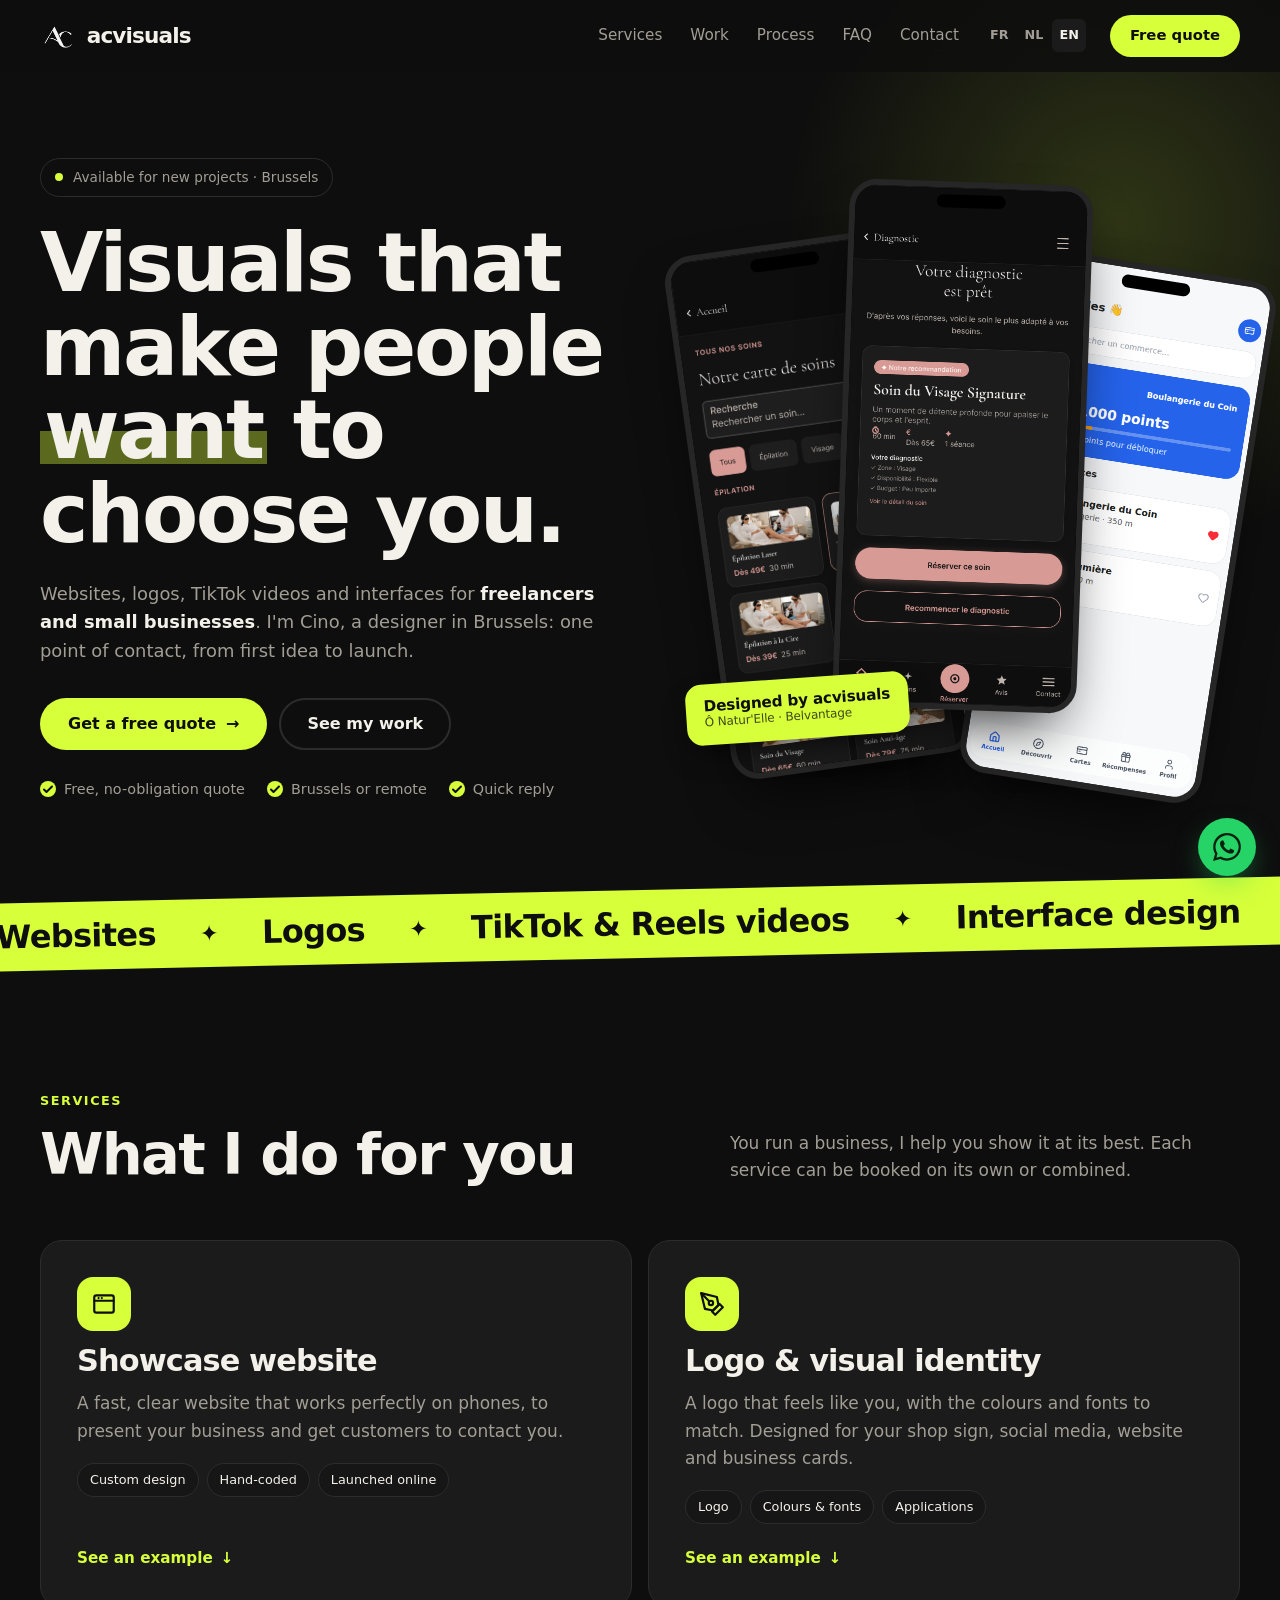
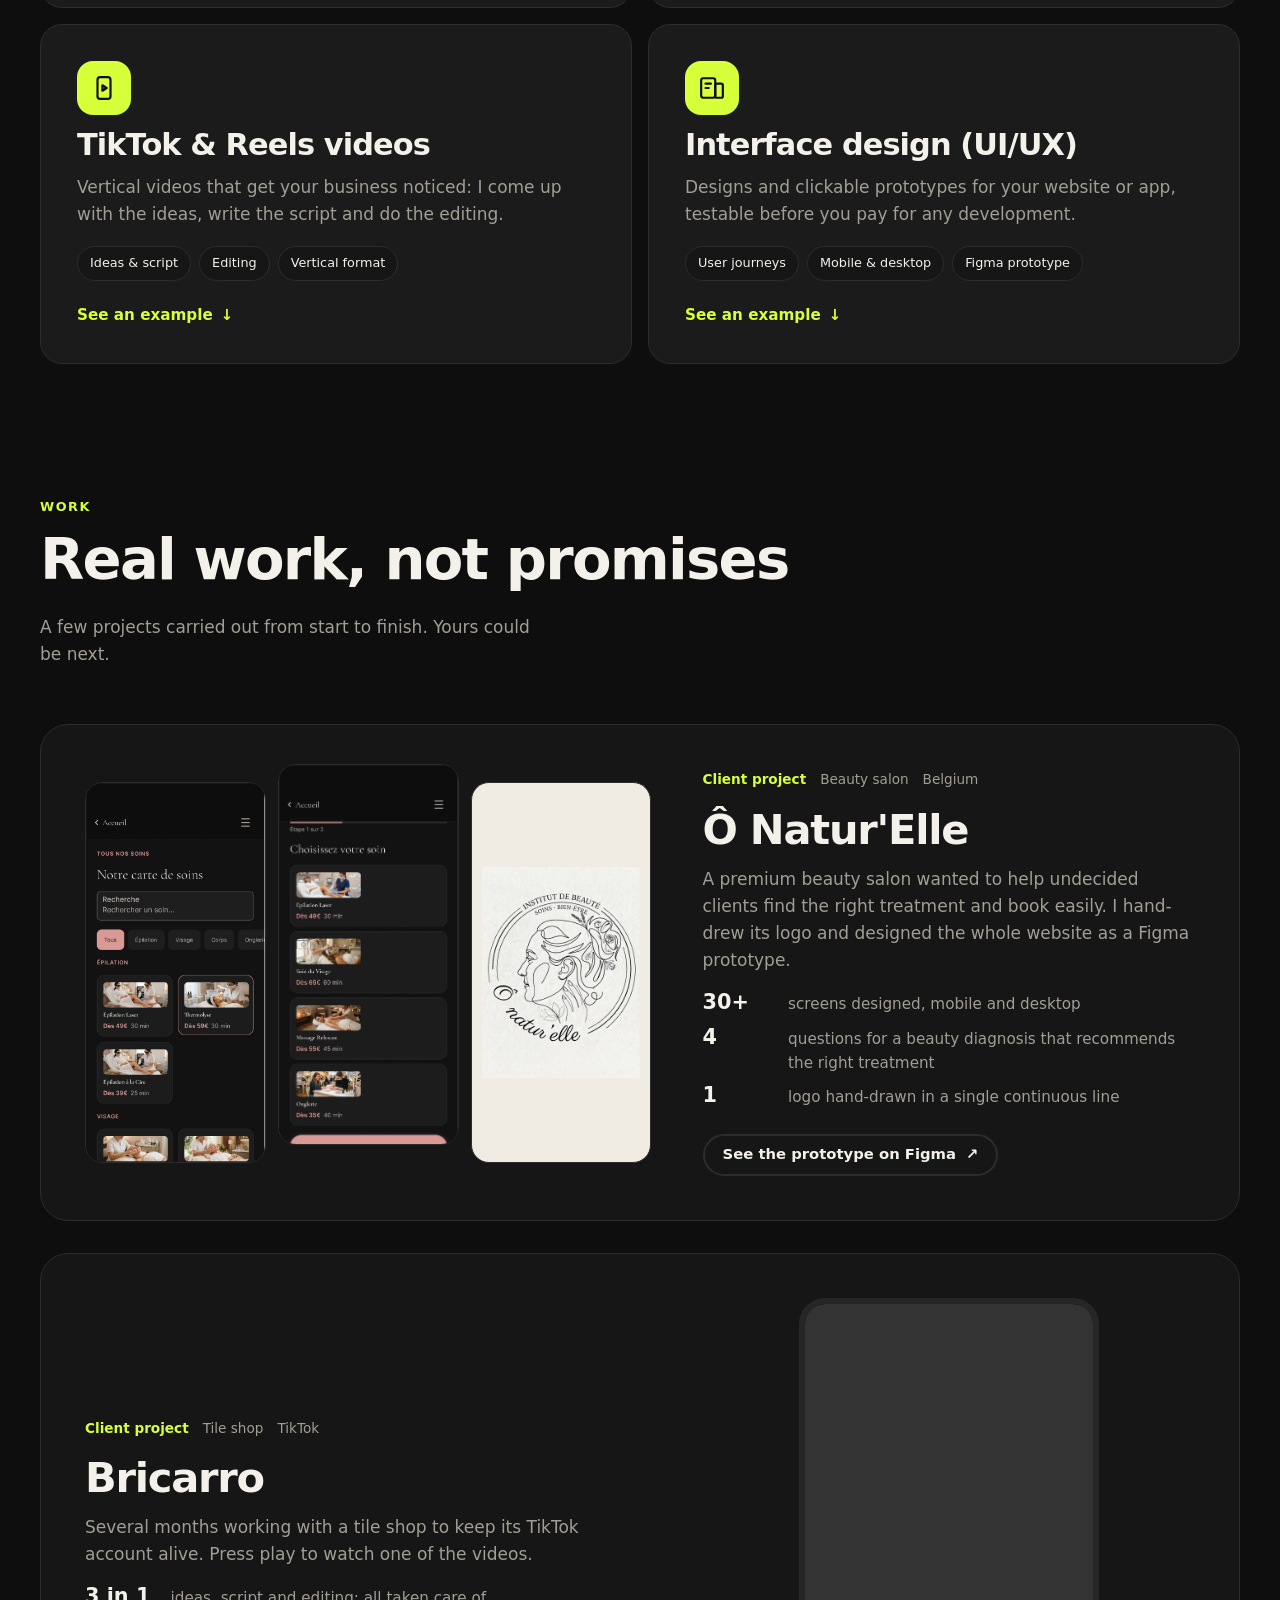
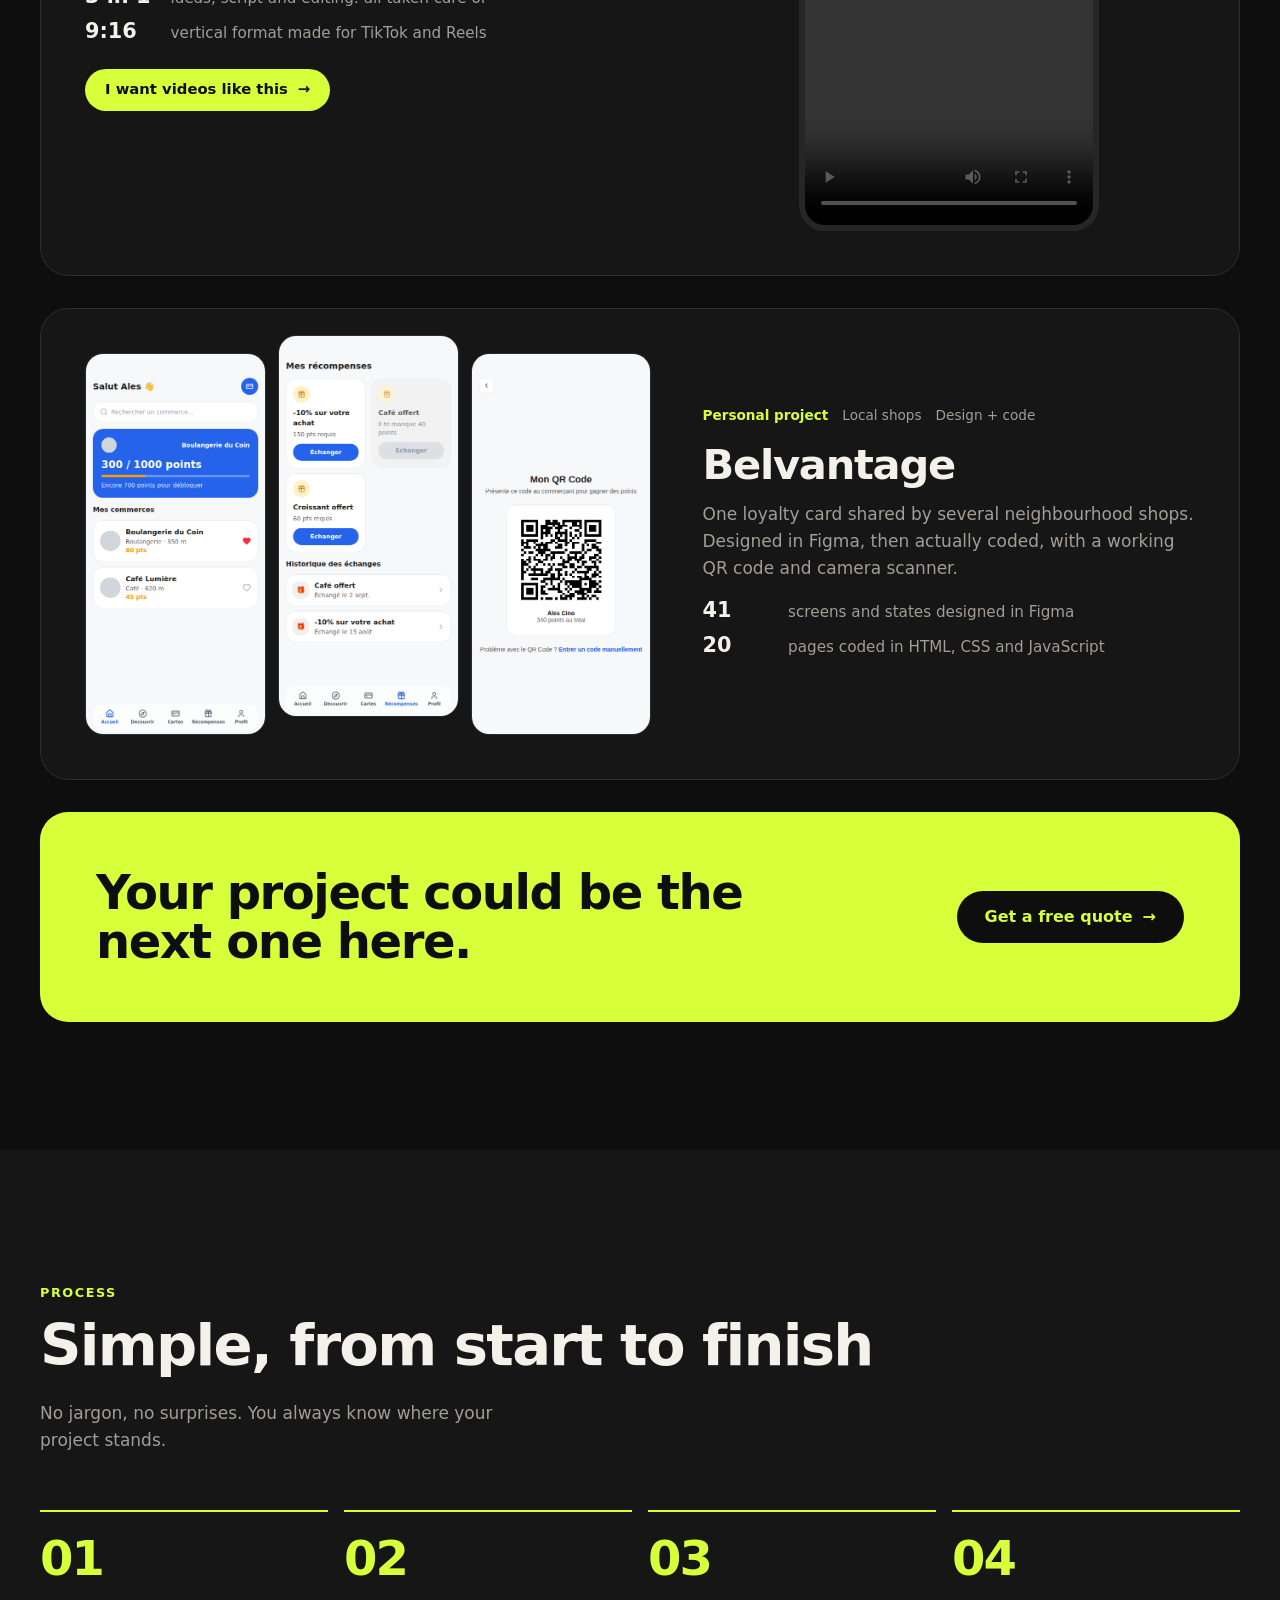
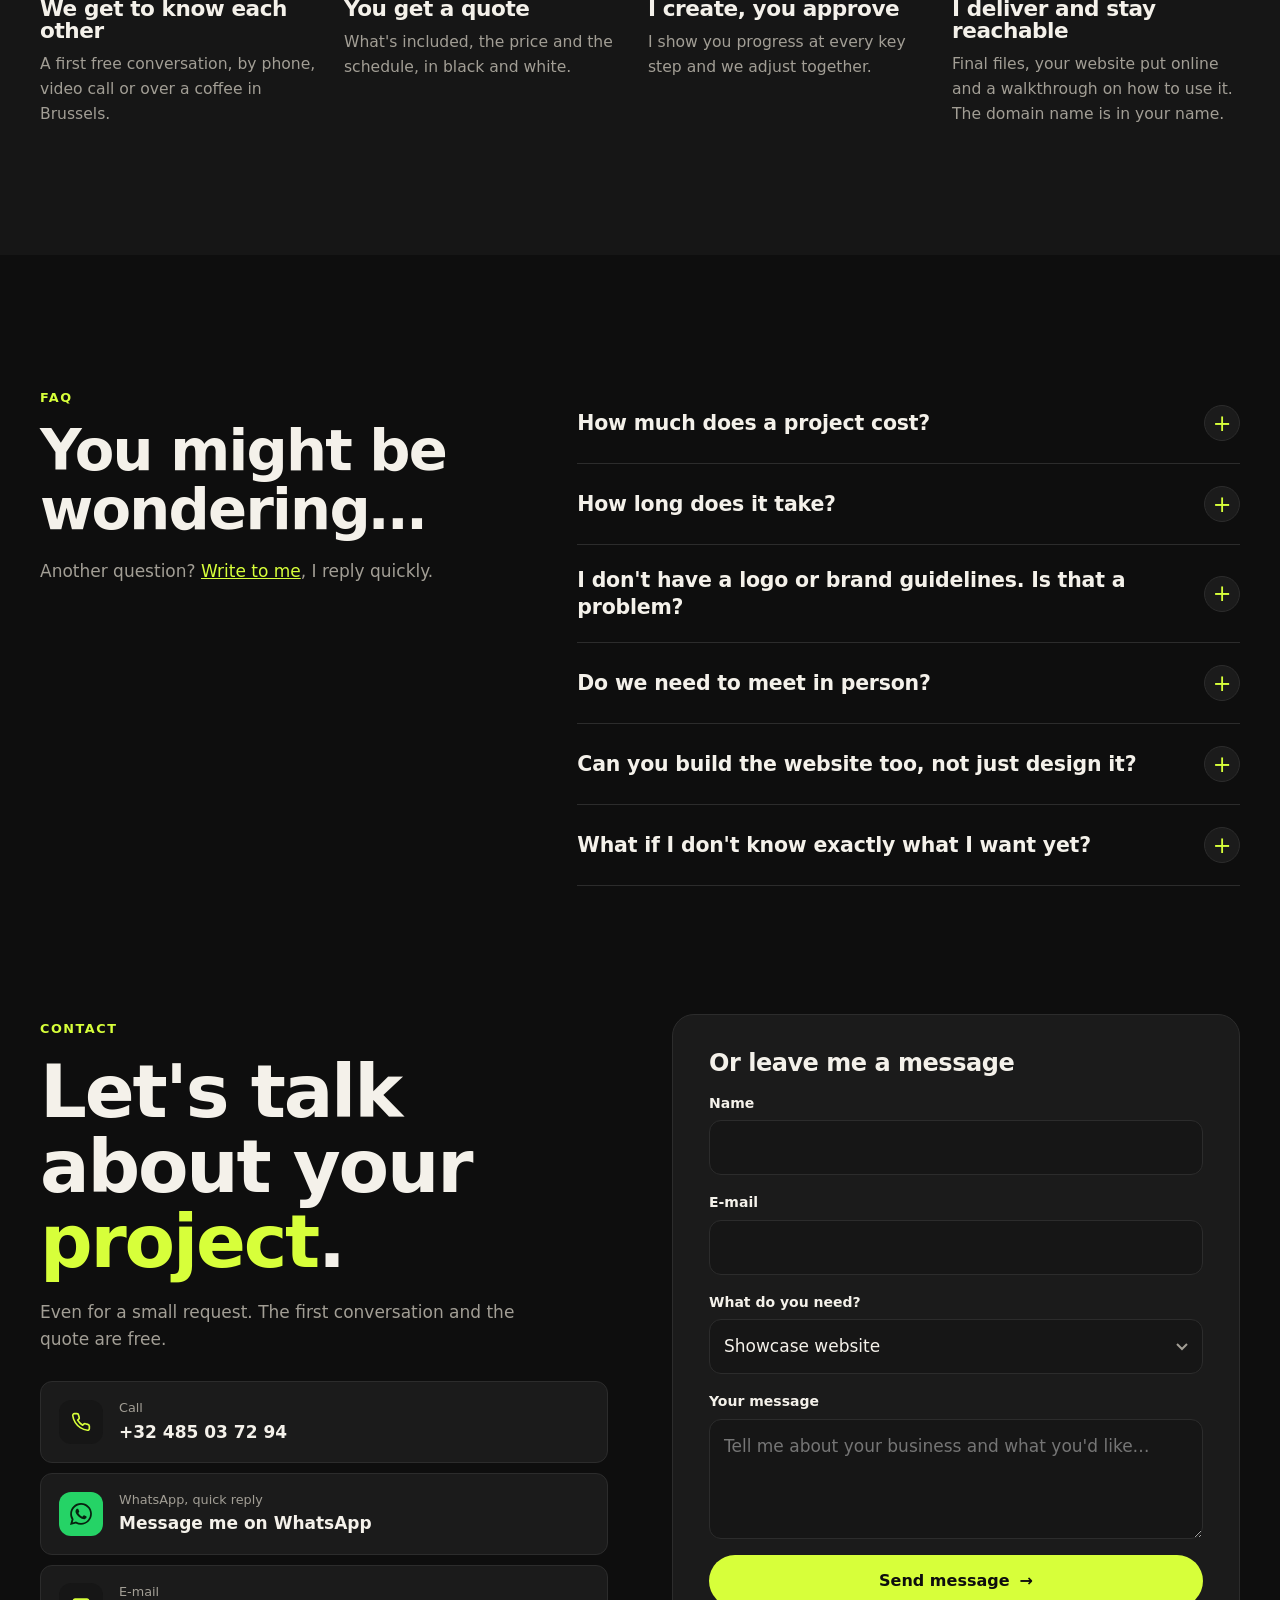
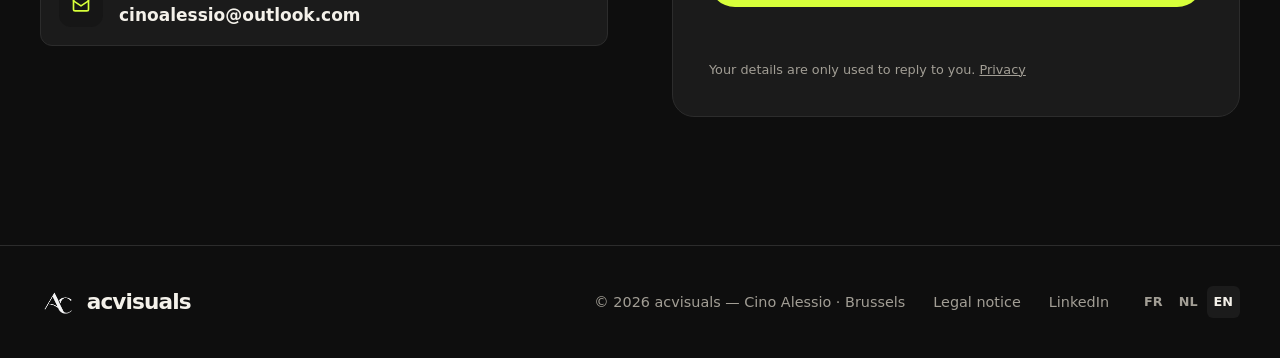
==== commit a8bbb72b: "Écrans au vrai format téléphone (carte des soins Ô Natur'Elle), encoche sur les cadres, vignettes de" ====
--- a/en/index.html
+++ b/en/index.html
@@ -117,7 +117,7 @@
       </div>
 
       <div class="collage" role="img" aria-label="Work samples: screens from Ô Natur'Elle and Belvantage">
-        <div class="phone p1"><img src="../img/onaturelle-accueil.png" width="393" height="514" alt=""></div>
+        <div class="phone p1"><img src="../img/onaturelle-liste-soins.png" width="275" height="1400" alt=""></div>
         <div class="phone p2"><img src="../img/onaturelle-diagnostic.png" width="393" height="861" alt=""></div>
         <div class="phone p3"><img src="../img/fidelite-accueil.png" width="420" height="900" alt=""></div>
         <span class="sticker">Designed by acvisuals<small>Ô Natur'Elle · Belvantage</small></span>
@@ -189,7 +189,7 @@
       <div class="works">
         <article class="work rv" id="w-onaturelle">
           <div class="work-media">
-            <div class="shot"><img src="../img/onaturelle-accueil.png" width="393" height="514" loading="lazy" alt="Ô Natur'Elle — home screen"></div>
+            <div class="shot"><img src="../img/onaturelle-liste-soins.png" width="275" height="1400" loading="lazy" alt="Ô Natur'Elle — treatment menu"></div>
             <div class="shot"><img src="../img/onaturelle-reservation.png" width="367" height="900" loading="lazy" alt="Ô Natur'Elle — 3-step booking"></div>
             <div class="shot logo"><img src="../img/onaturelle-logo.jpeg" width="768" height="1024" loading="lazy" alt="Ô Natur'Elle logo, hand-drawn"></div>
           </div>
--- a/ac.css
+++ b/ac.css
@@ -175,6 +175,11 @@
   transition: transform .5s var(--ease);
 }
 .phone img { width: 100%; height: 100%; object-fit: cover; object-position: top; }
+/* Encoche façon téléphone */
+.phone::before {
+  content: ""; position: absolute; z-index: 2; top: 7px; left: 50%; transform: translateX(-50%);
+  width: 30%; height: 13px; border-radius: 10px; background: #000;
+}
 .phone.p1 { left: 2%; top: 10%; transform: rotate(-8deg); z-index: 1; }
 .phone.p2 { left: 28%; top: 0; transform: rotate(2deg); z-index: 3; }
 .phone.p3 { right: 0; top: 14%; transform: rotate(9deg); z-index: 2; }
@@ -239,13 +244,14 @@
   flex: 1 1 0; min-width: 0; max-width: 200px; border-radius: 18px; overflow: hidden;
   border: 1px solid var(--line); background: #000; aspect-ratio: 9 / 19;
   transition: transform .5s var(--ease);
-}
-.work-media .shot img { width: 100%; height: 100%; object-fit: cover; object-position: top; }
+  position: relative;
+}
+.work-media .shot img { position: absolute; inset: 0; width: 100%; height: 100%; object-fit: cover; object-position: top; }
 .work-media .shot:nth-child(2) { transform: translateY(-18px); }
 .work:hover .work-media .shot:nth-child(1) { transform: translateY(-6px) rotate(-2deg); }
 .work:hover .work-media .shot:nth-child(3) { transform: translateY(-6px) rotate(2deg); }
-.shot.logo { background: #F1ECE3; display: grid; place-items: center; padding: 10px; }
-.shot.logo img { object-fit: contain; object-position: center; }
+.shot.logo { background: #F1ECE3; }
+.work-media .shot.logo img { inset: 10px; width: calc(100% - 20px); height: calc(100% - 20px); object-fit: contain; object-position: center; }
 .video-phone { width: min(300px, 100%); aspect-ratio: 9 / 16; border-radius: 26px; overflow: hidden; border: 6px solid #262626; background: #000; }
 .video-phone video { width: 100%; height: 100%; object-fit: cover; }
 .work-meta { font-size: .85rem; color: var(--muted); display: flex; flex-wrap: wrap; gap: 6px 14px; margin-bottom: 14px; }
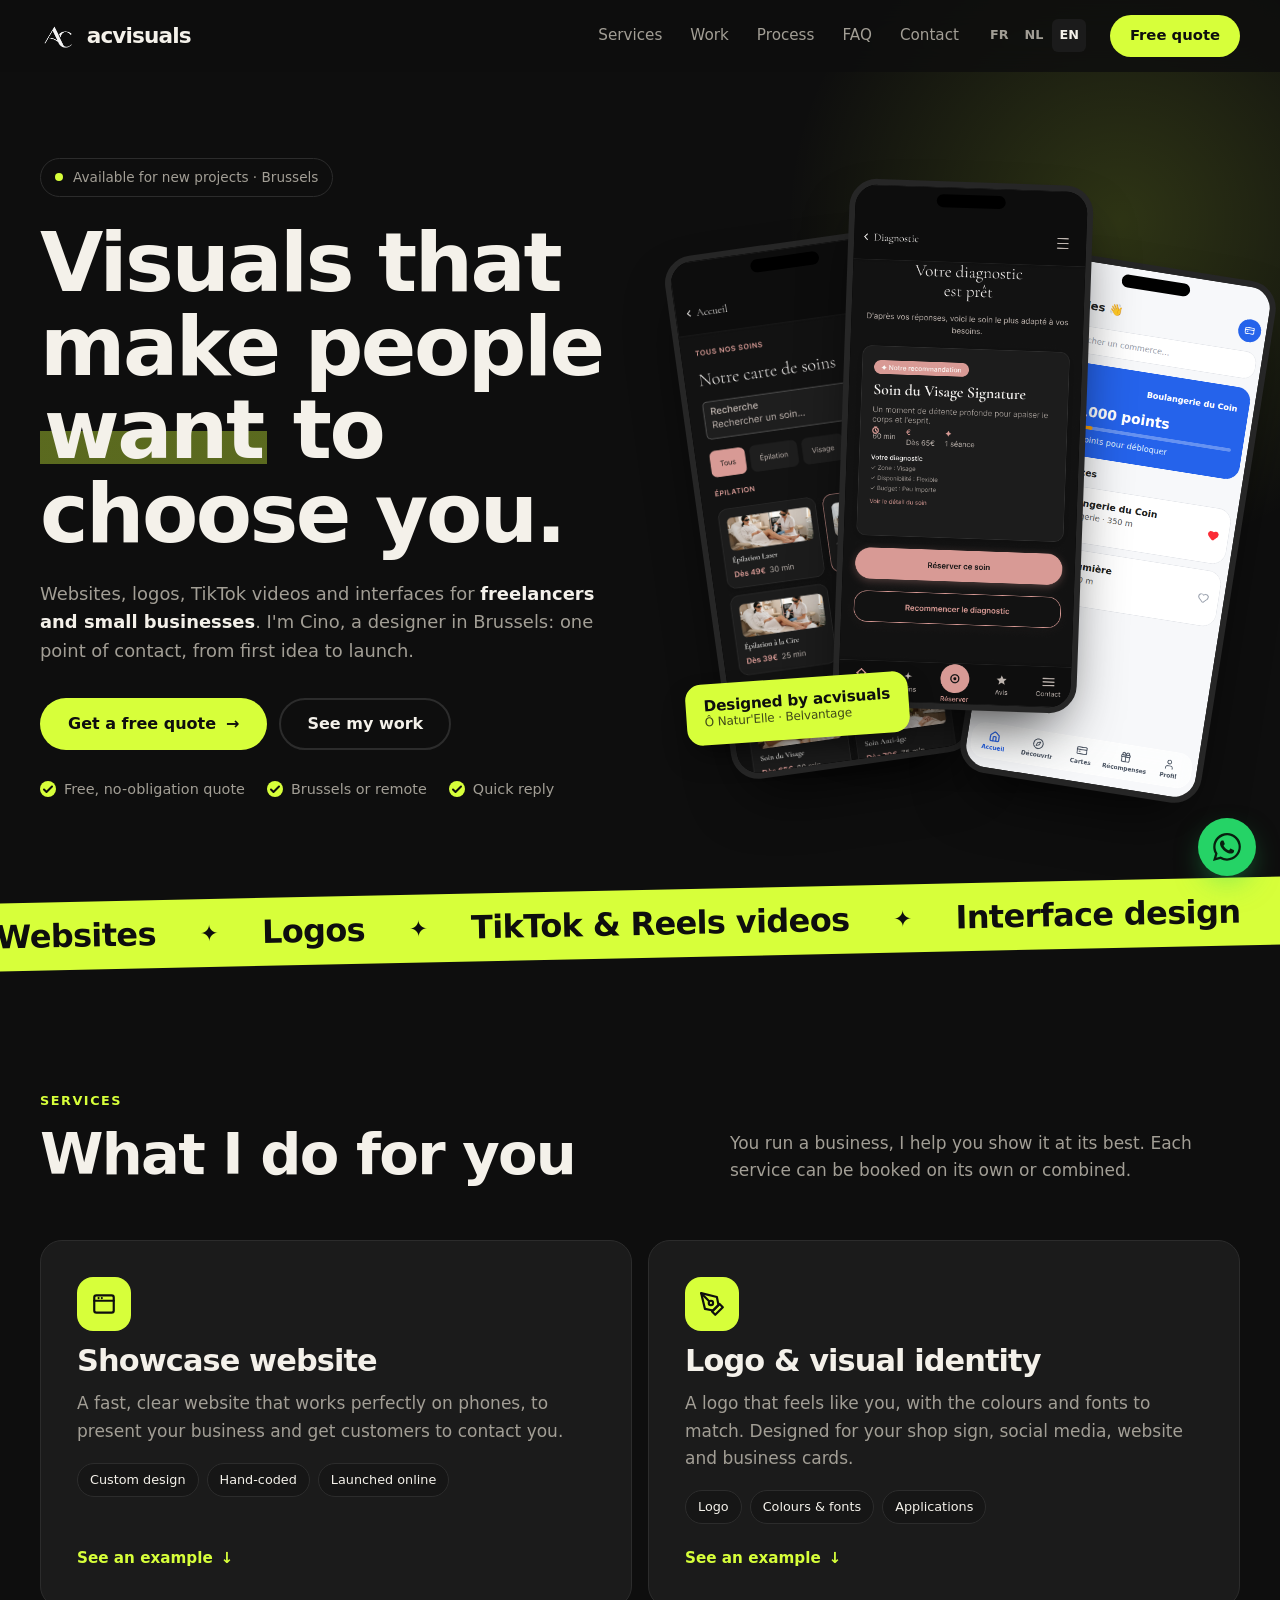
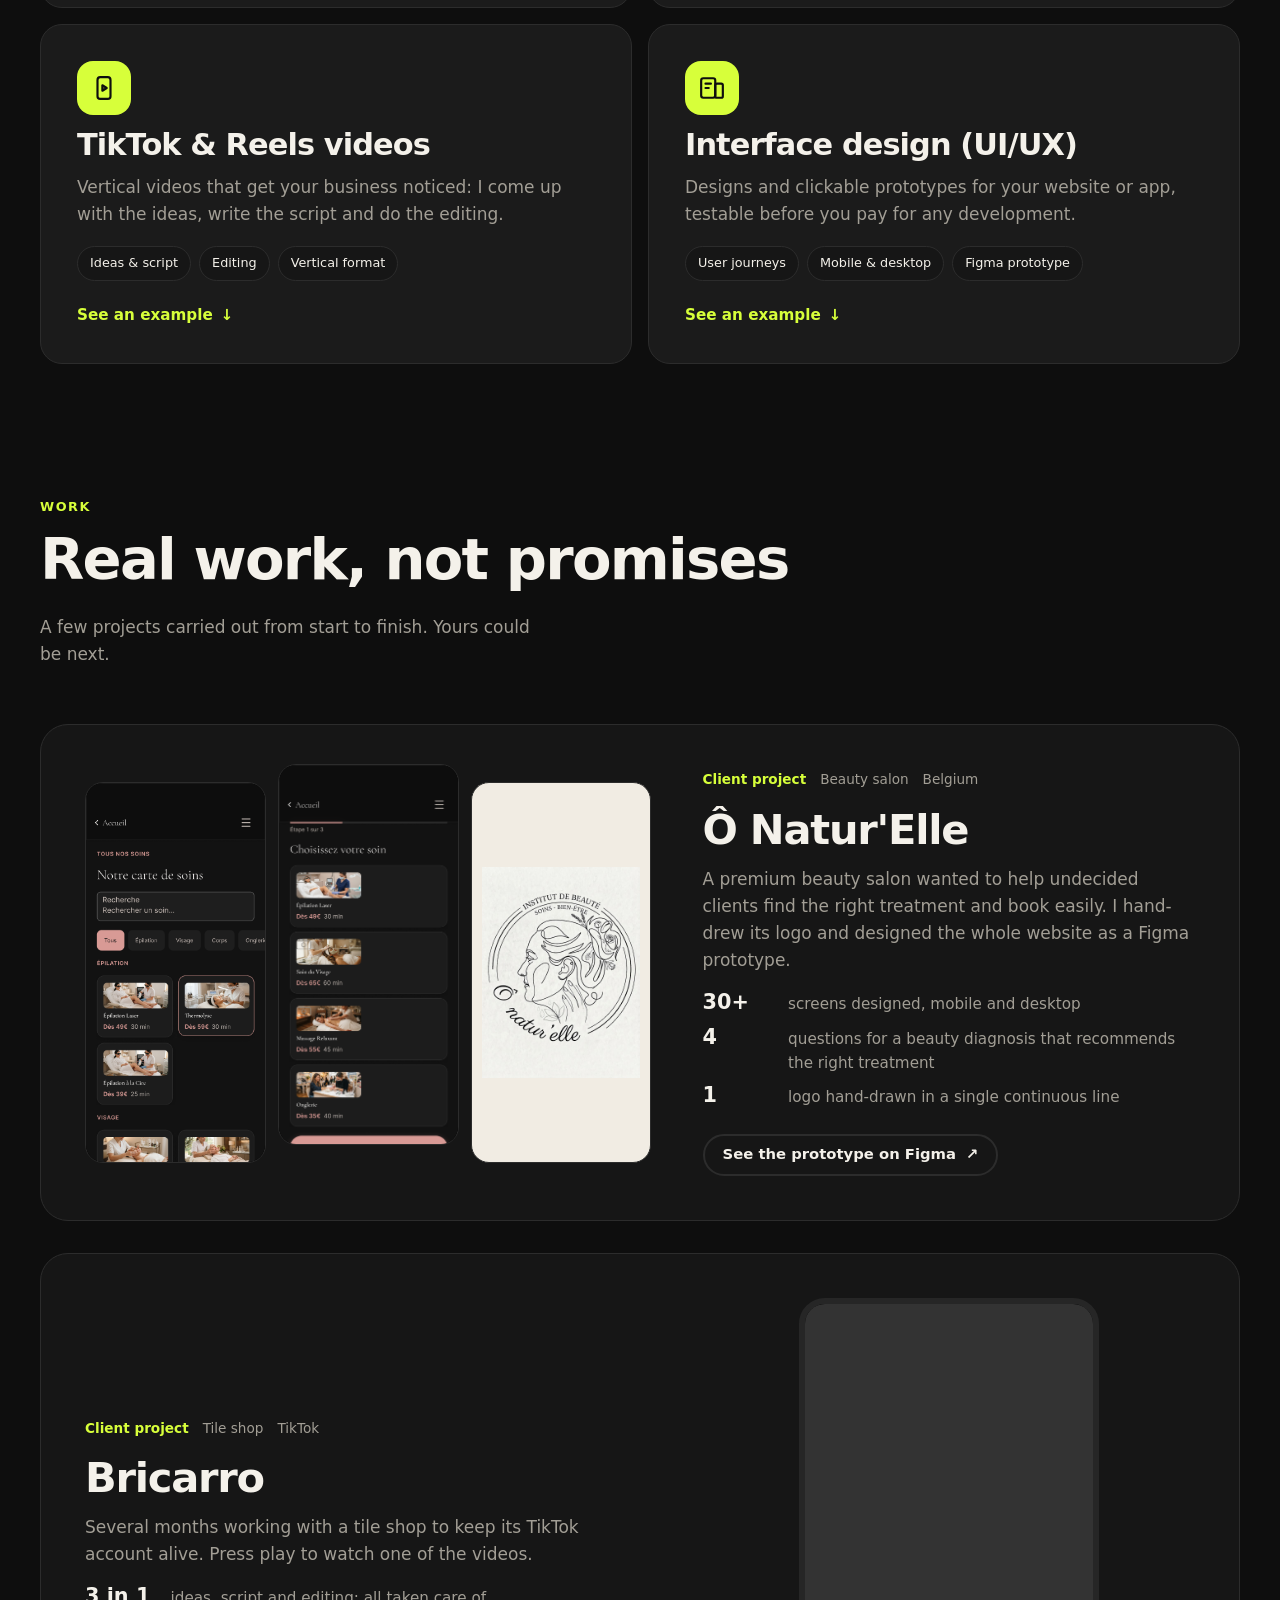
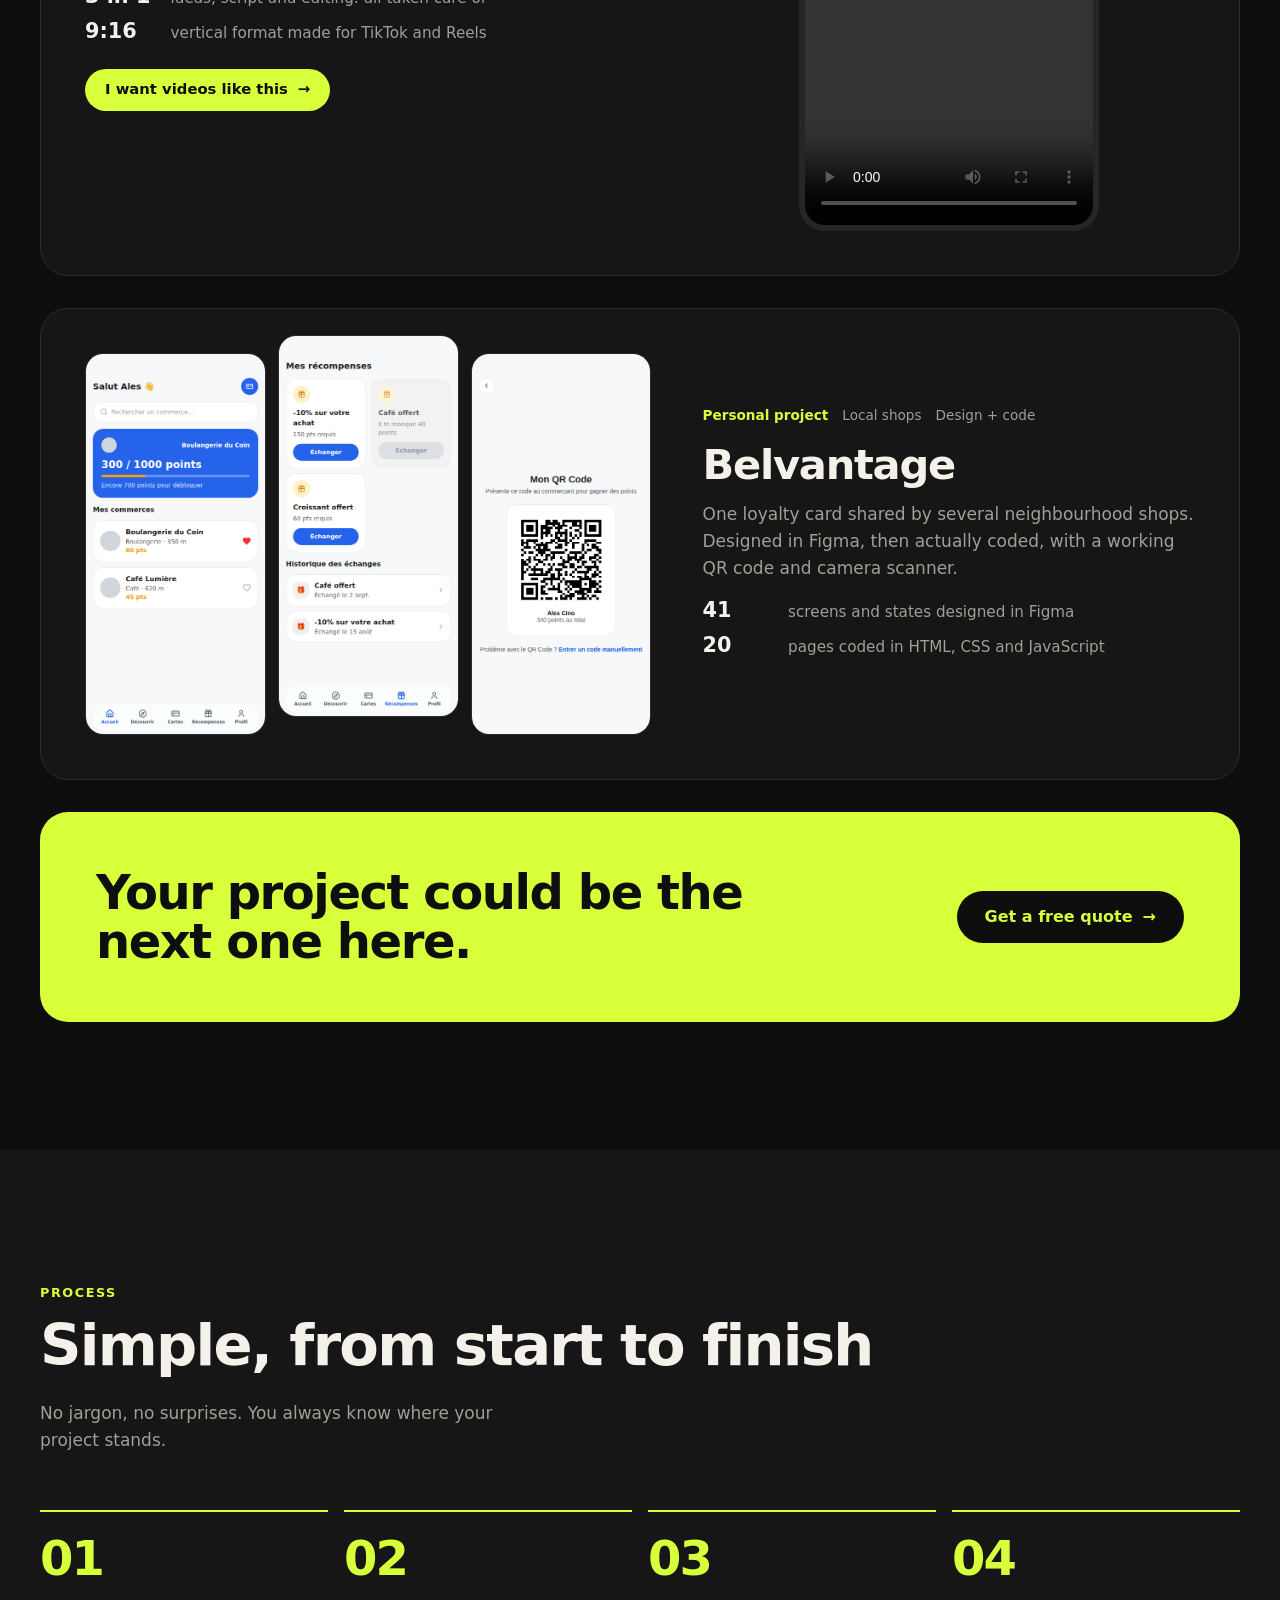
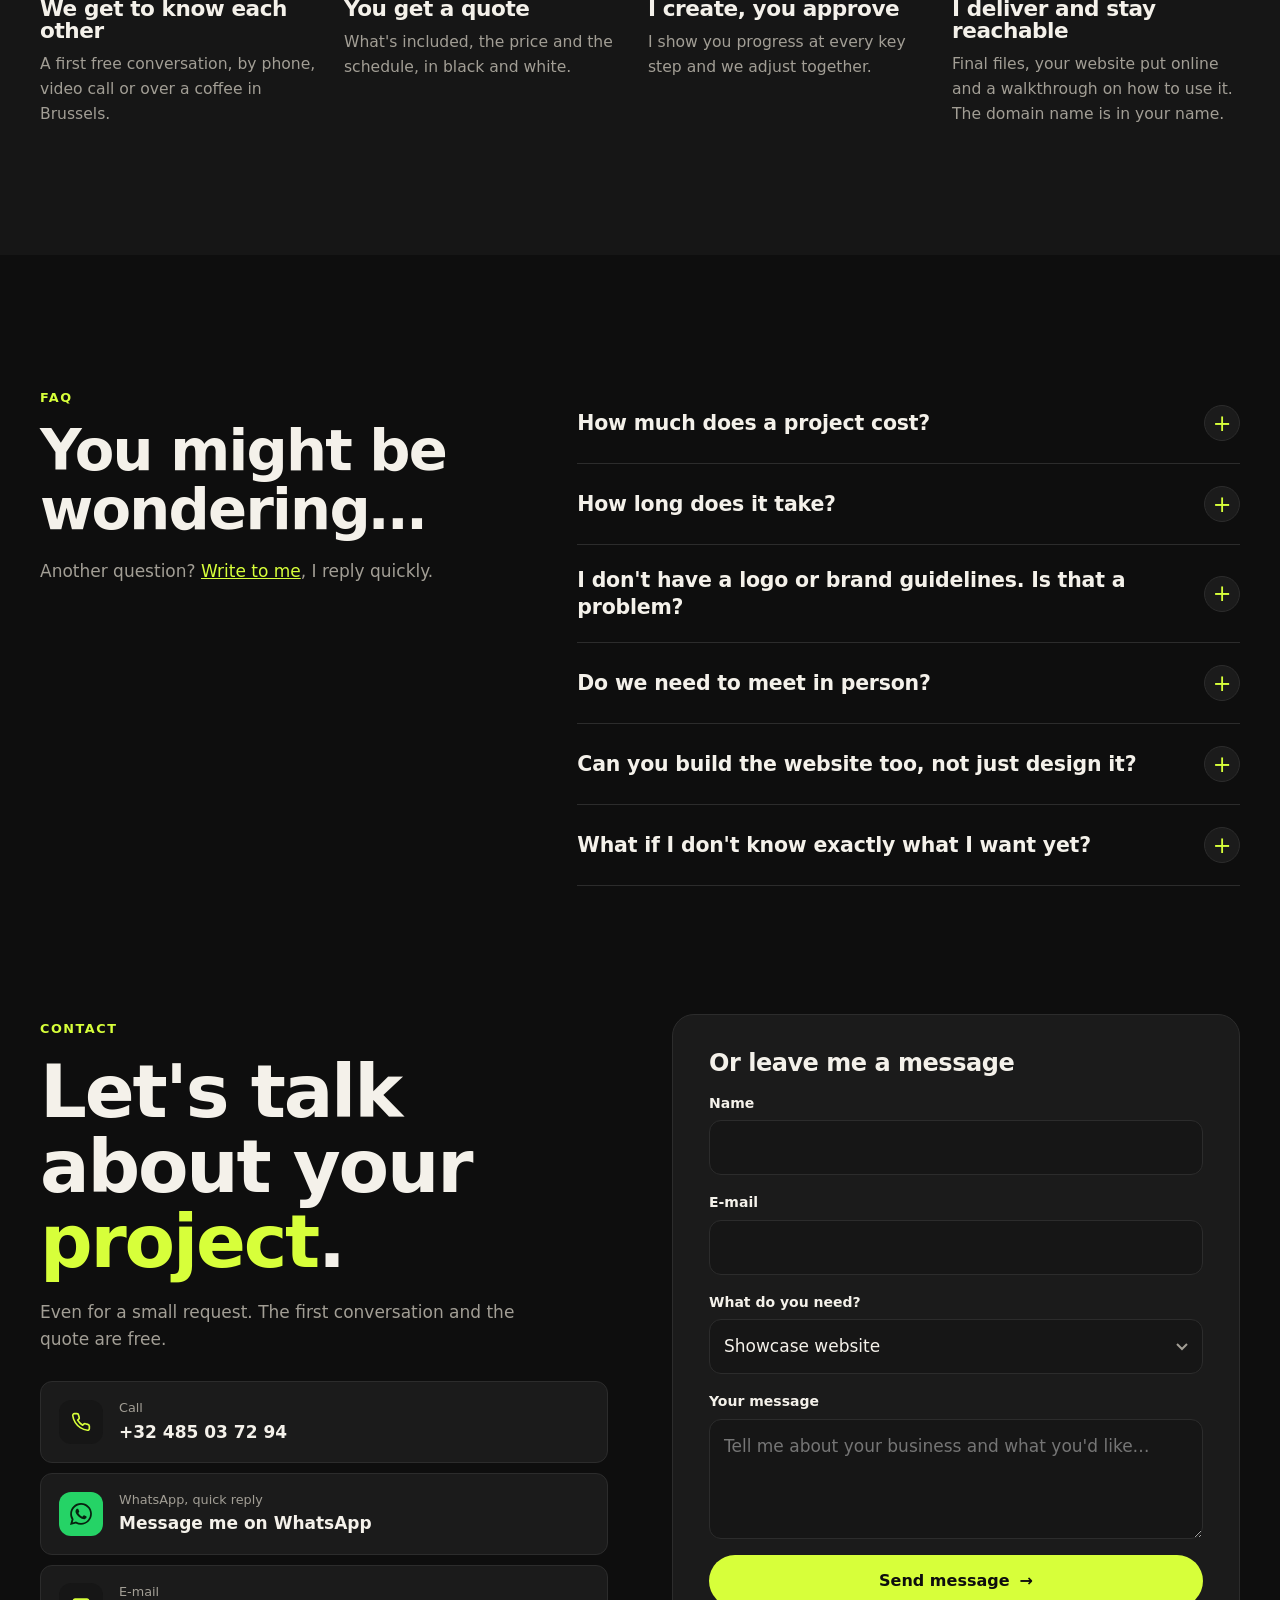
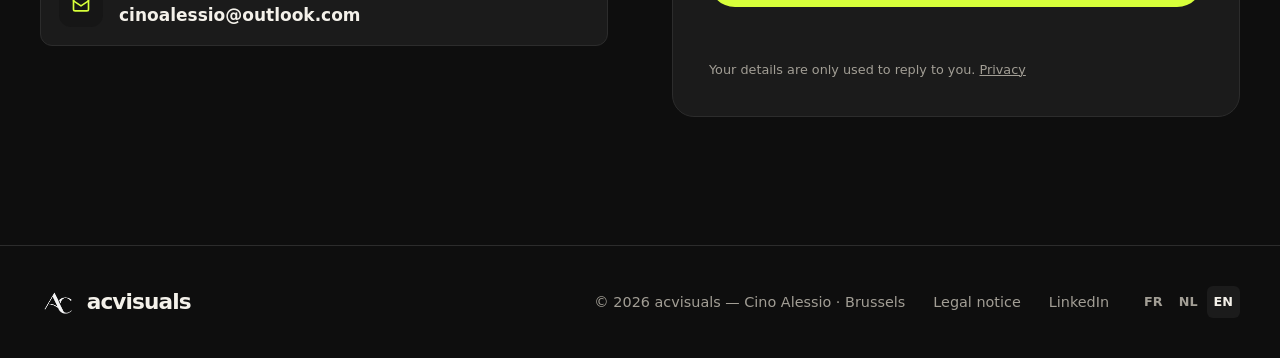
==== commit f476976c: "Images Ô Natur'Elle : suppression d'une ligne claire sur le bord droit Co-Authored-By: Claude Opus 5" ====
--- a/en/index.html
+++ b/en/index.html
@@ -117,7 +117,7 @@
       </div>
 
       <div class="collage" role="img" aria-label="Work samples: screens from Ô Natur'Elle and Belvantage">
-        <div class="phone p1"><img src="../img/onaturelle-liste-soins.png" width="275" height="1400" alt=""></div>
+        <div class="phone p1"><img src="../img/onaturelle-liste-soins.png" width="274" height="1400" alt=""></div>
         <div class="phone p2"><img src="../img/onaturelle-diagnostic.png" width="393" height="861" alt=""></div>
         <div class="phone p3"><img src="../img/fidelite-accueil.png" width="420" height="900" alt=""></div>
         <span class="sticker">Designed by acvisuals<small>Ô Natur'Elle · Belvantage</small></span>
@@ -189,8 +189,8 @@
       <div class="works">
         <article class="work rv" id="w-onaturelle">
           <div class="work-media">
-            <div class="shot"><img src="../img/onaturelle-liste-soins.png" width="275" height="1400" loading="lazy" alt="Ô Natur'Elle — treatment menu"></div>
-            <div class="shot"><img src="../img/onaturelle-reservation.png" width="367" height="900" loading="lazy" alt="Ô Natur'Elle — 3-step booking"></div>
+            <div class="shot"><img src="../img/onaturelle-liste-soins.png" width="274" height="1400" loading="lazy" alt="Ô Natur'Elle — treatment menu"></div>
+            <div class="shot"><img src="../img/onaturelle-reservation.png" width="366" height="900" loading="lazy" alt="Ô Natur'Elle — 3-step booking"></div>
             <div class="shot logo"><img src="../img/onaturelle-logo.jpeg" width="768" height="1024" loading="lazy" alt="Ô Natur'Elle logo, hand-drawn"></div>
           </div>
           <div>
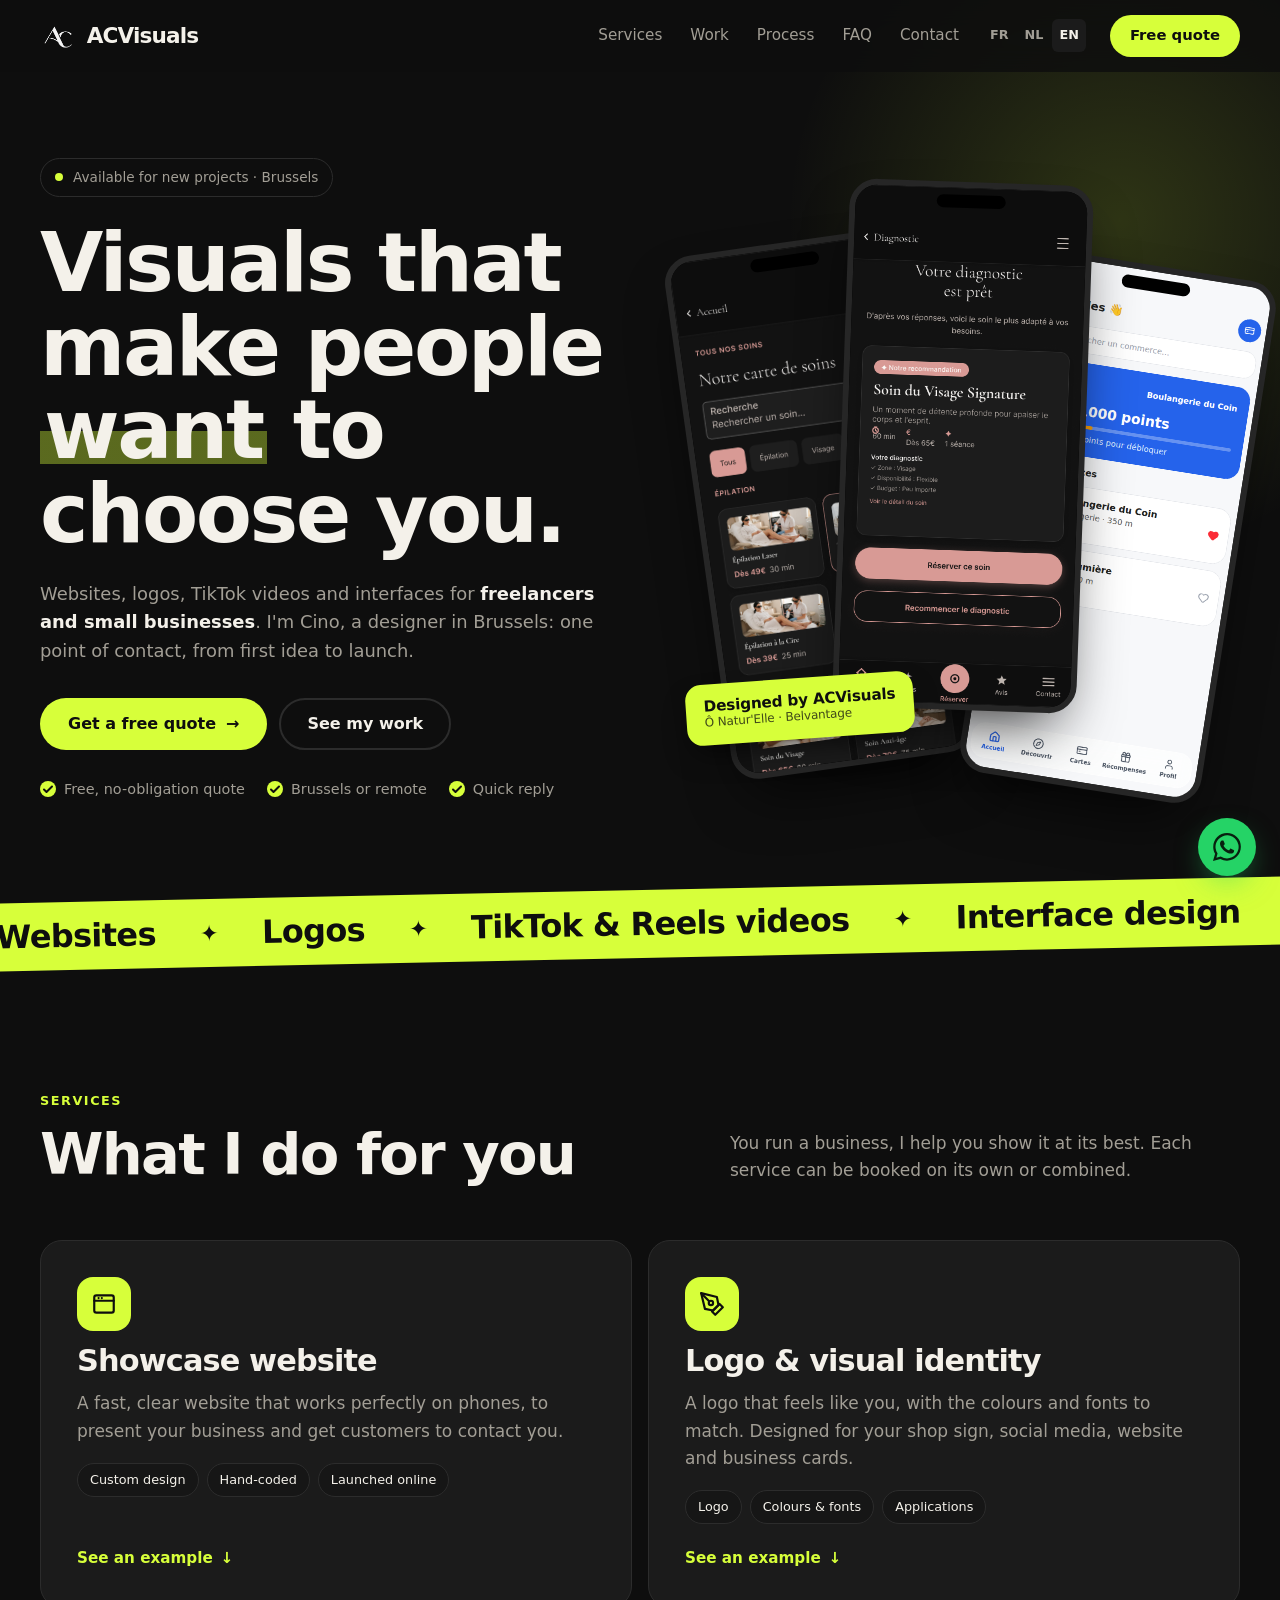
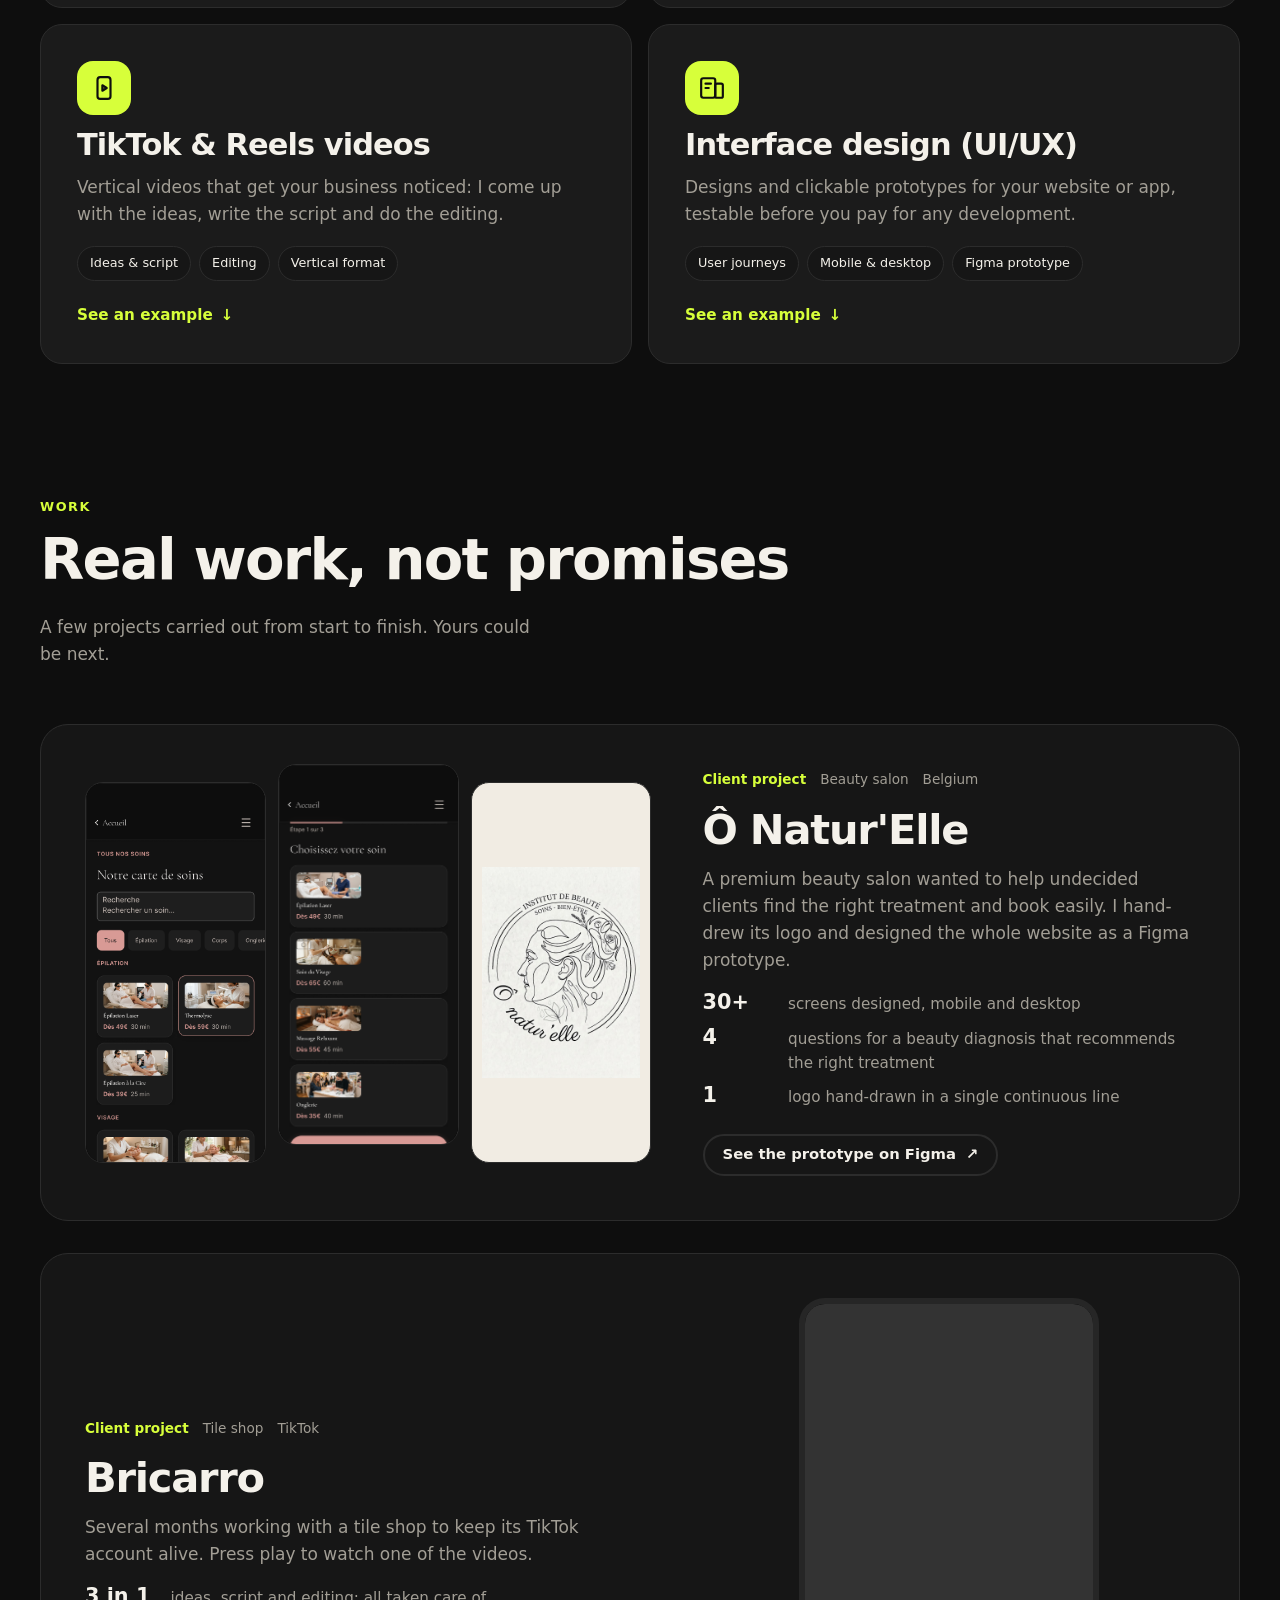
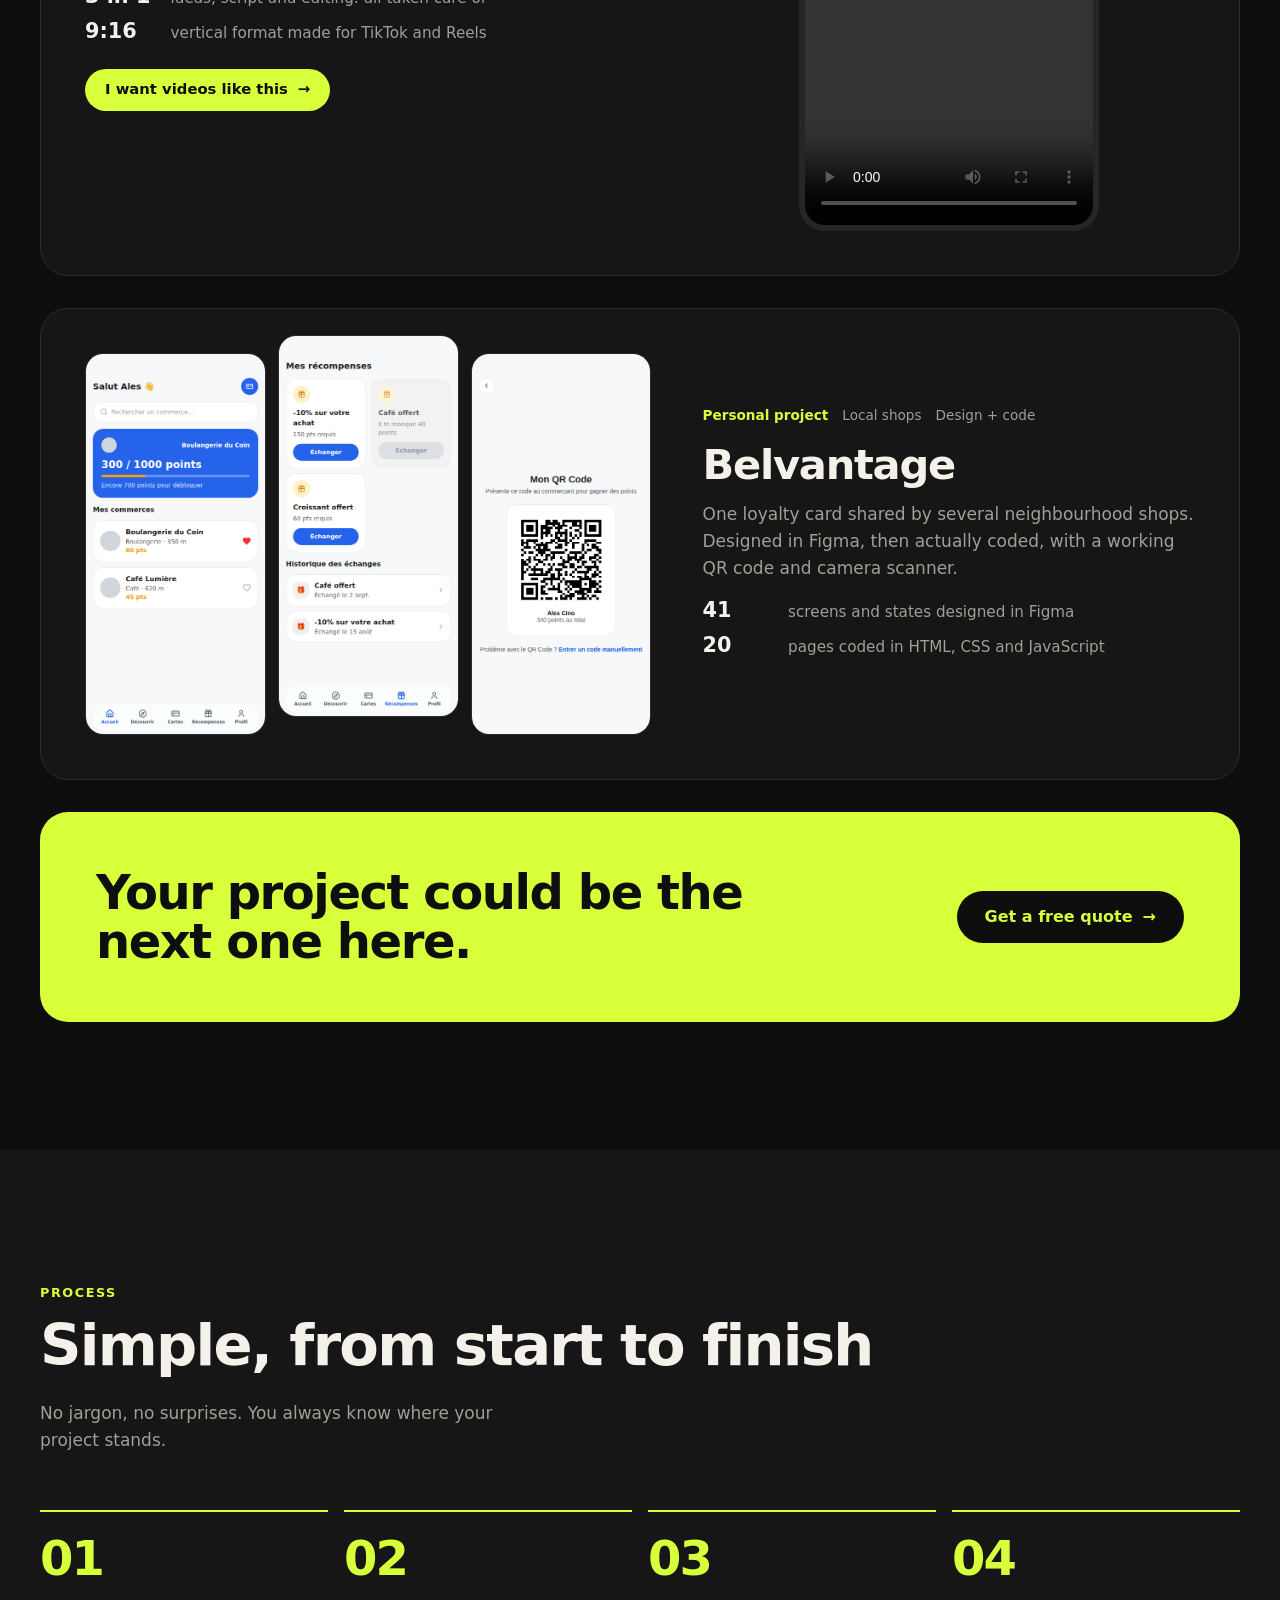
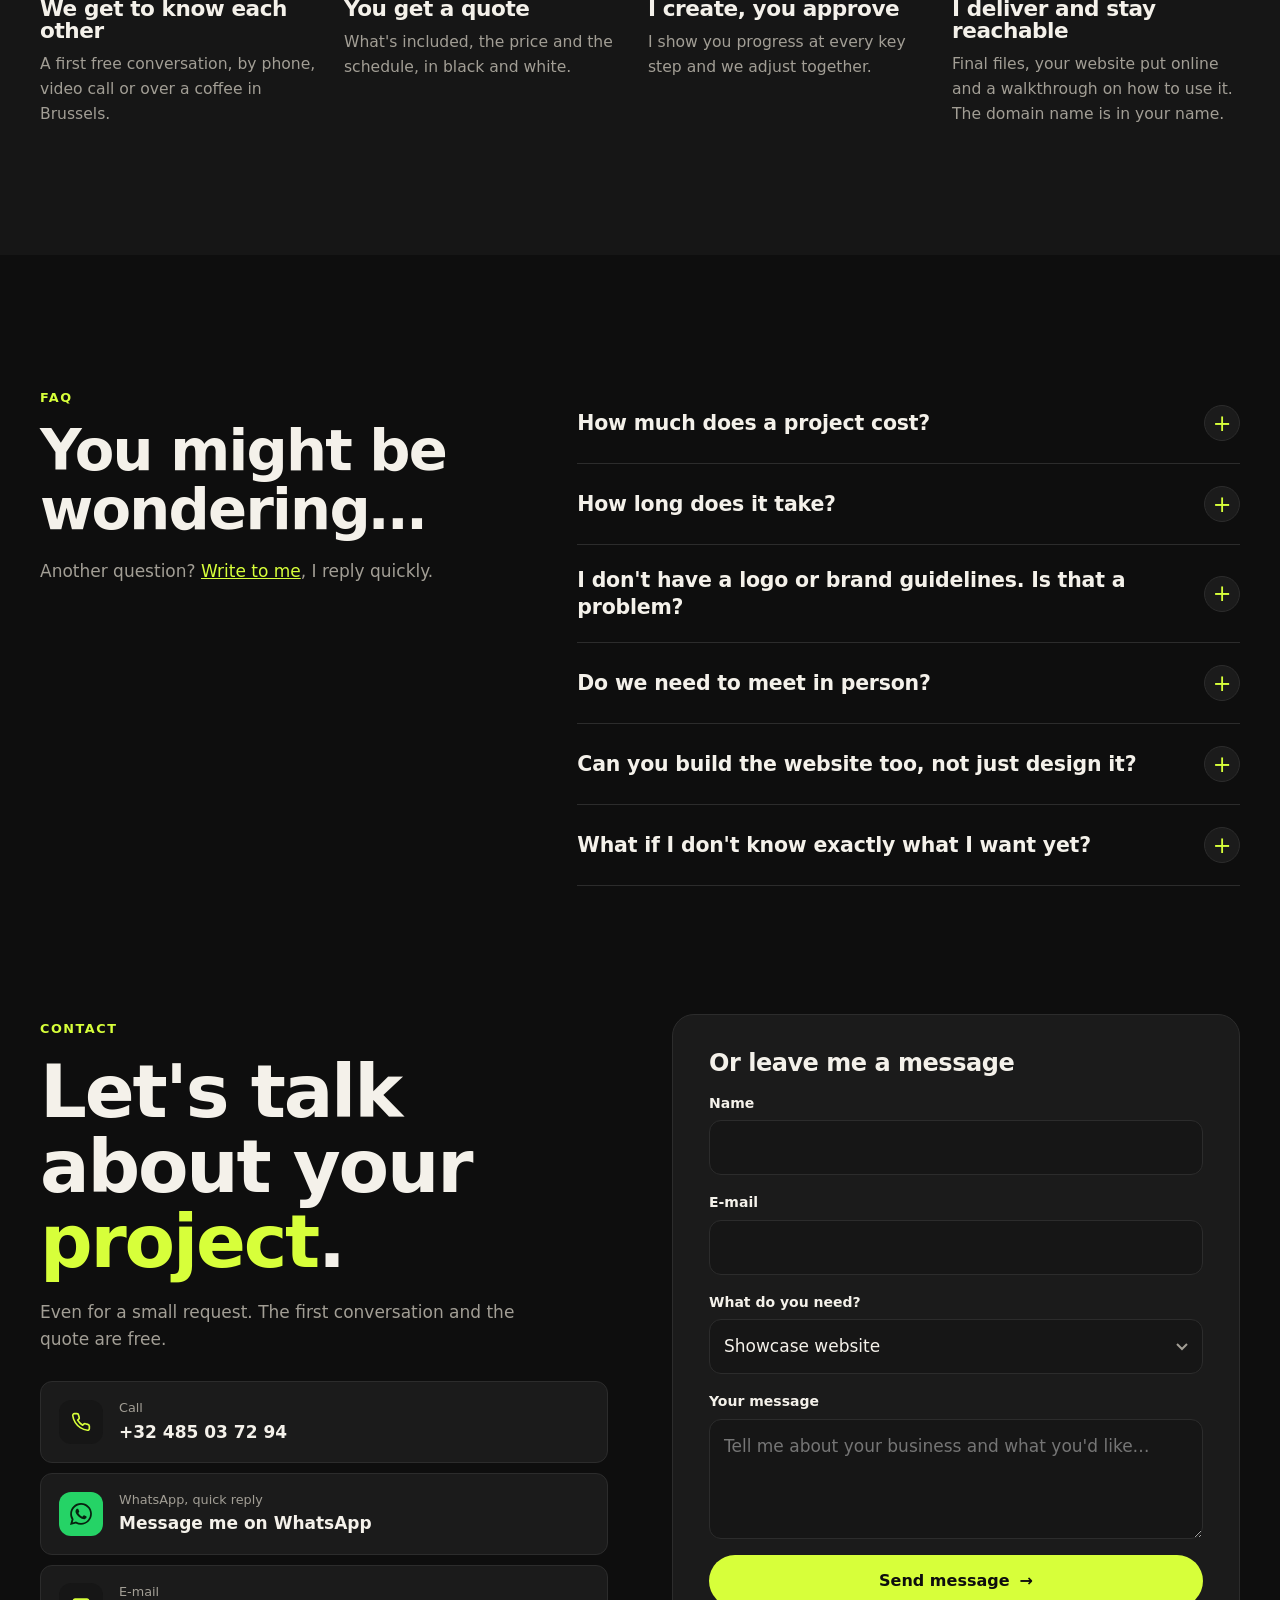
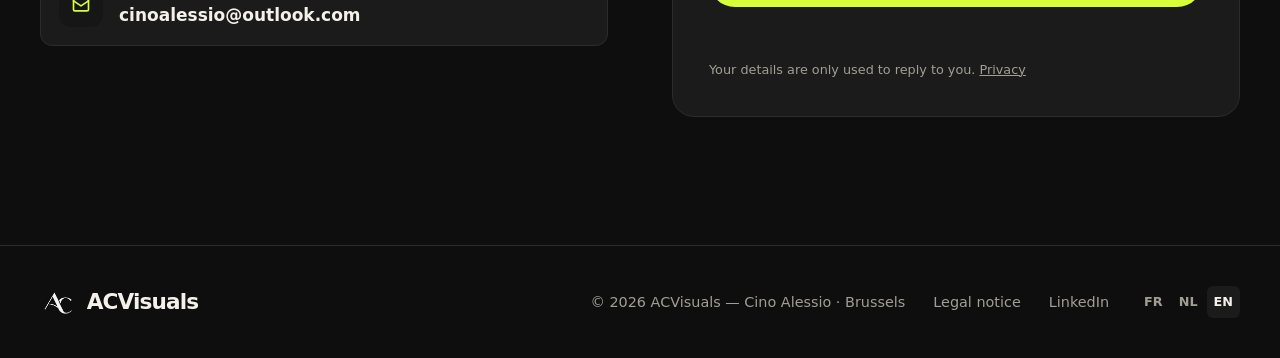
==== commit eb21f1f0: "Nom de la marque écrit ACVisuals partout (FR, NL, EN) Co-Authored-By: Claude Opus 5.5 <noreply@anthr" ====
--- a/en/index.html
+++ b/en/index.html
@@ -3,40 +3,40 @@
 <head>
 <meta charset="UTF-8">
 <meta name="viewport" content="width=device-width, initial-scale=1.0, viewport-fit=cover">
-<title>acvisuals — Websites, logos &amp; videos in Brussels</title>
-<meta name="description" content="acvisuals, a design studio in Brussels: showcase websites, logos and visual identity, TikTok and Reels videos, interface design. For freelancers and small businesses. Free quote.">
+<title>ACVisuals — Websites, logos &amp; videos in Brussels</title>
+<meta name="description" content="ACVisuals, a design studio in Brussels: showcase websites, logos and visual identity, TikTok and Reels videos, interface design. For freelancers and small businesses. Free quote.">
 <meta name="robots" content="index, follow">
 <meta name="color-scheme" content="dark">
 <meta name="theme-color" content="#0E0E0E">
 <meta http-equiv="Content-Security-Policy" content="default-src 'self'; script-src 'self'; style-src 'self' 'unsafe-inline' https://fonts.googleapis.com; font-src https://fonts.gstatic.com; img-src 'self' data:; media-src 'self'; connect-src https://api.web3forms.com; object-src 'none'; base-uri 'self'; form-action 'self';">
 <meta name="referrer" content="strict-origin-when-cross-origin">
-<link rel="canonical" href="https://alessio29-git.github.io/acvisuals/en/">
-<link rel="alternate" hreflang="fr" href="https://alessio29-git.github.io/acvisuals/">
-<link rel="alternate" hreflang="nl" href="https://alessio29-git.github.io/acvisuals/nl/">
-<link rel="alternate" hreflang="en" href="https://alessio29-git.github.io/acvisuals/en/">
-<link rel="alternate" hreflang="x-default" href="https://alessio29-git.github.io/acvisuals/">
-<meta property="og:title" content="acvisuals — Websites, logos &amp; videos in Brussels">
+<link rel="canonical" href="https://alessio29-git.github.io/ACVisuals/en/">
+<link rel="alternate" hreflang="fr" href="https://alessio29-git.github.io/ACVisuals/">
+<link rel="alternate" hreflang="nl" href="https://alessio29-git.github.io/ACVisuals/nl/">
+<link rel="alternate" hreflang="en" href="https://alessio29-git.github.io/ACVisuals/en/">
+<link rel="alternate" hreflang="x-default" href="https://alessio29-git.github.io/ACVisuals/">
+<meta property="og:title" content="ACVisuals — Websites, logos &amp; videos in Brussels">
 <meta property="og:description" content="Websites, logos, TikTok videos and interfaces for freelancers and small businesses. One point of contact, from idea to launch. Free quote.">
 <meta property="og:type" content="website">
-<meta property="og:url" content="https://alessio29-git.github.io/acvisuals/en/">
-<meta property="og:image" content="https://alessio29-git.github.io/acvisuals/img/og-logo.png">
+<meta property="og:url" content="https://alessio29-git.github.io/ACVisuals/en/">
+<meta property="og:image" content="https://alessio29-git.github.io/ACVisuals/img/og-logo.png">
 <meta property="og:image:width" content="1200">
 <meta property="og:image:height" content="630">
-<meta property="og:image:alt" content="Logo AC — acvisuals">
+<meta property="og:image:alt" content="Logo AC — ACVisuals">
 <meta property="og:locale" content="en_GB">
 <meta name="twitter:card" content="summary_large_image">
-<meta name="twitter:image" content="https://alessio29-git.github.io/acvisuals/img/og-logo.png">
+<meta name="twitter:image" content="https://alessio29-git.github.io/ACVisuals/img/og-logo.png">
 <link rel="icon" href="../favicon.svg" type="image/svg+xml">
 <script type="application/ld+json">
 {
   "@context": "https://schema.org",
   "@type": "ProfessionalService",
-  "name": "acvisuals",
+  "name": "ACVisuals",
   "description": "Showcase websites, logos and visual identity, social media videos and interface design. Based in Brussels, on site or remote.",
-  "url": "https://alessio29-git.github.io/acvisuals/",
+  "url": "https://alessio29-git.github.io/ACVisuals/",
   "telephone": "+32485037294",
   "email": "cinoalessio@outlook.com",
-  "image": "https://alessio29-git.github.io/acvisuals/img/og-logo.png",
+  "image": "https://alessio29-git.github.io/ACVisuals/img/og-logo.png",
   "address": { "@type": "PostalAddress", "addressLocality": "Brussels", "addressCountry": "BE" },
   "areaServed": { "@type": "City", "name": "Brussels" },
   "founder": { "@type": "Person", "name": "Cino Alessio" },
@@ -53,9 +53,9 @@
 
 <header class="header">
   <div class="wrap">
-    <a href="#top" class="brand" aria-label="acvisuals — back to top">
+    <a href="#top" class="brand" aria-label="ACVisuals — back to top">
       <img src="../img/ac-logo.png" width="573" height="468" alt="">
-      <span>acvisuals</span>
+      <span>ACVisuals</span>
     </a>
     <nav class="nav" aria-label="Main navigation">
       <a href="#services">Services</a>
@@ -87,7 +87,7 @@
   <div class="m-actions">
     <a href="#contact" class="btn btn-accent">Get a free quote</a>
     <a href="tel:+32485037294" class="btn btn-line">Call +32 485 03 72 94</a>
-    <a href="https://wa.me/32485037294?text=Hi%20Cino%2C%20I%27m%20contacting%20you%20from%20acvisuals%20about%20a%20project." class="btn btn-wa" target="_blank" rel="noopener noreferrer">Message on WhatsApp</a>
+    <a href="https://wa.me/32485037294?text=Hi%20Cino%2C%20I%27m%20contacting%20you%20from%20ACVisuals%20about%20a%20project." class="btn btn-wa" target="_blank" rel="noopener noreferrer">Message on WhatsApp</a>
   </div>
   <nav class="langs" aria-label="Langue · Taal · Language">
     <a href="../index.html" hreflang="fr" lang="fr">FR</a>
@@ -120,7 +120,7 @@
         <div class="phone p1"><img src="../img/onaturelle-liste-soins.png" width="274" height="1400" alt=""></div>
         <div class="phone p2"><img src="../img/onaturelle-diagnostic.png" width="393" height="861" alt=""></div>
         <div class="phone p3"><img src="../img/fidelite-accueil.png" width="420" height="900" alt=""></div>
-        <span class="sticker">Designed by acvisuals<small>Ô Natur'Elle · Belvantage</small></span>
+        <span class="sticker">Designed by ACVisuals<small>Ô Natur'Elle · Belvantage</small></span>
       </div>
     </div>
   </section>
@@ -301,7 +301,7 @@
             <span class="ico" aria-hidden="true"><svg width="20" height="20" viewBox="0 0 24 24" fill="none" stroke="currentColor" stroke-width="2" stroke-linecap="round" stroke-linejoin="round"><path d="M22 16.9v3a2 2 0 0 1-2.2 2 19.8 19.8 0 0 1-8.6-3.1 19.5 19.5 0 0 1-6-6A19.8 19.8 0 0 1 2.1 4.2 2 2 0 0 1 4.1 2h3a2 2 0 0 1 2 1.7c.1.9.4 1.8.7 2.7a2 2 0 0 1-.5 2.1L8 9.8a16 16 0 0 0 6 6l1.3-1.3a2 2 0 0 1 2.1-.4c.9.3 1.8.6 2.7.7a2 2 0 0 1 1.7 2z"/></svg></span>
             <span><small>Call</small><strong>+32 485 03 72 94</strong></span>
           </a>
-          <a href="https://wa.me/32485037294?text=Hi%20Cino%2C%20I%27m%20contacting%20you%20from%20acvisuals%20about%20a%20project." target="_blank" rel="noopener noreferrer">
+          <a href="https://wa.me/32485037294?text=Hi%20Cino%2C%20I%27m%20contacting%20you%20from%20ACVisuals%20about%20a%20project." target="_blank" rel="noopener noreferrer">
             <span class="ico wa" aria-hidden="true"><svg width="22" height="22" viewBox="0 0 24 24" fill="currentColor"><path d="M17.5 14.4c-.3-.1-1.8-.9-2-1-.3-.1-.5-.1-.7.1-.2.3-.8 1-.9 1.2-.2.2-.3.2-.6.1-.3-.1-1.3-.5-2.4-1.5-.9-.8-1.5-1.8-1.7-2.1-.2-.3 0-.5.1-.6l.4-.5c.2-.2.2-.3.3-.5.1-.2 0-.4 0-.5l-.9-2.2c-.2-.6-.5-.5-.7-.5h-.6c-.2 0-.5.1-.8.4-.3.3-1 1-1 2.5s1.1 2.9 1.2 3.1c.1.2 2.1 3.2 5.1 4.5.7.3 1.3.5 1.7.6.7.2 1.4.2 1.9.1.6-.1 1.8-.7 2-1.4.2-.7.2-1.3.2-1.4-.1-.1-.3-.2-.6-.3zM12 21.8a9.9 9.9 0 0 1-5-1.4l-.4-.2-3.7 1 1-3.6-.2-.4A9.9 9.9 0 1 1 12 21.8zm8.4-18.3A11.8 11.8 0 0 0 12 0C5.5 0 .2 5.3.2 11.9c0 2.1.5 4.1 1.6 5.9L0 24l6.3-1.7a11.9 11.9 0 0 0 5.7 1.4c6.6 0 11.9-5.3 11.9-11.9 0-3.2-1.2-6.2-3.5-8.3z"/></svg></span>
             <span><small>WhatsApp, quick reply</small><strong>Message me on WhatsApp</strong></span>
           </a>
@@ -317,7 +317,7 @@
             data-error="Oops, sending failed. Call me or message me on WhatsApp." data-invalid="Please fill in the required fields.">
         <h3>Or leave me a message</h3>
         <input type="hidden" name="access_key" value="6291c0f9-7ea4-4fd0-a6d5-e266edce60e7">
-        <input type="hidden" name="subject" value="New message from acvisuals (EN)">
+        <input type="hidden" name="subject" value="New message from ACVisuals (EN)">
         <input type="checkbox" name="botcheck" class="hp" tabindex="-1" autocomplete="off" aria-hidden="true">
         <div class="field"><label for="f-name">Name</label><input id="f-name" name="name" type="text" required autocomplete="name"></div>
         <div class="field"><label for="f-email">E-mail</label><input id="f-email" name="email" type="email" required autocomplete="email"></div>
@@ -342,8 +342,8 @@
 
 <footer class="footer">
   <div class="wrap">
-    <a href="#top" class="brand" aria-label="acvisuals — back to top"><img src="../img/ac-logo.png" width="573" height="468" alt=""><span>acvisuals</span></a>
-    <p>© <span id="year">2026</span> acvisuals — Cino Alessio · Brussels</p>
+    <a href="#top" class="brand" aria-label="ACVisuals — back to top"><img src="../img/ac-logo.png" width="573" height="468" alt=""><span>ACVisuals</span></a>
+    <p>© <span id="year">2026</span> ACVisuals — Cino Alessio · Brussels</p>
     <a href="mentions-legales.html">Legal notice</a>
     <a href="https://www.linkedin.com/in/alessio-cino-a7abaa321" target="_blank" rel="noopener noreferrer">LinkedIn</a>
     <nav class="langs" aria-label="Langue · Taal · Language">
@@ -354,13 +354,13 @@
   </div>
 </footer>
 
-<a href="https://wa.me/32485037294?text=Hi%20Cino%2C%20I%27m%20contacting%20you%20from%20acvisuals%20about%20a%20project." class="wa-fab" target="_blank" rel="noopener noreferrer" aria-label="Message on WhatsApp">
+<a href="https://wa.me/32485037294?text=Hi%20Cino%2C%20I%27m%20contacting%20you%20from%20ACVisuals%20about%20a%20project." class="wa-fab" target="_blank" rel="noopener noreferrer" aria-label="Message on WhatsApp">
   <svg width="28" height="28" viewBox="0 0 24 24" fill="currentColor" aria-hidden="true"><path d="M17.5 14.4c-.3-.1-1.8-.9-2-1-.3-.1-.5-.1-.7.1-.2.3-.8 1-.9 1.2-.2.2-.3.2-.6.1-.3-.1-1.3-.5-2.4-1.5-.9-.8-1.5-1.8-1.7-2.1-.2-.3 0-.5.1-.6l.4-.5c.2-.2.2-.3.3-.5.1-.2 0-.4 0-.5l-.9-2.2c-.2-.6-.5-.5-.7-.5h-.6c-.2 0-.5.1-.8.4-.3.3-1 1-1 2.5s1.1 2.9 1.2 3.1c.1.2 2.1 3.2 5.1 4.5.7.3 1.3.5 1.7.6.7.2 1.4.2 1.9.1.6-.1 1.8-.7 2-1.4.2-.7.2-1.3.2-1.4-.1-.1-.3-.2-.6-.3zM12 21.8a9.9 9.9 0 0 1-5-1.4l-.4-.2-3.7 1 1-3.6-.2-.4A9.9 9.9 0 1 1 12 21.8zm8.4-18.3A11.8 11.8 0 0 0 12 0C5.5 0 .2 5.3.2 11.9c0 2.1.5 4.1 1.6 5.9L0 24l6.3-1.7a11.9 11.9 0 0 0 5.7 1.4c6.6 0 11.9-5.3 11.9-11.9 0-3.2-1.2-6.2-3.5-8.3z"/></svg>
 </a>
 
 <div class="m-bar">
   <a href="#contact" class="btn btn-accent">Free quote</a>
-  <a href="https://wa.me/32485037294?text=Hi%20Cino%2C%20I%27m%20contacting%20you%20from%20acvisuals%20about%20a%20project." class="btn btn-wa" target="_blank" rel="noopener noreferrer" aria-label="Message on WhatsApp">
+  <a href="https://wa.me/32485037294?text=Hi%20Cino%2C%20I%27m%20contacting%20you%20from%20ACVisuals%20about%20a%20project." class="btn btn-wa" target="_blank" rel="noopener noreferrer" aria-label="Message on WhatsApp">
     <svg width="22" height="22" viewBox="0 0 24 24" fill="currentColor" aria-hidden="true"><path d="M17.5 14.4c-.3-.1-1.8-.9-2-1-.3-.1-.5-.1-.7.1-.2.3-.8 1-.9 1.2-.2.2-.3.2-.6.1-.3-.1-1.3-.5-2.4-1.5-.9-.8-1.5-1.8-1.7-2.1-.2-.3 0-.5.1-.6l.4-.5c.2-.2.2-.3.3-.5.1-.2 0-.4 0-.5l-.9-2.2c-.2-.6-.5-.5-.7-.5h-.6c-.2 0-.5.1-.8.4-.3.3-1 1-1 2.5s1.1 2.9 1.2 3.1c.1.2 2.1 3.2 5.1 4.5.7.3 1.3.5 1.7.6.7.2 1.4.2 1.9.1.6-.1 1.8-.7 2-1.4.2-.7.2-1.3.2-1.4-.1-.1-.3-.2-.6-.3zM12 21.8a9.9 9.9 0 0 1-5-1.4l-.4-.2-3.7 1 1-3.6-.2-.4A9.9 9.9 0 1 1 12 21.8zm8.4-18.3A11.8 11.8 0 0 0 12 0C5.5 0 .2 5.3.2 11.9c0 2.1.5 4.1 1.6 5.9L0 24l6.3-1.7a11.9 11.9 0 0 0 5.7 1.4c6.6 0 11.9-5.3 11.9-11.9 0-3.2-1.2-6.2-3.5-8.3z"/></svg>
   </a>
 </div>
--- a/ac.css
+++ b/ac.css
@@ -1,5 +1,5 @@
 /* =========================================================
-   acvisuals — feuille de style
+   ACVisuals — feuille de style
    Style volontairement différent du portfolio : sombre, contrasté,
    un seul accent vif, typographie grasse.
    ========================================================= */
